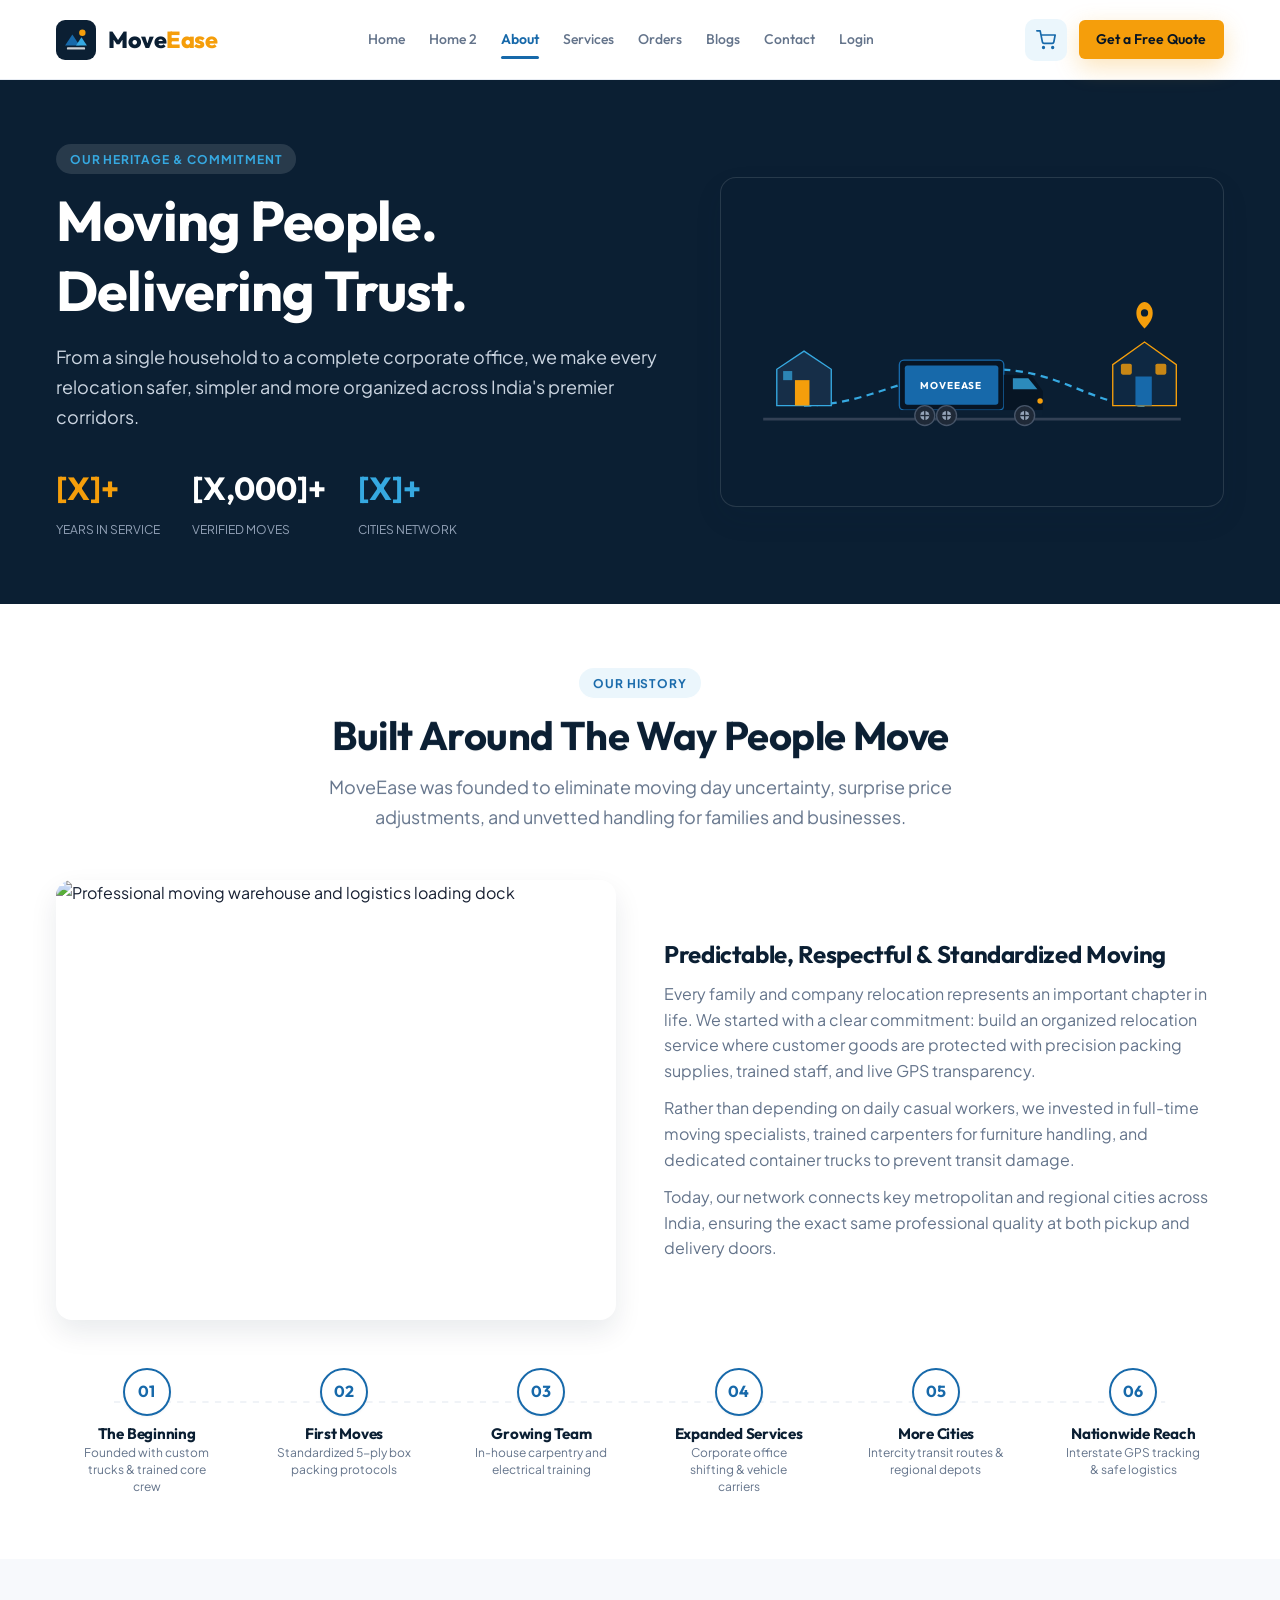
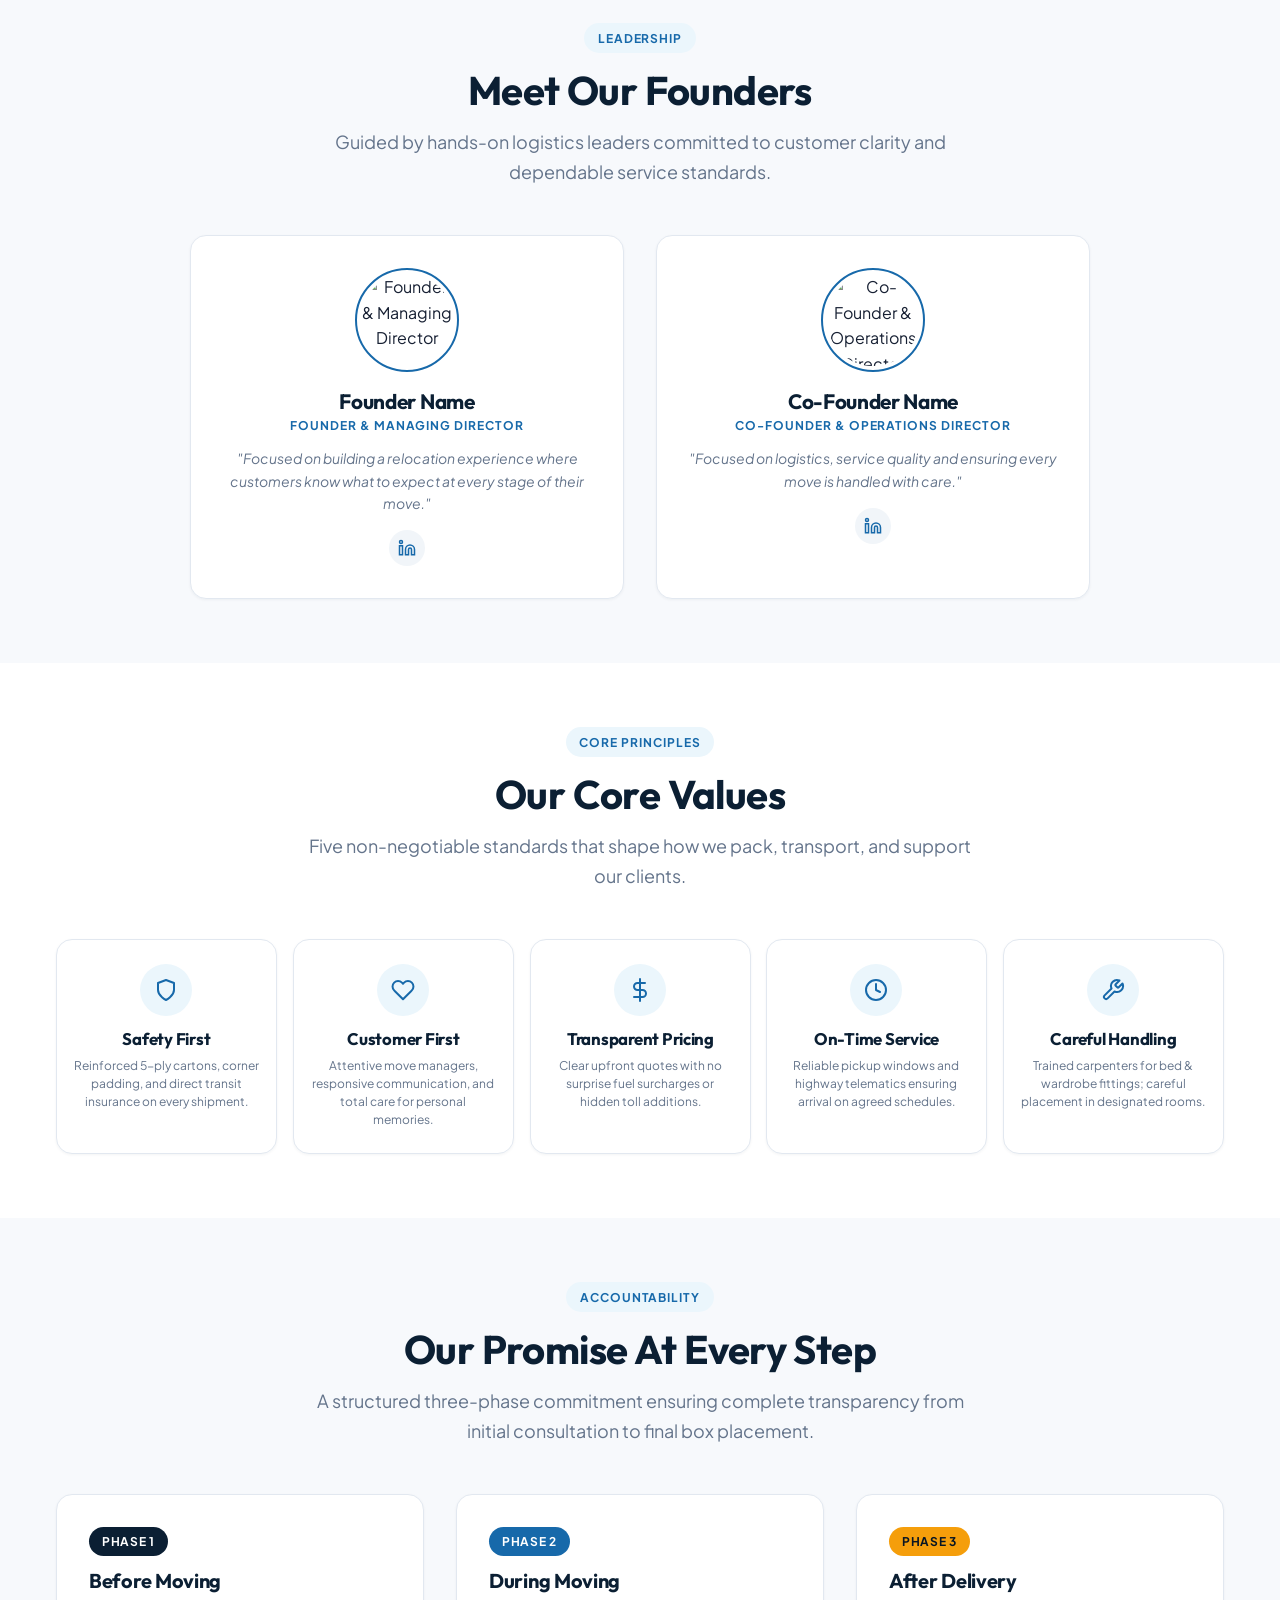
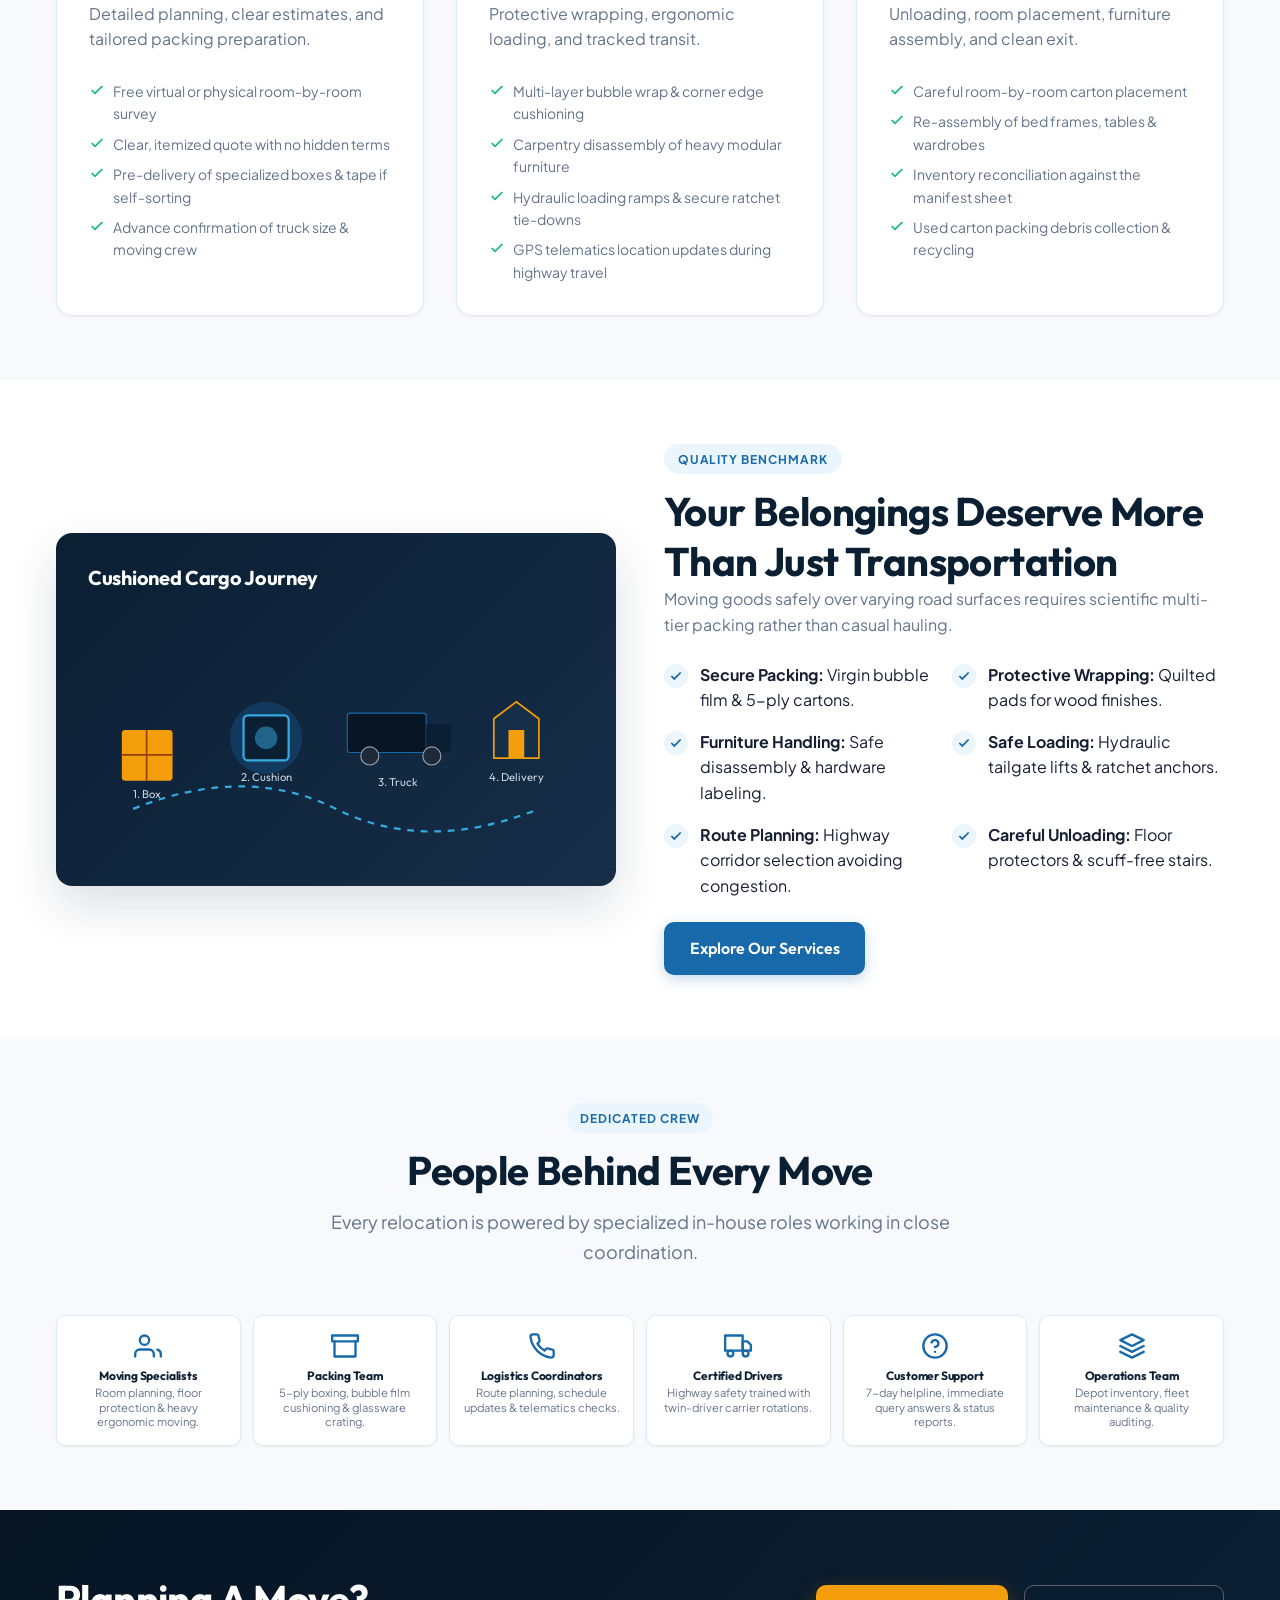
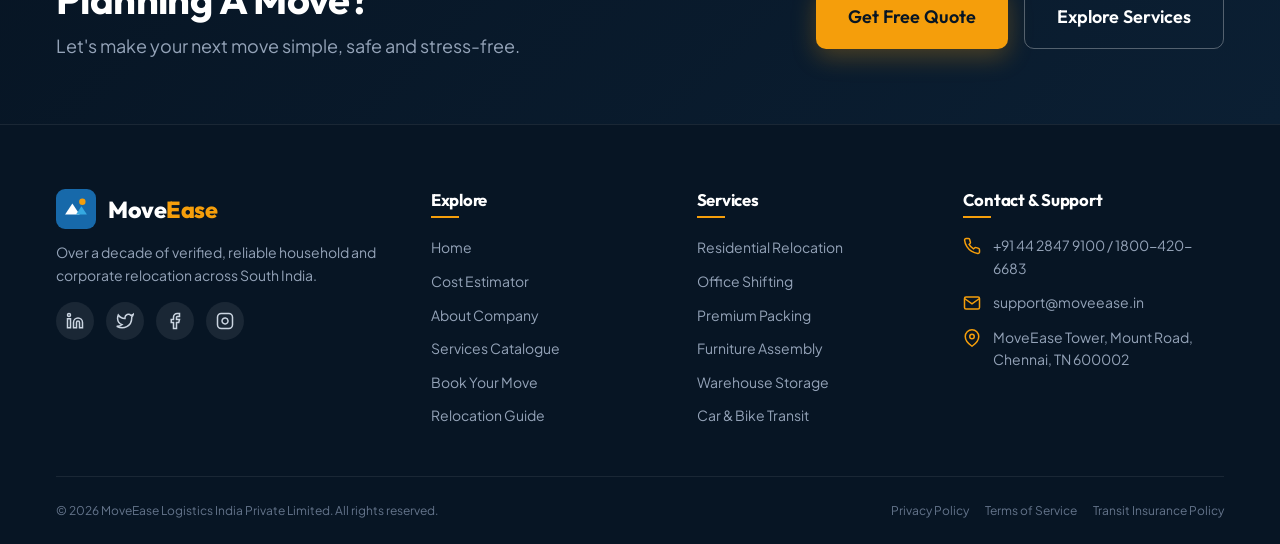
==== about.html @ dd27d850 "Initial commit" ====
<!DOCTYPE html>
<html lang="en">
<head>
  <meta charset="UTF-8">
  <meta name="viewport" content="width=device-width, initial-scale=1.0">
  <title>About Us — MoveEase Relocations</title>
  <meta name="description" content="Moving People. Delivering Trust. Learn about MoveEase's story, founders, core values, safety standards, and service promise across India.">
  <link rel="stylesheet" href="css/style.css">
  <link rel="stylesheet" href="css/animations.css">
  <link rel="stylesheet" href="css/responsive.css">
</head>
<body>

  <!-- Sticky Global Navbar (Identical to Home) -->
  <header class="site-header" id="siteHeader">
    <div class="container header-inner">
      <a href="index.html" class="brand-logo" aria-label="MoveEase Home">
        <svg viewBox="0 0 44 44" fill="none" xmlns="http://www.w3.org/2000/svg" aria-hidden="true">
          <rect width="44" height="44" rx="10" fill="#0B1F33" />
          <path d="M10 28L18 16L26 28H10Z" fill="#1769AA" />
          <path d="M22 28L28 19L34 28H22Z" fill="#36A9E1" />
          <circle cx="29" cy="14" r="3.5" fill="#F59E0B" />
          <rect x="12" y="30" width="20" height="2.5" rx="1" fill="#FFFFFF" opacity="0.8" />
        </svg>
        <span>Move<span class="accent">Ease</span></span>
      </a>

      <nav class="nav-links" aria-label="Main Navigation">
        <a href="index.html" class="nav-link">Home</a>
        <a href="home2.html" class="nav-link">Home 2</a>
        <a href="about.html" class="nav-link active">About</a>
        <a href="services.html" class="nav-link">Services</a>
        <a href="orders.html" class="nav-link">Orders</a>
        <a href="blogs.html" class="nav-link">Blogs</a>
        <a href="contact.html" class="nav-link">Contact</a>
        <a href="login.html" class="nav-link">Login</a>
      </nav>

      <div class="header-actions">
        <button type="button" class="basket-btn" aria-label="View cart" title="Shopping Cart" id="cartToggleBtn">
          <svg width="20" height="20" viewBox="0 0 24 24" fill="none" stroke="currentColor" stroke-width="2" stroke-linecap="round" stroke-linejoin="round" aria-hidden="true">
            <circle cx="9" cy="21" r="1"></circle>
            <circle cx="20" cy="21" r="1"></circle>
            <path d="M1 1h4l2.68 13.39a2 2 0 0 0 2 1.61h9.72a2 2 0 0 0 2-1.61L23 6H6"></path>
          </svg>
          <span class="basket-badge" style="display: none;">0</span>
        </button>
        <a href="orders.html" class="btn btn-primary btn-sm">Get a Free Quote</a>
        <button type="button" class="mobile-toggle" aria-label="Toggle navigation menu" aria-expanded="false" aria-controls="mobileDrawer">
          <span></span>
          <span></span>
          <span></span>
        </button>
      </div>
    </div>

    <!-- Cart Dropdown -->
    <div class="cart-dropdown" id="cartDropdown">
      <div class="cart-dropdown-header">
        <h4>Your Cart</h4>
        <button type="button" class="cart-close-btn" id="cartCloseBtn" aria-label="Close cart">
          <svg width="18" height="18" viewBox="0 0 24 24" fill="none" stroke="currentColor" stroke-width="2" stroke-linecap="round" stroke-linejoin="round"><line x1="18" y1="6" x2="6" y2="18"></line><line x1="6" y1="6" x2="18" y2="18"></line></svg>
        </button>
      </div>
      <div class="cart-dropdown-body" id="cartDropdownBody">
        <div class="cart-empty-msg" id="cartEmptyMsg">
          <svg width="40" height="40" viewBox="0 0 24 24" fill="none" stroke="currentColor" stroke-width="1.5" stroke-linecap="round" stroke-linejoin="round"><circle cx="9" cy="21" r="1"></circle><circle cx="20" cy="21" r="1"></circle><path d="M1 1h4l2.68 13.39a2 2 0 0 0 2 1.61h9.72a2 2 0 0 0 2-1.61L23 6H6"></path></svg>
          <p>Your cart is empty</p>
        </div>
      </div>
      <div class="cart-dropdown-footer" id="cartDropdownFooter" style="display:none;">
        <a href="orders.html" class="btn btn-primary" style="width:100%;">Proceed to Checkout</a>
      </div>
    </div>
  </header>

  <!-- Mobile Navigation Drawer -->
  <div class="mobile-drawer-overlay" id="mobileOverlay"></div>
  <aside class="mobile-drawer" id="mobileDrawer" aria-label="Mobile Navigation Drawer">
    <div class="mobile-drawer-header">
      <div class="brand-logo">
        <svg width="34" height="34" viewBox="0 0 44 44" fill="none" xmlns="http://www.w3.org/2000/svg" aria-hidden="true">
          <rect width="44" height="44" rx="10" fill="#0B1F33" />
          <path d="M10 28L18 16L26 28H10Z" fill="#1769AA" />
          <path d="M22 28L28 19L34 28H22Z" fill="#36A9E1" />
          <circle cx="29" cy="14" r="3.5" fill="#F59E0B" />
        </svg>
        <span>Move<span class="accent">Ease</span></span>
      </div>
      <button type="button" class="mobile-close-btn" aria-label="Close menu">
        <svg width="20" height="20" viewBox="0 0 24 24" fill="none" stroke="currentColor" stroke-width="2" stroke-linecap="round" stroke-linejoin="round">
          <line x1="18" y1="6" x2="6" y2="18"></line>
          <line x1="6" y1="6" x2="18" y2="18"></line>
        </svg>
      </button>
    </div>
    <nav class="mobile-nav-list">
      <a href="index.html" class="mobile-nav-link">Home</a>
      <a href="home2.html" class="mobile-nav-link">Home 2 (Move Planner)</a>
      <a href="about.html" class="mobile-nav-link active">About MoveEase</a>
      <a href="services.html" class="mobile-nav-link">Our Services</a>
      <a href="orders.html" class="mobile-nav-link">Book a Move</a>
      <a href="blogs.html" class="mobile-nav-link">Relocation Blogs</a>
      <a href="contact.html" class="mobile-nav-link">Contact Us</a>
      <a href="login.html" class="mobile-nav-link">Login</a>
    </nav>
    <div style="margin-top: auto; padding-top: var(--space-5);">
      <a href="orders.html" class="btn btn-primary" style="width: 100%;">Get a Free Quote</a>
    </div>
  </aside>

  <main>
    <!-- ======================================================================
         1. [CORE] ABOUT HERO (With Animated SVG Sequence + Photo Backdrop)
         ====================================================================== -->
    <section class="about-hero" aria-labelledby="about-hero-title">
      <div class="container">
        <div class="about-hero-grid">
          <!-- Left: Hero Headline & Subhead -->
          <div class="reveal reveal-left">
            <span class="section-tag tag-white">Our Heritage & Commitment</span>
            <h1 id="about-hero-title" style="color: #FFFFFF; margin-bottom: var(--space-4);">
              Moving People.<br>Delivering Trust.
            </h1>
            <p style="color: #CBD5E1; font-size: var(--text-lg); line-height: 1.65; margin-bottom: var(--space-6);">
              From a single household to a complete corporate office, we make every relocation safer, simpler and more organized across India's premier corridors.
            </p>
            <div style="display: flex; gap: var(--space-6); flex-wrap: wrap;">
              <div>
                <strong style="font-size: 2rem; color: var(--color-orange); display: block; font-family: var(--font-heading);">[X]+</strong>
                <span style="font-size: var(--text-xs); color: #94A3B8; text-transform: uppercase;">Years in Service</span>
              </div>
              <div>
                <strong style="font-size: 2rem; color: #FFFFFF; display: block; font-family: var(--font-heading);">[X,000]+</strong>
                <span style="font-size: var(--text-xs); color: #94A3B8; text-transform: uppercase;">Verified Moves</span>
              </div>
              <div>
                <strong style="font-size: 2rem; color: var(--color-sky); display: block; font-family: var(--font-heading);">[X]+</strong>
                <span style="font-size: var(--text-xs); color: #94A3B8; text-transform: uppercase;">Cities Network</span>
              </div>
            </div>
          </div>

          <!-- Right: Animated SVG (House -> Route -> Truck -> New Location) + Real Photo Element -->
          <div class="reveal reveal-right delay-2">
            <div class="hero-visual-card" style="background-color: rgba(11, 31, 51, 0.6); border-color: rgba(255, 255, 255, 0.12);">
              <div class="hero-visual-photo-backdrop" style="background-image: url('https://images.unsplash.com/photo-1556761175-5973dc0f32e7?auto=format&fit=crop&w=800&q=80'); opacity: 0.15;" aria-hidden="true"></div>
              <div class="about-hero-svg-wrap">
                <svg viewBox="0 0 500 260" fill="none" xmlns="http://www.w3.org/2000/svg" style="width: 100%; height: 100%;" aria-label="Animated relocation journey: House to Route to Truck to New Location">
                  <!-- Ground Road Base -->
                  <line x1="20" y1="215" x2="480" y2="215" stroke="#334155" stroke-width="3" />
                  <path d="M 65 200 C 140 200, 180 160, 270 160 C 350 160, 380 200, 440 200" class="anim-route-line" stroke="#36A9E1" stroke-width="2.5" fill="none" />

                  <!-- Origin House (Left) -->
                  <g transform="translate(30, 140)">
                    <path d="M5 60 V20 L35 0 L65 20 V60 Z" fill="#162E48" stroke="#36A9E1" stroke-width="1.5" />
                    <rect x="25" y="32" width="16" height="28" fill="#F59E0B" />
                    <rect x="12" y="22" width="10" height="10" fill="#36A9E1" opacity="0.7" />
                  </g>

                  <!-- Animated Moving Truck (Drifting with Rotating Wheels) -->
                  <g class="anim-truck" transform="translate(160, 130)">
                    <rect x="10" y="20" width="115" height="55" rx="5" fill="#071524" stroke="#1769AA" stroke-width="1.5" />
                    <rect x="16" y="26" width="103" height="43" fill="#1769AA" rx="3" />
                    <text x="67" y="52" fill="#FFFFFF" font-family="'Outfit', sans-serif" font-weight="700" font-size="11" text-anchor="middle" letter-spacing="1">MOVEEASE</text>
                    <path d="M125 36 H155 L168 54 V75 H125 Z" fill="#071524" />
                    <path d="M135 40 H152 L162 52 H135 Z" fill="#36A9E1" opacity="0.8" />
                    <circle cx="165" cy="65" r="3" fill="#F59E0B" />
                    <rect x="10" y="75" width="158" height="6" fill="#0B1F33" />
                    <!-- Front Wheel -->
                    <g transform="translate(148, 81)">
                      <circle cx="0" cy="0" r="11" fill="#1F2937" stroke="#475569" stroke-width="1.5" />
                      <circle cx="0" cy="0" r="5" fill="#94A3B8" />
                      <g class="anim-wheel">
                        <line x1="0" y1="-5" x2="0" y2="5" stroke="#1F2937" stroke-width="1.5" />
                        <line x1="-5" y1="0" x2="5" y2="0" stroke="#1F2937" stroke-width="1.5" />
                      </g>
                    </g>
                    <!-- Rear Wheels -->
                    <g transform="translate(38, 81)">
                      <circle cx="0" cy="0" r="11" fill="#1F2937" stroke="#475569" stroke-width="1.5" />
                      <circle cx="0" cy="0" r="5" fill="#94A3B8" />
                      <g class="anim-wheel">
                        <line x1="0" y1="-5" x2="0" y2="5" stroke="#1F2937" stroke-width="1.5" />
                        <line x1="-5" y1="0" x2="5" y2="0" stroke="#1F2937" stroke-width="1.5" />
                      </g>
                    </g>
                    <g transform="translate(62, 81)">
                      <circle cx="0" cy="0" r="11" fill="#1F2937" stroke="#475569" stroke-width="1.5" />
                      <circle cx="0" cy="0" r="5" fill="#94A3B8" />
                      <g class="anim-wheel">
                        <line x1="0" y1="-5" x2="0" y2="5" stroke="#1F2937" stroke-width="1.5" />
                        <line x1="-5" y1="0" x2="5" y2="0" stroke="#1F2937" stroke-width="1.5" />
                      </g>
                    </g>
                  </g>

                  <!-- Destination House (Right) -->
                  <g transform="translate(400, 130)">
                    <path d="M5 70 V25 L40 0 L75 25 V70 Z" fill="#0E2842" stroke="#F59E0B" stroke-width="1.5" />
                    <rect x="30" y="38" width="18" height="32" fill="#1769AA" />
                    <rect x="14" y="24" width="12" height="12" fill="#F59E0B" opacity="0.8" rx="2" />
                    <rect x="52" y="24" width="12" height="12" fill="#F59E0B" opacity="0.8" rx="2" />
                  </g>

                  <!-- Animated Pulsing Pin -->
                  <g class="anim-pin" transform="translate(440, 115)">
                    <path d="M0 0 C-6 -6, -9 -11, -9 -17 C-9 -24, -4 -29, 0 -29 C4 -29, 9 -24, 9 -17 C9 -11, 6 -6, 0 0 Z" fill="#F59E0B" />
                    <circle cx="0" cy="-17" r="4" fill="#0B1F33" />
                  </g>
                </svg>
              </div>
            </div>
          </div>
        </div>
      </div>
    </section>

    <!-- ======================================================================
         2. [CORE] OUR STORY + VISUAL TIMELINE
         ====================================================================== -->
    <section class="section section-white" id="our-story" aria-labelledby="story-heading">
      <div class="container">
        <div class="section-header reveal reveal-up">
          <span class="section-tag">Our History</span>
          <h2 id="story-heading">Built Around The Way People Move</h2>
          <p class="text-lead">
            MoveEase was founded to eliminate moving day uncertainty, surprise price adjustments, and unvetted handling for families and businesses.
          </p>
        </div>

        <div class="about-story-grid" style="margin-bottom: var(--space-7);">
          <div class="reveal reveal-left">
            <img src="https://images.unsplash.com/photo-1586528116311-ad8dd3c8310d?auto=format&fit=crop&w=800&q=80" alt="Professional moving warehouse and logistics loading dock" class="about-story-img" loading="lazy">
          </div>
          <div class="reveal reveal-right delay-1">
            <h3 style="font-size: 1.5rem; margin-bottom: var(--space-3); color: var(--color-navy);">Predictable, Respectful & Standardized Moving</h3>
            <p style="margin-bottom: var(--space-3);">
              Every family and company relocation represents an important chapter in life. We started with a clear commitment: build an organized relocation service where customer goods are protected with precision packing supplies, trained staff, and live GPS transparency.
            </p>
            <p style="margin-bottom: var(--space-3);">
              Rather than depending on daily casual workers, we invested in full-time moving specialists, trained carpenters for furniture handling, and dedicated container trucks to prevent transit damage.
            </p>
            <p>
              Today, our network connects key metropolitan and regional cities across India, ensuring the exact same professional quality at both pickup and delivery doors.
            </p>
          </div>
        </div>

        <!-- 6-Stage Visual Timeline with Animated Line-Draw on Scroll -->
        <div class="story-timeline-track reveal reveal-up delay-2">
          <svg class="story-timeline-svg" viewBox="0 0 1000 10" preserveAspectRatio="none" aria-hidden="true">
            <path d="M 0,5 L 1000,5" class="process-line-draw" />
          </svg>

          <div class="story-step-node">
            <div class="story-step-circle">01</div>
            <h4 class="story-step-title">The Beginning</h4>
            <p class="story-step-desc">Founded with custom trucks & trained core crew</p>
          </div>

          <div class="story-step-node">
            <div class="story-step-circle">02</div>
            <h4 class="story-step-title">First Moves</h4>
            <p class="story-step-desc">Standardized 5-ply box packing protocols</p>
          </div>

          <div class="story-step-node">
            <div class="story-step-circle">03</div>
            <h4 class="story-step-title">Growing Team</h4>
            <p class="story-step-desc">In-house carpentry and electrical training</p>
          </div>

          <div class="story-step-node">
            <div class="story-step-circle">04</div>
            <h4 class="story-step-title">Expanded Services</h4>
            <p class="story-step-desc">Corporate office shifting & vehicle carriers</p>
          </div>

          <div class="story-step-node">
            <div class="story-step-circle">05</div>
            <h4 class="story-step-title">More Cities</h4>
            <p class="story-step-desc">Intercity transit routes & regional depots</p>
          </div>

          <div class="story-step-node">
            <div class="story-step-circle">06</div>
            <h4 class="story-step-title">Nationwide Reach</h4>
            <p class="story-step-desc">Interstate GPS tracking & safe logistics</p>
          </div>
        </div>
      </div>
    </section>

    <!-- ======================================================================
         3. [CORE] OUR FOUNDERS (Clean Placeholder Cards with Quotes)
         ====================================================================== -->
    <section class="section" id="founders" aria-labelledby="founders-heading" style="background-color: var(--color-bg);">
      <div class="container">
        <div class="section-header reveal reveal-up">
          <span class="section-tag">Leadership</span>
          <h2 id="founders-heading">Meet Our Founders</h2>
          <p class="text-lead">
            Guided by hands-on logistics leaders committed to customer clarity and dependable service standards.
          </p>
        </div>

        <div class="founders-grid">
          <!-- Founder 1 -->
          <article class="founder-card reveal reveal-up delay-1">
            <div class="founder-avatar-wrap">
              <img src="https://images.unsplash.com/photo-1507003211169-0a1dd7228f2d?auto=format&fit=crop&w=200&q=80" alt="Founder & Managing Director" class="founder-avatar-img" loading="lazy">
            </div>
            <h3 class="founder-name">Founder Name</h3>
            <div class="founder-role">Founder & Managing Director</div>
            <p class="founder-quote">
              "Focused on building a relocation experience where customers know what to expect at every stage of their move."
            </p>
            <a href="#" class="founder-social" aria-label="LinkedIn Profile">
              <svg width="18" height="18" viewBox="0 0 24 24" fill="none" stroke="currentColor" stroke-width="2"><path d="M16 8a6 6 0 0 1 6 6v7h-4v-7a2 2 0 0 0-2-2 2 2 0 0 0-2 2v7h-4v-7a6 6 0 0 1 6-6z"></path><rect x="2" y="9" width="4" height="12"></rect><circle cx="4" cy="4" r="2"></circle></svg>
            </a>
          </article>

          <!-- Founder 2 -->
          <article class="founder-card reveal reveal-up delay-2">
            <div class="founder-avatar-wrap">
              <img src="https://images.unsplash.com/photo-1573496359142-b8d87734a5a2?auto=format&fit=crop&w=200&q=80" alt="Co-Founder & Operations Director" class="founder-avatar-img" loading="lazy">
            </div>
            <h3 class="founder-name">Co-Founder Name</h3>
            <div class="founder-role">Co-Founder & Operations Director</div>
            <p class="founder-quote">
              "Focused on logistics, service quality and ensuring every move is handled with care."
            </p>
            <a href="#" class="founder-social" aria-label="LinkedIn Profile">
              <svg width="18" height="18" viewBox="0 0 24 24" fill="none" stroke="currentColor" stroke-width="2"><path d="M16 8a6 6 0 0 1 6 6v7h-4v-7a2 2 0 0 0-2-2 2 2 0 0 0-2 2v7h-4v-7a6 6 0 0 1 6-6z"></path><rect x="2" y="9" width="4" height="12"></rect><circle cx="4" cy="4" r="2"></circle></svg>
            </a>
          </article>
        </div>
      </div>
    </section>

    <!-- ======================================================================
         4. [CORE] OUR VALUES (5 Cards with Custom Inline SVG Icons)
         ====================================================================== -->
    <section class="section section-white" id="values" aria-labelledby="values-heading">
      <div class="container">
        <div class="section-header reveal reveal-up">
          <span class="section-tag">Core Principles</span>
          <h2 id="values-heading">Our Core Values</h2>
          <p class="text-lead">
            Five non-negotiable standards that shape how we pack, transport, and support our clients.
          </p>
        </div>

        <div class="values-5-grid">
          <!-- Value 1: Safety First -->
          <div class="value-box-card reveal reveal-up delay-1">
            <div class="value-icon-circle" aria-hidden="true">
              <svg width="24" height="24" viewBox="0 0 24 24" fill="none" stroke="currentColor" stroke-width="2" stroke-linecap="round" stroke-linejoin="round">
                <path d="M12 22s8-4 8-10V5l-8-3-8 3v7c0 6 8 10 8 10z"></path>
              </svg>
            </div>
            <h4>Safety First</h4>
            <p>Reinforced 5-ply cartons, corner padding, and direct transit insurance on every shipment.</p>
          </div>

          <!-- Value 2: Customer First -->
          <div class="value-box-card reveal reveal-up delay-2">
            <div class="value-icon-circle" aria-hidden="true">
              <svg width="24" height="24" viewBox="0 0 24 24" fill="none" stroke="currentColor" stroke-width="2" stroke-linecap="round" stroke-linejoin="round">
                <path d="M20.84 4.61a5.5 5.5 0 0 0-7.78 0L12 5.67l-1.06-1.06a5.5 5.5 0 0 0-7.78 7.78l1.06 1.06L12 21.23l7.78-7.78 1.06-1.06a5.5 5.5 0 0 0 0-7.78z"></path>
              </svg>
            </div>
            <h4>Customer First</h4>
            <p>Attentive move managers, responsive communication, and total care for personal memories.</p>
          </div>

          <!-- Value 3: Transparent Pricing -->
          <div class="value-box-card reveal reveal-up delay-3">
            <div class="value-icon-circle" aria-hidden="true">
              <svg width="24" height="24" viewBox="0 0 24 24" fill="none" stroke="currentColor" stroke-width="2" stroke-linecap="round" stroke-linejoin="round">
                <line x1="12" y1="1" x2="12" y2="23"></line>
                <path d="M17 5H9.5a3.5 3.5 0 0 0 0 7h5a3.5 3.5 0 0 1 0 7H6"></path>
              </svg>
            </div>
            <h4>Transparent Pricing</h4>
            <p>Clear upfront quotes with no surprise fuel surcharges or hidden toll additions.</p>
          </div>

          <!-- Value 4: On-Time Service -->
          <div class="value-box-card reveal reveal-up delay-4">
            <div class="value-icon-circle" aria-hidden="true">
              <svg width="24" height="24" viewBox="0 0 24 24" fill="none" stroke="currentColor" stroke-width="2" stroke-linecap="round" stroke-linejoin="round">
                <circle cx="12" cy="12" r="10"></circle>
                <polyline points="12 6 12 12 16 14"></polyline>
              </svg>
            </div>
            <h4>On-Time Service</h4>
            <p>Reliable pickup windows and highway telematics ensuring arrival on agreed schedules.</p>
          </div>

          <!-- Value 5: Careful Handling -->
          <div class="value-box-card reveal reveal-up delay-5">
            <div class="value-icon-circle" aria-hidden="true">
              <svg width="24" height="24" viewBox="0 0 24 24" fill="none" stroke="currentColor" stroke-width="2" stroke-linecap="round" stroke-linejoin="round">
                <path d="M14.7 6.3a1 1 0 0 0 0 1.4l1.6 1.6a1 1 0 0 0 1.4 0l3.77-3.77a6 6 0 0 1-7.94 7.94l-6.91 6.91a2.12 2.12 0 0 1-3-3l6.91-6.91a6 6 0 0 1 7.94-7.94l-3.76 3.76z"></path>
              </svg>
            </div>
            <h4>Careful Handling</h4>
            <p>Trained carpenters for bed & wardrobe fittings; careful placement in designated rooms.</p>
          </div>
        </div>
      </div>
    </section>

    <!-- ======================================================================
         5. [CORE] OUR SERVICE PROMISE (Before, During, After Delivery)
         ====================================================================== -->
    <section class="section" id="service-promise" aria-labelledby="promise-heading" style="background-color: var(--color-bg);">
      <div class="container">
        <div class="section-header reveal reveal-up">
          <span class="section-tag">Accountability</span>
          <h2 id="promise-heading">Our Promise At Every Step</h2>
          <p class="text-lead">
            A structured three-phase commitment ensuring complete transparency from initial consultation to final box placement.
          </p>
        </div>

        <div class="promise-phases-grid">
          <!-- Phase 1: Before Moving -->
          <div class="promise-phase-card reveal reveal-up delay-1">
            <span class="promise-phase-badge">Phase 1</span>
            <h3>Before Moving</h3>
            <p class="text-sm" style="color: var(--color-text-secondary); margin-bottom: var(--space-3);">
              Detailed planning, clear estimates, and tailored packing preparation.
            </p>
            <div class="promise-checklist">
              <div class="promise-check-row">
                <svg width="16" height="16" viewBox="0 0 24 24" fill="none" stroke="currentColor" stroke-width="2.5"><polyline points="20 6 9 17 4 12"></polyline></svg>
                <span>Free virtual or physical room-by-room survey</span>
              </div>
              <div class="promise-check-row">
                <svg width="16" height="16" viewBox="0 0 24 24" fill="none" stroke="currentColor" stroke-width="2.5"><polyline points="20 6 9 17 4 12"></polyline></svg>
                <span>Clear, itemized quote with no hidden terms</span>
              </div>
              <div class="promise-check-row">
                <svg width="16" height="16" viewBox="0 0 24 24" fill="none" stroke="currentColor" stroke-width="2.5"><polyline points="20 6 9 17 4 12"></polyline></svg>
                <span>Pre-delivery of specialized boxes & tape if self-sorting</span>
              </div>
              <div class="promise-check-row">
                <svg width="16" height="16" viewBox="0 0 24 24" fill="none" stroke="currentColor" stroke-width="2.5"><polyline points="20 6 9 17 4 12"></polyline></svg>
                <span>Advance confirmation of truck size & moving crew</span>
              </div>
            </div>
          </div>

          <!-- Phase 2: During Moving -->
          <div class="promise-phase-card reveal reveal-up delay-2">
            <span class="promise-phase-badge" style="background-color: var(--color-blue);">Phase 2</span>
            <h3>During Moving</h3>
            <p class="text-sm" style="color: var(--color-text-secondary); margin-bottom: var(--space-3);">
              Protective wrapping, ergonomic loading, and tracked transit.
            </p>
            <div class="promise-checklist">
              <div class="promise-check-row">
                <svg width="16" height="16" viewBox="0 0 24 24" fill="none" stroke="currentColor" stroke-width="2.5"><polyline points="20 6 9 17 4 12"></polyline></svg>
                <span>Multi-layer bubble wrap & corner edge cushioning</span>
              </div>
              <div class="promise-check-row">
                <svg width="16" height="16" viewBox="0 0 24 24" fill="none" stroke="currentColor" stroke-width="2.5"><polyline points="20 6 9 17 4 12"></polyline></svg>
                <span>Carpentry disassembly of heavy modular furniture</span>
              </div>
              <div class="promise-check-row">
                <svg width="16" height="16" viewBox="0 0 24 24" fill="none" stroke="currentColor" stroke-width="2.5"><polyline points="20 6 9 17 4 12"></polyline></svg>
                <span>Hydraulic loading ramps & secure ratchet tie-downs</span>
              </div>
              <div class="promise-check-row">
                <svg width="16" height="16" viewBox="0 0 24 24" fill="none" stroke="currentColor" stroke-width="2.5"><polyline points="20 6 9 17 4 12"></polyline></svg>
                <span>GPS telematics location updates during highway travel</span>
              </div>
            </div>
          </div>

          <!-- Phase 3: After Delivery -->
          <div class="promise-phase-card reveal reveal-up delay-3">
            <span class="promise-phase-badge" style="background-color: var(--color-orange); color: var(--color-navy-dark);">Phase 3</span>
            <h3>After Delivery</h3>
            <p class="text-sm" style="color: var(--color-text-secondary); margin-bottom: var(--space-3);">
              Unloading, room placement, furniture assembly, and clean exit.
            </p>
            <div class="promise-checklist">
              <div class="promise-check-row">
                <svg width="16" height="16" viewBox="0 0 24 24" fill="none" stroke="currentColor" stroke-width="2.5"><polyline points="20 6 9 17 4 12"></polyline></svg>
                <span>Careful room-by-room carton placement</span>
              </div>
              <div class="promise-check-row">
                <svg width="16" height="16" viewBox="0 0 24 24" fill="none" stroke="currentColor" stroke-width="2.5"><polyline points="20 6 9 17 4 12"></polyline></svg>
                <span>Re-assembly of bed frames, tables & wardrobes</span>
              </div>
              <div class="promise-check-row">
                <svg width="16" height="16" viewBox="0 0 24 24" fill="none" stroke="currentColor" stroke-width="2.5"><polyline points="20 6 9 17 4 12"></polyline></svg>
                <span>Inventory reconciliation against the manifest sheet</span>
              </div>
              <div class="promise-check-row">
                <svg width="16" height="16" viewBox="0 0 24 24" fill="none" stroke="currentColor" stroke-width="2.5"><polyline points="20 6 9 17 4 12"></polyline></svg>
                <span>Used carton packing debris collection & recycling</span>
              </div>
            </div>
          </div>
        </div>
      </div>
    </section>

    <!-- ======================================================================
         6. [OPTIONAL] SAFETY & QUALITY SPLIT SECTION
         ====================================================================== -->
    <section class="section section-white" id="safety-quality" aria-labelledby="safety-heading">
      <div class="container">
        <div class="safety-split-grid">
          <!-- Left: Animated SVG Box -> Protection -> Truck -> Delivery -->
          <div class="safety-svg-panel reveal reveal-left">
            <h3 style="color: #FFFFFF; font-size: 1.25rem; margin-bottom: var(--space-4);">Cushioned Cargo Journey</h3>
            <svg viewBox="0 0 440 220" fill="none" xmlns="http://www.w3.org/2000/svg" style="width: 100%; height: auto;" aria-label="Animated sequence of box to protection to truck to delivery">
              <!-- Route background curve -->
              <path d="M 40 180 Q 140 140, 220 180 T 400 180" stroke="#36A9E1" stroke-width="2" stroke-dasharray="6 6" fill="none" />

              <!-- Box (Step 1) -->
              <g transform="translate(30, 90)">
                <rect x="0" y="20" width="45" height="45" rx="3" fill="#F59E0B" />
                <line x1="0" y1="42" x2="45" y2="42" stroke="#92400E" stroke-width="1.5" />
                <line x1="22" y1="20" x2="22" y2="65" stroke="#92400E" stroke-width="1.5" />
                <text x="22" y="80" fill="#CBD5E1" font-size="10" text-anchor="middle" font-family="'Outfit', sans-serif">1. Box</text>
              </g>

              <!-- Protection / Wrap (Step 2) -->
              <g transform="translate(130, 75)">
                <circle cx="28" cy="42" r="32" fill="#1769AA" opacity="0.3" class="map-pin-pulse" />
                <rect x="8" y="22" width="40" height="40" rx="4" fill="#0B1F33" stroke="#36A9E1" stroke-width="2" />
                <circle cx="28" cy="42" r="10" fill="#36A9E1" opacity="0.5" />
                <text x="28" y="80" fill="#CBD5E1" font-size="10" text-anchor="middle" font-family="'Outfit', sans-serif">2. Cushion</text>
              </g>

              <!-- Truck Transit (Step 3) -->
              <g class="anim-truck" transform="translate(230, 80)">
                <rect x="0" y="15" width="70" height="35" rx="3" fill="#071524" stroke="#1769AA" />
                <rect x="70" y="25" width="22" height="25" fill="#0B1F33" />
                <circle cx="20" cy="53" r="8" fill="#1F2937" stroke="#94A3B8" />
                <circle cx="75" cy="53" r="8" fill="#1F2937" stroke="#94A3B8" />
                <text x="45" y="80" fill="#CBD5E1" font-size="10" text-anchor="middle" font-family="'Outfit', sans-serif">3. Truck</text>
              </g>

              <!-- Delivery Destination (Step 4) -->
              <g transform="translate(355, 75)">
                <path d="M5 60 V25 L25 10 L45 25 V60 Z" fill="#162E48" stroke="#F59E0B" stroke-width="1.5" />
                <rect x="18" y="35" width="14" height="25" fill="#F59E0B" />
                <text x="25" y="80" fill="#CBD5E1" font-size="10" text-anchor="middle" font-family="'Outfit', sans-serif">4. Delivery</text>
              </g>
            </svg>
          </div>

          <!-- Right: Narrative + List + CTA -->
          <div class="reveal reveal-right delay-1">
            <span class="section-tag">Quality Benchmark</span>
            <h2 id="safety-heading">Your Belongings Deserve More Than Just Transportation</h2>
            <p class="text-sm" style="color: var(--color-text-secondary); margin-bottom: var(--space-4); line-height: 1.6;">
              Moving goods safely over varying road surfaces requires scientific multi-tier packing rather than casual hauling.
            </p>
            <div class="why-checklist" style="margin-bottom: var(--space-5);">
              <div class="why-check-item">
                <div class="why-check-icon"><svg width="14" height="14" viewBox="0 0 24 24" fill="none" stroke="currentColor" stroke-width="3"><polyline points="20 6 9 17 4 12"></polyline></svg></div>
                <div class="why-check-text"><strong>Secure Packing:</strong> Virgin bubble film & 5-ply cartons.</div>
              </div>
              <div class="why-check-item">
                <div class="why-check-icon"><svg width="14" height="14" viewBox="0 0 24 24" fill="none" stroke="currentColor" stroke-width="3"><polyline points="20 6 9 17 4 12"></polyline></svg></div>
                <div class="why-check-text"><strong>Protective Wrapping:</strong> Quilted pads for wood finishes.</div>
              </div>
              <div class="why-check-item">
                <div class="why-check-icon"><svg width="14" height="14" viewBox="0 0 24 24" fill="none" stroke="currentColor" stroke-width="3"><polyline points="20 6 9 17 4 12"></polyline></svg></div>
                <div class="why-check-text"><strong>Furniture Handling:</strong> Safe disassembly & hardware labeling.</div>
              </div>
              <div class="why-check-item">
                <div class="why-check-icon"><svg width="14" height="14" viewBox="0 0 24 24" fill="none" stroke="currentColor" stroke-width="3"><polyline points="20 6 9 17 4 12"></polyline></svg></div>
                <div class="why-check-text"><strong>Safe Loading:</strong> Hydraulic tailgate lifts & ratchet anchors.</div>
              </div>
              <div class="why-check-item">
                <div class="why-check-icon"><svg width="14" height="14" viewBox="0 0 24 24" fill="none" stroke="currentColor" stroke-width="3"><polyline points="20 6 9 17 4 12"></polyline></svg></div>
                <div class="why-check-text"><strong>Route Planning:</strong> Highway corridor selection avoiding congestion.</div>
              </div>
              <div class="why-check-item">
                <div class="why-check-icon"><svg width="14" height="14" viewBox="0 0 24 24" fill="none" stroke="currentColor" stroke-width="3"><polyline points="20 6 9 17 4 12"></polyline></svg></div>
                <div class="why-check-text"><strong>Careful Unloading:</strong> Floor protectors & scuff-free stairs.</div>
              </div>
            </div>
            <a href="services.html" class="btn btn-secondary">Explore Our Services</a>
          </div>
        </div>
      </div>
    </section>

    <!-- ======================================================================
         7. [OPTIONAL] OUR TEAM (Compact 6-Role Icon Cards Strip)
         ====================================================================== -->
    <section class="section" id="team" aria-labelledby="team-heading" style="background-color: var(--color-bg);">
      <div class="container">
        <div class="section-header reveal reveal-up">
          <span class="section-tag">Dedicated Crew</span>
          <h2 id="team-heading">People Behind Every Move</h2>
          <p class="text-lead">
            Every relocation is powered by specialized in-house roles working in close coordination.
          </p>
        </div>

        <div class="team-roles-grid reveal reveal-up delay-1">
          <!-- Role 1 -->
          <div class="team-role-card">
            <svg width="28" height="28" viewBox="0 0 24 24" fill="none" stroke="currentColor" stroke-width="2" stroke-linecap="round" stroke-linejoin="round">
              <path d="M17 21v-2a4 4 0 0 0-4-4H5a4 4 0 0 0-4 4v2"></path>
              <circle cx="9" cy="7" r="4"></circle>
              <path d="M23 21v-2a4 4 0 0 0-3-3.87"></path>
            </svg>
            <h5>Moving Specialists</h5>
            <p>Room planning, floor protection & heavy ergonomic moving.</p>
          </div>

          <!-- Role 2 -->
          <div class="team-role-card">
            <svg width="28" height="28" viewBox="0 0 24 24" fill="none" stroke="currentColor" stroke-width="2" stroke-linecap="round" stroke-linejoin="round">
              <polyline points="21 8 21 21 3 21 3 8"></polyline>
              <rect x="1" y="3" width="22" height="5"></rect>
            </svg>
            <h5>Packing Team</h5>
            <p>5-ply boxing, bubble film cushioning & glassware crating.</p>
          </div>

          <!-- Role 3 -->
          <div class="team-role-card">
            <svg width="28" height="28" viewBox="0 0 24 24" fill="none" stroke="currentColor" stroke-width="2" stroke-linecap="round" stroke-linejoin="round">
              <path d="M22 16.92v3a2 2 0 0 1-2.18 2 19.79 19.79 0 0 1-8.63-3.07 19.5 19.5 0 0 1-6-6 19.79 19.79 0 0 1-3.07-8.67A2 2 0 0 1 4.11 2h3a2 2 0 0 1 2 1.72 12.84 12.84 0 0 0 .7 2.81 2 2 0 0 1-.45 2.11L8.09 9.91a16 16 0 0 0 6 6l1.27-1.27a2 2 0 0 1 2.11-.45 12.84 12.84 0 0 0 2.81.7A2 2 0 0 1 22 16.92z"></path>
            </svg>
            <h5>Logistics Coordinators</h5>
            <p>Route planning, schedule updates & telematics checks.</p>
          </div>

          <!-- Role 4 -->
          <div class="team-role-card">
            <svg width="28" height="28" viewBox="0 0 24 24" fill="none" stroke="currentColor" stroke-width="2" stroke-linecap="round" stroke-linejoin="round">
              <rect x="1" y="3" width="15" height="13"></rect>
              <polygon points="16 8 20 8 23 11 23 16 16 16 16 8"></polygon>
              <circle cx="5.5" cy="18.5" r="2.5"></circle>
              <circle cx="18.5" cy="18.5" r="2.5"></circle>
            </svg>
            <h5>Certified Drivers</h5>
            <p>Highway safety trained with twin-driver carrier rotations.</p>
          </div>

          <!-- Role 5 -->
          <div class="team-role-card">
            <svg width="28" height="28" viewBox="0 0 24 24" fill="none" stroke="currentColor" stroke-width="2" stroke-linecap="round" stroke-linejoin="round">
              <circle cx="12" cy="12" r="10"></circle>
              <path d="M9.09 9a3 3 0 0 1 5.83 1c0 2-3 3-3 3"></path>
              <line x1="12" y1="17" x2="12.01" y2="17"></line>
            </svg>
            <h5>Customer Support</h5>
            <p>7-day helpline, immediate query answers & status reports.</p>
          </div>

          <!-- Role 6 -->
          <div class="team-role-card">
            <svg width="28" height="28" viewBox="0 0 24 24" fill="none" stroke="currentColor" stroke-width="2" stroke-linecap="round" stroke-linejoin="round">
              <polygon points="12 2 2 7 12 12 22 7 12 2"></polygon>
              <polyline points="2 17 12 22 22 17"></polyline>
              <polyline points="2 12 12 17 22 12"></polyline>
            </svg>
            <h5>Operations Team</h5>
            <p>Depot inventory, fleet maintenance & quality auditing.</p>
          </div>
        </div>
      </div>
    </section>

    <!-- ======================================================================
         8. [CORE] ABOUT CTA
         ====================================================================== -->
    <section class="final-cta-section" aria-labelledby="about-cta-heading">
      <div class="container">
        <div class="final-cta-inner">
          <div class="final-cta-text reveal reveal-left">
            <h2 id="about-cta-heading">Planning A Move?</h2>
            <p>Let's make your next move simple, safe and stress-free.</p>
          </div>
          <div class="final-cta-buttons reveal reveal-right delay-1">
            <a href="orders.html" class="btn btn-primary btn-lg">Get Free Quote</a>
            <a href="services.html" class="btn btn-outline-white btn-lg">Explore Services</a>
          </div>
        </div>
      </div>
    </section>
  </main>

  <!-- Global Footer (Identical to Home) -->
  <footer class="site-footer">
    <div class="container">
      <div class="footer-grid">
        <div class="footer-brand">
          <div class="brand-logo" style="color: #FFFFFF;">
            <svg width="36" height="36" viewBox="0 0 44 44" fill="none" xmlns="http://www.w3.org/2000/svg" aria-hidden="true">
              <rect width="44" height="44" rx="10" fill="#1769AA" />
              <path d="M10 28L18 16L26 28H10Z" fill="#FFFFFF" />
              <path d="M22 28L28 19L34 28H22Z" fill="#36A9E1" />
              <circle cx="29" cy="14" r="3.5" fill="#F59E0B" />
            </svg>
            <span>Move<span class="accent">Ease</span></span>
          </div>
          <p>Over a decade of verified, reliable household and corporate relocation across South India.</p>
          <div class="footer-socials">
            <a href="#" class="social-link" aria-label="LinkedIn"><svg width="18" height="18" viewBox="0 0 24 24" fill="none" stroke="currentColor" stroke-width="2"><path d="M16 8a6 6 0 0 1 6 6v7h-4v-7a2 2 0 0 0-2-2 2 2 0 0 0-2 2v7h-4v-7a6 6 0 0 1 6-6z"></path><rect x="2" y="9" width="4" height="12"></rect><circle cx="4" cy="4" r="2"></circle></svg></a>
            <a href="#" class="social-link" aria-label="Twitter"><svg width="18" height="18" viewBox="0 0 24 24" fill="none" stroke="currentColor" stroke-width="2"><path d="M23 3a10.9 10.9 0 0 1-3.14 1.53 4.48 4.48 0 0 0-7.86 3v1A10.66 10.66 0 0 1 3 4s-4 9 5 13a11.64 11.64 0 0 1-7 2c9 5 20 0 20-11.5a4.5 4.5 0 0 0-.08-.83A7.72 7.72 0 0 0 23 3z"></path></svg></a>
            <a href="#" class="social-link" aria-label="Facebook"><svg width="18" height="18" viewBox="0 0 24 24" fill="none" stroke="currentColor" stroke-width="2"><path d="M18 2h-3a5 5 0 0 0-5 5v3H7v4h3v8h4v-8h3l1-4h-4V7a1 1 0 0 1 1-1h3z"></path></svg></a>
            <a href="#" class="social-link" aria-label="Instagram"><svg width="18" height="18" viewBox="0 0 24 24" fill="none" stroke="currentColor" stroke-width="2"><rect x="2" y="2" width="20" height="20" rx="5" ry="5"></rect><path d="M16 11.37A4 4 0 1 1 12.63 8 4 4 0 0 1 16 11.37z"></path><line x1="17.5" y1="6.5" x2="17.51" y2="6.5"></line></svg></a>
          </div>
        </div>

        <div class="footer-col">
          <h4>Explore</h4>
          <ul class="footer-links">
            <li><a href="index.html">Home</a></li>
            <li><a href="home2.html">Cost Estimator</a></li>
            <li><a href="about.html">About Company</a></li>
            <li><a href="services.html">Services Catalogue</a></li>
            <li><a href="orders.html">Book Your Move</a></li>
            <li><a href="blogs.html">Relocation Guide</a></li>
          </ul>
        </div>

        <div class="footer-col">
          <h4>Services</h4>
          <ul class="footer-links">
            <li><a href="services.html#residential">Residential Relocation</a></li>
            <li><a href="services.html#office">Office Shifting</a></li>
            <li><a href="services.html#packing">Premium Packing</a></li>
            <li><a href="services.html#furniture">Furniture Assembly</a></li>
            <li><a href="services.html#storage">Warehouse Storage</a></li>
            <li><a href="services.html#vehicle">Car & Bike Transit</a></li>
          </ul>
        </div>

        <div class="footer-col">
          <h4>Contact & Support</h4>
          <div class="footer-contact-list">
            <div class="footer-contact-item">
              <svg width="18" height="18" viewBox="0 0 24 24" fill="none" stroke="currentColor" stroke-width="2"><path d="M22 16.92v3a2 2 0 0 1-2.18 2 19.79 19.79 0 0 1-8.63-3.07 19.5 19.5 0 0 1-6-6 19.79 19.79 0 0 1-3.07-8.67A2 2 0 0 1 4.11 2h3a2 2 0 0 1 2 1.72 12.84 12.84 0 0 0 .7 2.81 2 2 0 0 1-.45 2.11L8.09 9.91a16 16 0 0 0 6 6l1.27-1.27a2 2 0 0 1 2.11-.45 12.84 12.84 0 0 0 2.81.7A2 2 0 0 1 22 16.92z"></path></svg>
              <span>+91 44 2847 9100 / 1800-420-6683</span>
            </div>
            <div class="footer-contact-item">
              <svg width="18" height="18" viewBox="0 0 24 24" fill="none" stroke="currentColor" stroke-width="2"><path d="M4 4h16c1.1 0 2 .9 2 2v12c0 1.1-.9 2-2 2H4c-1.1 0-2-.9-2-2V6c0-1.1.9-2 2-2z"></path><polyline points="22,6 12,13 2,6"></polyline></svg>
              <span>support@moveease.in</span>
            </div>
            <div class="footer-contact-item">
              <svg width="18" height="18" viewBox="0 0 24 24" fill="none" stroke="currentColor" stroke-width="2"><path d="M21 10c0 7-9 13-9 13s-9-6-9-13a9 9 0 0 1 18 0z"></path><circle cx="12" cy="10" r="3"></circle></svg>
              <span>MoveEase Tower, Mount Road, Chennai, TN 600002</span>
            </div>
          </div>
        </div>
      </div>

      <div class="footer-bottom">
        <div>&copy; 2026 MoveEase Logistics India Private Limited. All rights reserved.</div>
        <div class="footer-legal-links">
          <a href="contact.html">Privacy Policy</a>
          <a href="contact.html">Terms of Service</a>
          <a href="contact.html">Transit Insurance Policy</a>
        </div>
      </div>
    </div>
  </footer>

  <script src="js/main.js"></script>
  <script src="js/cart.js"></script>
</body>
</html>
---- css/style.css ----
/* ==========================================================================
   MOVEEASE — PREMIUM MOVING & RELOCATION DESIGN SYSTEM & BASE STYLES
   ========================================================================== */

/* --------------------------------------------------------------------------
   DESIGN TOKENS DOCUMENTATION
   --------------------------------------------------------------------------
   1. PALETTE (60-30-10 Rule):
      - Primary Dark : #0B1F33 (Deep Navy — structure, headers, hero gradients, footers)
      - Primary      : #1769AA (Professional Blue — core brand identity, links, accents)
      - Secondary    : #36A9E1 (Sky Blue — highlights, badges, subtle gradients, focus)
      - Accent / CTA : #F59E0B (Warm Orange — strictly primary action buttons & high-priority CTAs)
      - CTA Hover    : #D97706 (Deep Amber — hover/active state for primary CTAs)
      - Background   : #F7F9FC (Clean, cool off-white background)
      - Surface      : #FFFFFF (Pure White — cards, modals, popovers)
      - Surface Muted: #EDF2F7 (Subtle card headers, inactive states, borders)
      - Text Primary : #172033 (Deep Navy-slate for maximum readability)
      - Text Secondary: #64748B (Slate grey for descriptions, meta text, subtitles)
      - Text Inverted: #FFFFFF (White on dark surfaces)
      - Success      : #10B981 (Confirmation, validation pass)
      - Danger       : #EF4444 (Form errors, validation alerts)

   2. TYPE SCALE (8-step scale using fluid clamp() for responsiveness):
      - Font Families: 'Outfit' (Headings, bold brand presence) + 'Plus Jakarta Sans' (Body, legibility)
      - Display H1   : clamp(2.25rem, 4vw + 1rem, 3.5rem)
      - Heading H2   : clamp(1.75rem, 2.5vw + 1rem, 2.5rem)
      - Heading H3   : clamp(1.25rem, 1.5vw + 0.8rem, 1.75rem)
      - Heading H4   : clamp(1.1rem, 1vw + 0.6rem, 1.35rem)
      - Body Large   : 1.125rem (18px)
      - Body Regular : 1rem (16px)
      - Body Small   : 0.875rem (14px)
      - Micro / Meta : 0.75rem (12px)

   3. SPACING SCALE (Strict 8px system):
      --space-1: 0.25rem (4px)
      --space-2: 0.5rem  (8px)
      --space-3: 0.75rem (12px)
      --space-4: 1rem    (16px)
      --space-5: 1.5rem  (24px)
      --space-6: 2rem    (32px)
      --space-7: 3rem    (48px)
      --space-8: 4rem    (64px)
      --space-9: 6rem    (96px)

   4. SHADOWS & ELEVATION:
      - Elevation 1 (Card Rest)   : 0 2px 8px rgba(11, 31, 51, 0.04)
      - Elevation 2 (Card Hover)  : 0 12px 28px rgba(11, 31, 51, 0.09)
      - Elevation 3 (Floating Nav): 0 8px 30px rgba(11, 31, 51, 0.08)
      - Elevation 4 (Modals/Quote): 0 20px 48px rgba(11, 31, 51, 0.16)
   -------------------------------------------------------------------------- */

@import url('https://fonts.googleapis.com/css2?family=Outfit:wght@400;500;600;700;800&family=Plus+Jakarta+Sans:wght@400;500;600;700&display=swap');

:root {
  /* Brand Colors */
  --color-navy: #0B1F33;
  --color-navy-dark: #071524;
  --color-navy-light: #162E48;
  --color-blue: #1769AA;
  --color-blue-hover: #125387;
  --color-sky: #36A9E1;
  --color-sky-light: #EBF6FC;
  --color-orange: #F59E0B;
  --color-orange-hover: #D97706;
  --color-orange-subtle: #FFFBEB;
  
  /* Neutral & Base Colors */
  --color-bg: #F7F9FC;
  --color-surface: #FFFFFF;
  --color-surface-muted: #F1F5F9;
  --color-border: #E2E8F0;
  --color-border-hover: #CBD5E1;
  
  /* Text Colors */
  --color-text-primary: #172033;
  --color-text-secondary: #64748B;
  --color-text-muted: #94A3B8;
  --color-text-white: #FFFFFF;

  /* Feedback Colors */
  --color-success: #10B981;
  --color-success-bg: #ECFDF5;
  --color-danger: #EF4444;
  --color-danger-bg: #FEF2F2;

  /* Typography */
  --font-heading: 'Outfit', -apple-system, BlinkMacSystemFont, 'Segoe UI', Roboto, sans-serif;
  --font-body: 'Plus Jakarta Sans', -apple-system, BlinkMacSystemFont, 'Segoe UI', Roboto, sans-serif;

  --text-h1: clamp(2.25rem, 4vw + 1rem, 3.5rem);
  --text-h2: clamp(1.75rem, 2.5vw + 1rem, 2.5rem);
  --text-h3: clamp(1.25rem, 1.5vw + 0.8rem, 1.75rem);
  --text-h4: clamp(1.1rem, 1vw + 0.6rem, 1.35rem);
  --text-lg: 1.125rem;
  --text-base: 1rem;
  --text-sm: 0.875rem;
  --text-xs: 0.75rem;

  /* 8px Spacing System */
  --space-1: 0.25rem; /* 4px */
  --space-2: 0.5rem;  /* 8px */
  --space-3: 0.75rem; /* 12px */
  --space-4: 1rem;    /* 16px */
  --space-5: 1.5rem;  /* 24px */
  --space-6: 2rem;    /* 32px */
  --space-7: 3rem;    /* 48px */
  --space-8: 4rem;    /* 64px */
  --space-9: 6rem;    /* 96px */

  /* Elevation Shadows */
  --shadow-sm: 0 1px 3px rgba(11, 31, 51, 0.05);
  --shadow-md: 0 4px 12px rgba(11, 31, 51, 0.06);
  --shadow-lg: 0 12px 28px rgba(11, 31, 51, 0.09);
  --shadow-xl: 0 20px 48px rgba(11, 31, 51, 0.14);
  --shadow-orange: 0 8px 24px rgba(245, 158, 11, 0.28);

  /* Border Radii */
  --radius-sm: 6px;
  --radius-md: 10px;
  --radius-lg: 16px;
  --radius-full: 9999px;

  /* Transitions */
  --transition-fast: 150ms ease;
  --transition-normal: 250ms ease;
  --transition-slow: 400ms cubic-bezier(0.16, 1, 0.3, 1);

  /* Container */
  --container-max: 1200px;
  --header-height: 80px;
}

/* ==========================================================================
   CSS RESET & BASE ELEMENTS
   ========================================================================== */

*, *::before, *::after {
  box-sizing: border-box;
  margin: 0;
  padding: 0;
}

html {
  font-size: 16px;
  scroll-behavior: smooth;
  -webkit-font-smoothing: antialiased;
  -moz-osx-font-smoothing: grayscale;
}

body {
  font-family: var(--font-body);
  font-size: var(--text-base);
  line-height: 1.6;
  color: var(--color-text-primary);
  background-color: var(--color-bg);
  overflow-x: hidden;
  min-height: 100vh;
  display: flex;
  flex-direction: column;
}

img, svg {
  display: block;
  max-width: 100%;
}

a {
  color: inherit;
  text-decoration: none;
  transition: color var(--transition-fast);
}

button, input, select, textarea {
  font: inherit;
  color: inherit;
}

button {
  cursor: pointer;
  border: none;
  background: none;
}

ul, ol {
  list-style: none;
}

/* Focus Visible for Accessibility */
:focus-visible {
  outline: 2px solid var(--color-sky);
  outline-offset: 3px;
}

/* ==========================================================================
   TYPOGRAPHY
   ========================================================================== */

h1, h2, h3, h4, h5, h6 {
  font-family: var(--font-heading);
  color: var(--color-navy);
  font-weight: 700;
  line-height: 1.25;
  letter-spacing: -0.015em;
}

h1 { font-size: var(--text-h1); }
h2 { font-size: var(--text-h2); }
h3 { font-size: var(--text-h3); }
h4 { font-size: var(--text-h4); }

p {
  color: var(--color-text-secondary);
  margin-bottom: var(--space-3);
}

p:last-child {
  margin-bottom: 0;
}

.text-lead {
  font-size: var(--text-lg);
  line-height: 1.65;
  color: var(--color-text-secondary);
}

.text-orange { color: var(--color-orange); }
.text-blue   { color: var(--color-blue); }
.text-navy   { color: var(--color-navy); }
.text-white  { color: var(--color-text-white); }
.text-center { text-align: center; }

/* ==========================================================================
   LAYOUT UTILITIES
   ========================================================================== */

.container {
  width: 100%;
  max-width: var(--container-max);
  margin-left: auto;
  margin-right: auto;
  padding-left: var(--space-4);
  padding-right: var(--space-4);
}

.section {
  padding-top: var(--space-8);
  padding-bottom: var(--space-8);
  position: relative;
}

.section-dark {
  background-color: var(--color-navy);
  color: var(--color-text-white);
}

.section-white {
  background-color: var(--color-surface);
}

.section-header {
  max-width: 680px;
  margin: 0 auto var(--space-7) auto;
  text-align: center;
}

.section-tag {
  display: inline-flex;
  align-items: center;
  gap: var(--space-2);
  padding: 0.35rem 0.85rem;
  background-color: var(--color-sky-light);
  color: var(--color-blue);
  font-size: var(--text-xs);
  font-weight: 700;
  text-transform: uppercase;
  letter-spacing: 0.08em;
  border-radius: var(--radius-full);
  margin-bottom: var(--space-3);
}

.section-tag.tag-white {
  background-color: rgba(255, 255, 255, 0.12);
  color: var(--color-sky);
}

.section-header h2 {
  margin-bottom: var(--space-3);
}

.section-dark h2 {
  color: var(--color-text-white);
}

.section-dark p {
  color: #94A3B8;
}

/* ==========================================================================
   BUTTONS
   ========================================================================== */

.btn {
  display: inline-flex;
  align-items: center;
  justify-content: center;
  gap: var(--space-2);
  font-family: var(--font-heading);
  font-size: var(--text-base);
  font-weight: 600;
  padding: 0.85rem 1.6rem;
  border-radius: var(--radius-md);
  transition: all var(--transition-fast);
  white-space: nowrap;
  user-select: none;
}

.btn-primary {
  background-color: var(--color-orange);
  color: #071524;
  box-shadow: var(--shadow-orange);
}

.btn-primary:hover {
  background-color: var(--color-orange-hover);
  color: #071524;
  transform: translateY(-2px);
  box-shadow: 0 10px 26px rgba(245, 158, 11, 0.38);
}

.btn-primary:active {
  transform: translateY(0);
}

.btn-secondary {
  background-color: var(--color-blue);
  color: var(--color-text-white);
  box-shadow: 0 4px 14px rgba(23, 105, 170, 0.25);
}

.btn-secondary:hover {
  background-color: var(--color-blue-hover);
  color: var(--color-text-white);
  transform: translateY(-2px);
  box-shadow: 0 8px 20px rgba(23, 105, 170, 0.32);
}

.btn-outline {
  background-color: transparent;
  color: var(--color-navy);
  border: 1.5px solid var(--color-border);
}

.btn-outline:hover {
  border-color: var(--color-blue);
  color: var(--color-blue);
  background-color: var(--color-sky-light);
}

.btn-outline-white {
  background-color: transparent;
  color: var(--color-text-white);
  border: 1.5px solid rgba(255, 255, 255, 0.3);
}

.btn-outline-white:hover {
  border-color: var(--color-text-white);
  background-color: rgba(255, 255, 255, 0.1);
}

.btn-sm {
  font-size: var(--text-sm);
  padding: 0.55rem 1.1rem;
  border-radius: var(--radius-sm);
}

.btn-lg {
  font-size: var(--text-lg);
  padding: 1.05rem 2rem;
}

.btn-icon-right svg {
  transition: transform var(--transition-fast);
}

.btn-icon-right:hover svg {
  transform: translateX(3px);
}

/* ==========================================================================
   CARDS & COMMON COMPONENTS
   ========================================================================== */

.card {
  background-color: var(--color-surface);
  border-radius: var(--radius-lg);
  border: 1px solid var(--color-border);
  box-shadow: var(--shadow-sm);
  transition: transform var(--transition-normal), box-shadow var(--transition-normal), border-color var(--transition-normal);
  overflow: hidden;
}

.card:hover {
  box-shadow: var(--shadow-lg);
  border-color: rgba(23, 105, 170, 0.3);
}

.badge {
  display: inline-flex;
  align-items: center;
  gap: var(--space-1);
  padding: 0.25rem 0.65rem;
  font-size: var(--text-xs);
  font-weight: 600;
  border-radius: var(--radius-full);
}

.badge-orange {
  background-color: var(--color-orange);
  color: var(--color-navy-dark);
}

.badge-blue {
  background-color: var(--color-sky-light);
  color: var(--color-blue);
}

.badge-success {
  background-color: var(--color-success-bg);
  color: var(--color-success);
}

/* ==========================================================================
   STICKY NAVBAR
   ========================================================================== */

.site-header {
  position: sticky;
  top: 0;
  left: 0;
  right: 0;
  width: 100%;
  z-index: 1000;
  background-color: rgba(255, 255, 255, 0.95);
  backdrop-filter: blur(12px);
  -webkit-backdrop-filter: blur(12px);
  border-bottom: 1px solid rgba(226, 232, 240, 0.8);
  height: var(--header-height);
  transition: height var(--transition-fast), background-color var(--transition-fast), box-shadow var(--transition-fast);
}

.site-header.scrolled {
  height: 68px;
  background-color: #FFFFFF;
  box-shadow: var(--shadow-md);
  border-bottom-color: transparent;
}

.header-inner {
  display: flex;
  align-items: center;
  justify-content: space-between;
  height: 100%;
  gap: var(--space-4);
}

/* Brand Logo */
.brand-logo {
  display: flex;
  align-items: center;
  gap: var(--space-3);
  font-family: var(--font-heading);
  font-size: 1.45rem;
  font-weight: 800;
  color: var(--color-navy);
  letter-spacing: -0.02em;
}

.brand-logo svg {
  width: 40px;
  height: 40px;
  flex-shrink: 0;
}

.brand-logo span.accent {
  color: var(--color-orange);
}

/* Navigation Links */
.nav-links {
  display: flex;
  align-items: center;
  gap: var(--space-5);
}

.nav-link {
  font-family: var(--font-heading);
  font-weight: 500;
  font-size: var(--text-sm);
  color: var(--color-text-secondary);
  position: relative;
  padding: var(--space-2) 0;
}

.nav-link::after {
  content: '';
  position: absolute;
  bottom: 0;
  left: 0;
  width: 0;
  height: 2.5px;
  background-color: var(--color-blue);
  border-radius: var(--radius-full);
  transition: width var(--transition-normal);
}

.nav-link:hover {
  color: var(--color-navy);
}

.nav-link:hover::after,
.nav-link.active::after {
  width: 100%;
}

.nav-link.active {
  color: var(--color-blue);
  font-weight: 600;
}

/* Header Actions */
.header-actions {
  display: flex;
  align-items: center;
  gap: var(--space-3);
}

/* Move Basket Indicator */
.basket-btn {
  position: relative;
  display: flex;
  align-items: center;
  justify-content: center;
  width: 42px;
  height: 42px;
  border-radius: var(--radius-md);
  background-color: var(--color-sky-light);
  color: var(--color-blue);
  transition: all var(--transition-fast);
}

.basket-btn:hover {
  background-color: #d8edf8;
  color: var(--color-blue-hover);
}

.basket-badge {
  position: absolute;
  top: -4px;
  right: -4px;
  width: 20px;
  height: 20px;
  border-radius: var(--radius-full);
  background-color: var(--color-orange);
  color: #071524;
  font-size: 0.7rem;
  font-weight: 700;
  display: flex;
  align-items: center;
  justify-content: center;
  box-shadow: 0 2px 6px rgba(245, 158, 11, 0.4);
}

/* Mobile Toggle Hamburger */
.mobile-toggle {
  display: none;
  width: 44px;
  height: 44px;
  align-items: center;
  justify-content: center;
  flex-direction: column;
  gap: 5px;
  border-radius: var(--radius-md);
  background-color: var(--color-surface-muted);
}

.mobile-toggle span {
  display: block;
  width: 22px;
  height: 2px;
  background-color: var(--color-navy);
  transition: transform var(--transition-normal), opacity var(--transition-normal);
}

.mobile-toggle[aria-expanded="true"] span:nth-child(1) {
  transform: translateY(7px) rotate(45deg);
}

.mobile-toggle[aria-expanded="true"] span:nth-child(2) {
  opacity: 0;
}

.mobile-toggle[aria-expanded="true"] span:nth-child(3) {
  transform: translateY(-7px) rotate(-45deg);
}

/* Mobile Navigation Drawer */
.mobile-drawer {
  position: fixed;
  top: 0;
  right: 0;
  bottom: 0;
  width: min(340px, 85vw);
  background-color: var(--color-surface);
  box-shadow: var(--shadow-xl);
  z-index: 2000;
  padding: var(--space-6) var(--space-5);
  display: flex;
  flex-direction: column;
  transform: translateX(100%);
  transition: transform var(--transition-slow);
  visibility: hidden;
  overflow-y: auto;
}

.mobile-drawer.open {
  transform: translateX(0);
  visibility: visible;
}

.mobile-drawer-overlay {
  position: fixed;
  inset: 0;
  background-color: rgba(11, 31, 51, 0.5);
  backdrop-filter: blur(4px);
  z-index: 1999;
  opacity: 0;
  visibility: hidden;
  transition: opacity var(--transition-normal), visibility var(--transition-normal);
}

.mobile-drawer-overlay.active {
  opacity: 1;
  visibility: visible;
}

.mobile-drawer-header {
  display: flex;
  align-items: center;
  justify-content: space-between;
  margin-bottom: var(--space-6);
  padding-bottom: var(--space-4);
  border-bottom: 1px solid var(--color-border);
}

.mobile-close-btn {
  width: 40px;
  height: 40px;
  display: flex;
  align-items: center;
  justify-content: center;
  border-radius: var(--radius-md);
  background-color: var(--color-surface-muted);
  color: var(--color-text-secondary);
}

.mobile-nav-list {
  display: flex;
  flex-direction: column;
  gap: var(--space-2);
  margin-bottom: var(--space-6);
}

.mobile-nav-link {
  font-family: var(--font-heading);
  font-size: var(--text-lg);
  font-weight: 600;
  color: var(--color-navy);
  padding: var(--space-3) var(--space-3);
  border-radius: var(--radius-md);
  transition: background-color var(--transition-fast), color var(--transition-fast);
}

.mobile-nav-link:hover,
.mobile-nav-link.active {
  background-color: var(--color-sky-light);
  color: var(--color-blue);
}

/* ==========================================================================
   HERO SECTION — HOME (index.html)
   ========================================================================== */

.hero-home {
  position: relative;
  background: radial-gradient(circle at top right, rgba(54, 169, 225, 0.08) 0%, transparent 60%),
              linear-gradient(180deg, #FFFFFF 0%, var(--color-bg) 100%);
  padding-top: var(--space-7);
  padding-bottom: calc(var(--space-9) + 40px);
  overflow: hidden;
}

.hero-home::before {
  content: '';
  position: absolute;
  top: 0;
  right: 0;
  width: 55%;
  height: 100%;
  background-image: url('https://images.unsplash.com/photo-1600585154340-be6161a56a0c?auto=format&fit=crop&w=1200&q=80');
  background-size: cover;
  background-position: center;
  opacity: 0.04;
  pointer-events: none;
  z-index: 1;
}

.hero-grid {
  display: grid;
  grid-template-columns: 1.15fr 0.85fr;
  align-items: center;
  gap: var(--space-7);
  position: relative;
  z-index: 2;
}

.hero-content {
  max-width: 620px;
}

.hero-headline {
  margin-top: var(--space-3);
  margin-bottom: var(--space-4);
  font-weight: 800;
  color: var(--color-navy);
}

.hero-lead {
  font-size: var(--text-lg);
  line-height: 1.6;
  margin-bottom: var(--space-6);
  color: var(--color-text-secondary);
}

.hero-ctas {
  display: flex;
  align-items: center;
  gap: var(--space-4);
  flex-wrap: wrap;
  margin-bottom: var(--space-6);
}

.hero-trust-badges {
  display: flex;
  align-items: center;
  gap: var(--space-6);
  padding-top: var(--space-4);
  border-top: 1px solid var(--color-border);
}

.trust-item {
  display: flex;
  align-items: center;
  gap: var(--space-2);
  font-size: var(--text-sm);
  font-weight: 600;
  color: var(--color-text-secondary);
}

.trust-item svg {
  color: var(--color-blue);
  flex-shrink: 0;
}

/* Original Animated SVG Illustration Container */
.hero-visual-card {
  position: relative;
  background: var(--color-surface);
  border-radius: var(--radius-lg);
  padding: var(--space-5);
  box-shadow: var(--shadow-lg);
  border: 1px solid var(--color-border);
  overflow: hidden;
}

.hero-visual-photo-backdrop {
  position: absolute;
  inset: 0;
  background-image: url('https://images.unsplash.com/photo-1586528116311-ad8dd3c8310d?auto=format&fit=crop&w=800&q=80');
  background-size: cover;
  background-position: center;
  opacity: 0.05;
  pointer-events: none;
}

.svg-animation-container {
  width: 100%;
  height: 280px;
  position: relative;
  z-index: 2;
}

/* Floating Quote Card Overlapping Hero */
.hero-floating-quote {
  position: relative;
  margin-top: -60px;
  z-index: 10;
}

.quote-card {
  background-color: var(--color-surface);
  border-radius: var(--radius-lg);
  box-shadow: var(--shadow-xl);
  border: 1px solid rgba(226, 232, 240, 0.9);
  padding: var(--space-5) var(--space-6);
}

.quote-card-header {
  display: flex;
  align-items: center;
  justify-content: space-between;
  margin-bottom: var(--space-4);
  padding-bottom: var(--space-3);
  border-bottom: 1px solid var(--color-border);
}

.quote-card-header h3 {
  font-size: 1.15rem;
  color: var(--color-navy);
}

.quote-form-grid {
  display: grid;
  grid-template-columns: repeat(4, 1fr) auto;
  gap: var(--space-4);
  align-items: flex-end;
}

.form-group {
  display: flex;
  flex-direction: column;
  gap: var(--space-2);
}

.form-label {
  font-size: var(--text-xs);
  font-weight: 700;
  text-transform: uppercase;
  letter-spacing: 0.05em;
  color: var(--color-navy);
  display: flex;
  align-items: center;
  gap: var(--space-1);
}

.form-control {
  width: 100%;
  height: 48px;
  padding: 0 var(--space-3);
  border: 1.5px solid var(--color-border);
  border-radius: var(--radius-md);
  background-color: #FFFFFF;
  color: var(--color-text-primary);
  font-size: var(--text-sm);
  transition: border-color var(--transition-fast), box-shadow var(--transition-fast);
}

.form-control:focus {
  border-color: var(--color-blue);
  box-shadow: 0 0 0 3px rgba(23, 105, 170, 0.15);
  outline: none;
}

textarea.form-control {
  height: auto;
  min-height: 110px;
  padding: var(--space-3);
}

/* ==========================================================================
   SERVICES OVERVIEW SECTION (index.html)
   ========================================================================== */

.services-grid {
  display: grid;
  grid-template-columns: repeat(3, 1fr);
  gap: var(--space-6);
}

.service-card {
  position: relative;
  background-color: var(--color-surface);
  border-radius: var(--radius-lg);
  border: 1px solid var(--color-border);
  overflow: hidden;
  box-shadow: var(--shadow-sm);
  transition: transform var(--transition-normal), box-shadow var(--transition-normal), border-color var(--transition-normal);
  display: flex;
  flex-direction: column;
}

.service-card:hover {
  transform: translateY(-6px);
  box-shadow: var(--shadow-lg);
  border-color: var(--color-sky);
}

.service-card-media {
  position: relative;
  height: 180px;
  overflow: hidden;
  background-color: var(--color-surface-muted);
}

.service-card-img {
  width: 100%;
  height: 100%;
  object-fit: cover;
  transition: transform var(--transition-slow);
}

.service-card:hover .service-card-img {
  transform: scale(1.05);
}

.service-card-badge {
  position: absolute;
  top: var(--space-3);
  right: var(--space-3);
  background-color: rgba(11, 31, 51, 0.75);
  backdrop-filter: blur(4px);
  color: var(--color-text-white);
  font-size: var(--text-xs);
  padding: 0.25rem 0.65rem;
  border-radius: var(--radius-full);
  font-weight: 600;
}

.service-card-icon-wrap {
  position: absolute;
  bottom: -22px;
  left: var(--space-5);
  width: 50px;
  height: 50px;
  border-radius: var(--radius-md);
  background-color: var(--color-surface);
  box-shadow: var(--shadow-md);
  display: flex;
  align-items: center;
  justify-content: center;
  color: var(--color-blue);
  border: 1px solid var(--color-border);
  z-index: 2;
  transition: background-color var(--transition-fast), color var(--transition-fast), transform var(--transition-fast);
}

.service-card:hover .service-card-icon-wrap {
  background-color: var(--color-blue);
  color: #FFFFFF;
  transform: scale(1.08);
}

.service-card-body {
  padding: calc(var(--space-5) + 12px) var(--space-5) var(--space-5) var(--space-5);
  flex-grow: 1;
  display: flex;
  flex-direction: column;
}

.service-card-title {
  font-size: 1.25rem;
  margin-bottom: var(--space-2);
}

.service-card-text {
  font-size: var(--text-sm);
  color: var(--color-text-secondary);
  line-height: 1.55;
  margin-bottom: var(--space-4);
  flex-grow: 1;
}

.service-card-footer {
  display: flex;
  align-items: center;
  justify-content: space-between;
  padding-top: var(--space-3);
  border-top: 1px solid var(--color-border);
}

.link-arrow {
  display: inline-flex;
  align-items: center;
  gap: var(--space-2);
  color: var(--color-blue);
  font-weight: 600;
  font-size: var(--text-sm);
}

.link-arrow svg {
  transition: transform var(--transition-fast);
}

.service-card:hover .link-arrow svg {
  transform: translateX(4px);
}

/* ==========================================================================
   PROCESS TIMELINE STRIP (Your Move, Simplified)
   ========================================================================== */

.process-strip {
  position: relative;
  padding: var(--space-6) 0;
}

.process-steps-track {
  position: relative;
  display: grid;
  grid-template-columns: repeat(6, 1fr);
  gap: var(--space-4);
}

.process-svg-line {
  position: absolute;
  top: 36px;
  left: 8%;
  width: 84%;
  height: 4px;
  z-index: 1;
}

.process-svg-line path {
  stroke: var(--color-border);
  stroke-width: 3;
  stroke-dasharray: 6 6;
  fill: none;
}

.process-step-item {
  position: relative;
  z-index: 2;
  text-align: center;
  display: flex;
  flex-direction: column;
  align-items: center;
}

.process-step-num {
  width: 52px;
  height: 52px;
  border-radius: var(--radius-full);
  background-color: var(--color-surface);
  border: 2px solid var(--color-blue);
  color: var(--color-blue);
  font-family: var(--font-heading);
  font-weight: 700;
  font-size: 1.1rem;
  display: flex;
  align-items: center;
  justify-content: center;
  margin-bottom: var(--space-3);
  box-shadow: 0 4px 12px rgba(23, 105, 170, 0.15);
  transition: transform var(--transition-fast), background-color var(--transition-fast), color var(--transition-fast);
}

.process-step-item:hover .process-step-num {
  transform: scale(1.1);
  background-color: var(--color-blue);
  color: #FFFFFF;
}

.process-step-title {
  font-size: 1rem;
  font-weight: 700;
  color: var(--color-navy);
  margin-bottom: var(--space-1);
}

.process-step-desc {
  font-size: var(--text-xs);
  color: var(--color-text-secondary);
  line-height: 1.4;
  max-width: 140px;
}

/* ==========================================================================
   WHY CHOOSE US SECTION (Split photo left, checklist right + stats)
   ========================================================================== */

.split-why-grid {
  display: grid;
  grid-template-columns: 1fr 1.1fr;
  gap: var(--space-7);
  align-items: center;
}

.why-visual-wrap {
  position: relative;
}

.why-photo-main {
  width: 100%;
  height: 480px;
  border-radius: var(--radius-lg);
  object-fit: cover;
  box-shadow: var(--shadow-xl);
}

.why-floating-badge {
  position: absolute;
  bottom: -20px;
  right: -20px;
  background-color: var(--color-navy);
  color: var(--color-text-white);
  padding: var(--space-4) var(--space-5);
  border-radius: var(--radius-lg);
  box-shadow: var(--shadow-xl);
  border: 1px solid rgba(255, 255, 255, 0.1);
  max-width: 220px;
}

.why-floating-badge .badge-icon {
  color: var(--color-orange);
  margin-bottom: var(--space-2);
}

.why-floating-badge p {
  font-size: var(--text-xs);
  color: #CBD5E1;
  margin: 0;
}

.why-floating-badge strong {
  color: #FFFFFF;
  font-size: 1rem;
  display: block;
}

.why-checklist {
  display: grid;
  grid-template-columns: 1fr 1fr;
  gap: var(--space-4);
  margin: var(--space-5) 0 var(--space-6) 0;
}

.why-check-item {
  display: flex;
  align-items: flex-start;
  gap: var(--space-3);
}

.why-check-icon {
  width: 24px;
  height: 24px;
  border-radius: var(--radius-full);
  background-color: var(--color-sky-light);
  color: var(--color-blue);
  display: flex;
  align-items: center;
  justify-content: center;
  flex-shrink: 0;
  margin-top: 2px;
}

.why-check-text h4 {
  font-size: 0.95rem;
  margin-bottom: 2px;
}

.why-check-text p {
  font-size: var(--text-xs);
  color: var(--color-text-secondary);
  line-height: 1.4;
}

/* Stat Counters Row */
.stats-row {
  display: grid;
  grid-template-columns: repeat(4, 1fr);
  gap: var(--space-4);
  padding-top: var(--space-5);
  border-top: 1px solid var(--color-border);
}

.stat-item {
  text-align: center;
}

.stat-number {
  font-family: var(--font-heading);
  font-size: clamp(1.75rem, 2vw + 1rem, 2.25rem);
  font-weight: 800;
  color: var(--color-blue);
  line-height: 1.1;
  margin-bottom: var(--space-1);
}

.stat-label {
  font-size: var(--text-xs);
  font-weight: 600;
  text-transform: uppercase;
  letter-spacing: 0.04em;
  color: var(--color-text-secondary);
}

/* ==========================================================================
   PACKAGES SECTION (Pricing Cards)
   ========================================================================== */

.packages-grid {
  display: grid;
  grid-template-columns: repeat(3, 1fr);
  gap: var(--space-6);
  align-items: stretch;
}

.package-card {
  background-color: var(--color-surface);
  border-radius: var(--radius-lg);
  border: 1px solid var(--color-border);
  padding: var(--space-6);
  display: flex;
  flex-direction: column;
  position: relative;
  transition: transform var(--transition-normal), box-shadow var(--transition-normal);
}

.package-card.featured {
  border-color: var(--color-blue);
  box-shadow: var(--shadow-lg);
  transform: translateY(-8px);
}

.package-card.featured:hover {
  transform: translateY(-12px);
}

.package-badge-top {
  position: absolute;
  top: -14px;
  left: 50%;
  transform: translateX(-50%);
  background-color: var(--color-orange);
  color: var(--color-navy-dark);
  font-size: var(--text-xs);
  font-weight: 700;
  text-transform: uppercase;
  letter-spacing: 0.08em;
  padding: 0.35rem 1rem;
  border-radius: var(--radius-full);
  box-shadow: 0 4px 12px rgba(245, 158, 11, 0.3);
}

.package-header {
  text-align: center;
  margin-bottom: var(--space-5);
  padding-bottom: var(--space-5);
  border-bottom: 1px solid var(--color-border);
}

.package-title {
  font-size: 1.35rem;
  margin-bottom: var(--space-1);
}

.package-subtitle {
  font-size: var(--text-sm);
  color: var(--color-text-secondary);
  margin-bottom: var(--space-4);
}

.package-quote-label {
  font-family: var(--font-heading);
  font-size: 1.5rem;
  font-weight: 700;
  color: var(--color-navy);
}

.package-features {
  display: flex;
  flex-direction: column;
  gap: var(--space-3);
  margin-bottom: var(--space-6);
  flex-grow: 1;
}

.package-feature-item {
  display: flex;
  align-items: center;
  gap: var(--space-2);
  font-size: var(--text-sm);
  color: var(--color-text-primary);
}

.package-feature-item svg {
  color: var(--color-success);
  flex-shrink: 0;
}

.package-feature-item.disabled {
  color: var(--color-text-muted);
  text-decoration: line-through;
}

.package-feature-item.disabled svg {
  color: var(--color-text-muted);
}

.package-actions {
  display: flex;
  flex-direction: column;
  gap: var(--space-2);
}

/* ==========================================================================
   SERVICE AREAS MAP (Interactive SVG Regional Hubs)
   ========================================================================== */

.service-areas-wrap {
  display: grid;
  grid-template-columns: 1fr 1fr;
  gap: var(--space-7);
  align-items: center;
}

.map-illustration-box {
  background: linear-gradient(135deg, #0B1F33 0%, #162E48 100%);
  border-radius: var(--radius-lg);
  padding: var(--space-6);
  color: #FFFFFF;
  position: relative;
  overflow: hidden;
  box-shadow: var(--shadow-xl);
}

.map-svg-art {
  width: 100%;
  height: 380px;
}

.map-pin {
  cursor: pointer;
  transition: transform var(--transition-fast);
}

.map-pin:hover {
  transform: scale(1.2);
}

.map-pin-pulse {
  animation: pinPulse 2s infinite ease-in-out;
}

.map-status-card {
  margin-top: var(--space-4);
  background-color: rgba(255, 255, 255, 0.1);
  backdrop-filter: blur(8px);
  border: 1px solid rgba(255, 255, 255, 0.2);
  border-radius: var(--radius-md);
  padding: var(--space-4);
  display: flex;
  align-items: center;
  gap: var(--space-3);
  transition: all var(--transition-normal);
}

.map-status-icon {
  width: 38px;
  height: 38px;
  border-radius: var(--radius-full);
  background-color: var(--color-orange);
  color: var(--color-navy-dark);
  display: flex;
  align-items: center;
  justify-content: center;
  flex-shrink: 0;
}

.map-status-info h4 {
  font-size: 0.95rem;
  color: #FFFFFF;
  margin-bottom: 2px;
}

.map-status-info p {
  font-size: var(--text-xs);
  color: #CBD5E1;
  margin: 0;
}

.cities-pill-grid {
  display: flex;
  flex-wrap: wrap;
  gap: var(--space-2);
  margin-top: var(--space-4);
}

.city-pill {
  padding: 0.45rem 0.9rem;
  border-radius: var(--radius-full);
  background-color: var(--color-surface);
  border: 1.5px solid var(--color-border);
  font-size: var(--text-sm);
  font-weight: 600;
  color: var(--color-navy);
  cursor: pointer;
  transition: all var(--transition-fast);
}

.city-pill:hover,
.city-pill.active {
  background-color: var(--color-blue);
  color: #FFFFFF;
  border-color: var(--color-blue);
}

/* ==========================================================================
   TESTIMONIALS SLIDER SECTION
   ========================================================================== */

.testimonials-slider-container {
  position: relative;
  max-width: 900px;
  margin: 0 auto;
}

.slider-track-wrap {
  overflow: hidden;
  position: relative;
  border-radius: var(--radius-lg);
}

.slider-track {
  display: flex;
  transition: transform var(--transition-slow);
}

.testimonial-slide {
  min-width: 100%;
  padding: var(--space-6) var(--space-7);
  background-color: var(--color-surface);
  border-radius: var(--radius-lg);
  border: 1px solid var(--color-border);
  box-shadow: var(--shadow-md);
  display: flex;
  flex-direction: column;
}

.testimonial-stars {
  display: flex;
  gap: 4px;
  color: var(--color-orange);
  margin-bottom: var(--space-4);
}

.testimonial-quote {
  font-size: clamp(1.05rem, 1.2vw + 0.8rem, 1.25rem);
  font-style: italic;
  color: var(--color-navy);
  line-height: 1.6;
  margin-bottom: var(--space-6);
  position: relative;
}

.testimonial-author {
  display: flex;
  align-items: center;
  gap: var(--space-4);
  margin-top: auto;
}

.author-avatar {
  width: 58px;
  height: 58px;
  border-radius: var(--radius-full);
  object-fit: cover;
  border: 2px solid var(--color-blue);
}

.author-info h4 {
  font-size: 1.05rem;
  margin-bottom: 2px;
}

.author-info p {
  font-size: var(--text-xs);
  color: var(--color-text-secondary);
}

.slider-controls {
  display: flex;
  align-items: center;
  justify-content: center;
  gap: var(--space-4);
  margin-top: var(--space-6);
}

.slider-arrow {
  width: 44px;
  height: 44px;
  border-radius: var(--radius-full);
  border: 1.5px solid var(--color-border);
  background-color: var(--color-surface);
  color: var(--color-navy);
  display: flex;
  align-items: center;
  justify-content: center;
  transition: all var(--transition-fast);
}

.slider-arrow:hover {
  background-color: var(--color-blue);
  color: #FFFFFF;
  border-color: var(--color-blue);
}

.slider-dots {
  display: flex;
  align-items: center;
  gap: var(--space-2);
}

.slider-dot {
  width: 10px;
  height: 10px;
  border-radius: var(--radius-full);
  background-color: var(--color-border);
  transition: all var(--transition-fast);
  cursor: pointer;
}

.slider-dot.active {
  width: 24px;
  background-color: var(--color-blue);
}

/* ==========================================================================
   FAQ ACCORDION SECTION
   ========================================================================== */

.faq-list {
  max-width: 800px;
  margin: 0 auto;
  display: flex;
  flex-direction: column;
  gap: var(--space-3);
}

.faq-item {
  background-color: var(--color-surface);
  border: 1px solid var(--color-border);
  border-radius: var(--radius-md);
  overflow: hidden;
  transition: border-color var(--transition-fast), box-shadow var(--transition-fast);
}

.faq-item.active {
  border-color: var(--color-blue);
  box-shadow: var(--shadow-sm);
}

.faq-question {
  width: 100%;
  padding: var(--space-4) var(--space-5);
  display: flex;
  align-items: center;
  justify-content: space-between;
  gap: var(--space-4);
  text-align: left;
  font-family: var(--font-heading);
  font-size: 1.05rem;
  font-weight: 600;
  color: var(--color-navy);
  cursor: pointer;
  background: none;
}

.faq-toggle-icon {
  width: 28px;
  height: 28px;
  border-radius: var(--radius-full);
  background-color: var(--color-surface-muted);
  color: var(--color-blue);
  display: flex;
  align-items: center;
  justify-content: center;
  flex-shrink: 0;
  transition: transform var(--transition-fast), background-color var(--transition-fast), color var(--transition-fast);
}

.faq-item.active .faq-toggle-icon {
  transform: rotate(45deg);
  background-color: var(--color-blue);
  color: #FFFFFF;
}

.faq-answer {
  max-height: 0;
  overflow: hidden;
  transition: max-height 300ms cubic-bezier(0, 1, 0, 1);
}

.faq-answer-inner {
  padding: 0 var(--space-5) var(--space-5) var(--space-5);
  font-size: var(--text-sm);
  color: var(--color-text-secondary);
  line-height: 1.6;
}

/* ==========================================================================
   FINAL CTA BANNER
   ========================================================================== */

.final-cta-section {
  background: linear-gradient(135deg, var(--color-navy-dark) 0%, var(--color-navy) 100%);
  color: var(--color-text-white);
  padding: var(--space-8) 0;
  position: relative;
  overflow: hidden;
}

.final-cta-road-svg {
  position: absolute;
  bottom: 0;
  left: 0;
  width: 100%;
  height: 60px;
  opacity: 0.25;
  pointer-events: none;
}

.final-cta-inner {
  display: flex;
  align-items: center;
  justify-content: space-between;
  gap: var(--space-6);
  position: relative;
  z-index: 2;
}

.final-cta-text h2 {
  color: #FFFFFF;
  margin-bottom: var(--space-2);
}

.final-cta-text p {
  color: #94A3B8;
  font-size: var(--text-lg);
  max-width: 580px;
}

.final-cta-buttons {
  display: flex;
  gap: var(--space-4);
  flex-shrink: 0;
  flex-wrap: wrap;
}

/* ==========================================================================
   FOOTER (All Pages)
   ========================================================================== */

.site-footer {
  background-color: var(--color-navy-dark);
  color: #CBD5E1;
  padding-top: var(--space-8);
  padding-bottom: var(--space-5);
  border-top: 1px solid rgba(255, 255, 255, 0.08);
  margin-top: auto;
}

.footer-grid {
  display: grid;
  grid-template-columns: 1.5fr 1fr 1fr 1.2fr;
  gap: var(--space-7);
  margin-bottom: var(--space-7);
}

.footer-brand p {
  color: #94A3B8;
  font-size: var(--text-sm);
  margin: var(--space-3) 0 var(--space-4) 0;
  max-width: 320px;
}

.footer-socials {
  display: flex;
  gap: var(--space-3);
}

.social-link {
  width: 38px;
  height: 38px;
  border-radius: var(--radius-full);
  background-color: rgba(255, 255, 255, 0.08);
  color: #CBD5E1;
  display: flex;
  align-items: center;
  justify-content: center;
  transition: all var(--transition-fast);
}

.social-link:hover {
  background-color: var(--color-orange);
  color: var(--color-navy-dark);
  transform: translateY(-2px);
}

.footer-col h4 {
  color: #FFFFFF;
  font-size: 1.05rem;
  margin-bottom: var(--space-4);
  position: relative;
  padding-bottom: var(--space-2);
}

.footer-col h4::after {
  content: '';
  position: absolute;
  bottom: 0;
  left: 0;
  width: 28px;
  height: 2px;
  background-color: var(--color-orange);
}

.footer-links {
  display: flex;
  flex-direction: column;
  gap: var(--space-2);
}

.footer-links a {
  color: #94A3B8;
  font-size: var(--text-sm);
  transition: color var(--transition-fast), transform var(--transition-fast);
  display: inline-block;
}

.footer-links a:hover {
  color: var(--color-sky);
  transform: translateX(3px);
}

.footer-contact-list {
  display: flex;
  flex-direction: column;
  gap: var(--space-3);
  font-size: var(--text-sm);
}

.footer-contact-item {
  display: flex;
  align-items: flex-start;
  gap: var(--space-3);
  color: #94A3B8;
}

.footer-contact-item svg {
  color: var(--color-orange);
  flex-shrink: 0;
  margin-top: 3px;
}

.footer-bottom {
  display: flex;
  align-items: center;
  justify-content: space-between;
  padding-top: var(--space-5);
  border-top: 1px solid rgba(255, 255, 255, 0.08);
  font-size: var(--text-xs);
  color: #64748B;
}

.footer-legal-links {
  display: flex;
  gap: var(--space-4);
}

.footer-legal-links a:hover {
  color: #CBD5E1;
}

/* ==========================================================================
   PAGE 2 — HOME 2 COST ESTIMATOR & JOURNEY (home2.html)
   ========================================================================== */

.estimator-hero {
  background: radial-gradient(circle at 10% 20%, rgba(23, 105, 170, 0.08) 0%, transparent 50%),
              linear-gradient(180deg, #FFFFFF 0%, var(--color-bg) 100%);
  padding: var(--space-8) 0 var(--space-6) 0;
}

.estimator-layout-grid {
  display: grid;
  grid-template-columns: 1.15fr 0.85fr;
  gap: var(--space-6);
  align-items: start;
}

.estimator-form-card {
  background-color: var(--color-surface);
  border-radius: var(--radius-lg);
  border: 1px solid var(--color-border);
  box-shadow: var(--shadow-lg);
  padding: var(--space-6);
}

.estimator-form-header {
  margin-bottom: var(--space-5);
  padding-bottom: var(--space-4);
  border-bottom: 1px solid var(--color-border);
}

.estimator-inputs-grid {
  display: grid;
  grid-template-columns: 1fr 1fr;
  gap: var(--space-4);
  margin-bottom: var(--space-5);
}

.checkbox-group {
  display: flex;
  flex-direction: column;
  gap: var(--space-3);
  margin: var(--space-5) 0;
  padding: var(--space-4);
  background-color: var(--color-bg);
  border-radius: var(--radius-md);
  border: 1px solid var(--color-border);
}

.checkbox-item {
  display: flex;
  align-items: center;
  gap: var(--space-3);
  font-size: var(--text-sm);
  font-weight: 500;
  color: var(--color-navy);
  cursor: pointer;
}

.checkbox-item input[type="checkbox"] {
  width: 18px;
  height: 18px;
  accent-color: var(--color-blue);
  cursor: pointer;
}

/* Calculation Result Box */
.estimator-result-card {
  background: linear-gradient(135deg, var(--color-navy) 0%, var(--color-navy-dark) 100%);
  color: #FFFFFF;
  border-radius: var(--radius-lg);
  padding: var(--space-6);
  box-shadow: var(--shadow-xl);
  position: sticky;
  top: calc(var(--header-height) + 20px);
}

.estimate-output-header {
  border-bottom: 1px solid rgba(255, 255, 255, 0.12);
  padding-bottom: var(--space-4);
  margin-bottom: var(--space-4);
}

.estimate-price-display {
  margin: var(--space-4) 0;
}

.estimate-price-amount {
  font-family: var(--font-heading);
  font-size: clamp(2.2rem, 3vw + 1rem, 3rem);
  font-weight: 800;
  color: var(--color-orange);
  line-height: 1;
}

.estimate-breakdown-list {
  display: flex;
  flex-direction: column;
  gap: var(--space-2);
  margin-bottom: var(--space-5);
  font-size: var(--text-sm);
}

.breakdown-row {
  display: flex;
  justify-content: space-between;
  color: #CBD5E1;
  padding-bottom: var(--space-1);
  border-bottom: 1px dashed rgba(255, 255, 255, 0.1);
}

.breakdown-row.total-row {
  color: #FFFFFF;
  font-weight: 700;
  font-size: 1rem;
  border-bottom: none;
  padding-top: var(--space-2);
}

.disclaimer-box {
  background-color: rgba(255, 255, 255, 0.08);
  border-radius: var(--radius-sm);
  padding: var(--space-3);
  font-size: var(--text-xs);
  color: #94A3B8;
  line-height: 1.45;
  margin-bottom: var(--space-5);
}

/* Interactive Journey Steps */
.journey-steps-wrap {
  display: grid;
  grid-template-columns: repeat(5, 1fr);
  gap: var(--space-4);
  margin-top: var(--space-6);
}

.journey-step-card {
  background-color: var(--color-surface);
  border-radius: var(--radius-md);
  border: 1px solid var(--color-border);
  overflow: hidden;
  box-shadow: var(--shadow-sm);
  cursor: pointer;
  transition: all var(--transition-normal);
}

.journey-step-card.active,
.journey-step-card:hover {
  border-color: var(--color-blue);
  transform: translateY(-4px);
  box-shadow: var(--shadow-md);
}

.journey-step-thumb {
  height: 120px;
  overflow: hidden;
}

.journey-step-thumb img {
  width: 100%;
  height: 100%;
  object-fit: cover;
}

.journey-step-info {
  padding: var(--space-3);
  text-align: center;
}

.journey-step-info h4 {
  font-size: 0.95rem;
  margin-bottom: 2px;
}

.journey-step-info p {
  font-size: var(--text-xs);
  color: var(--color-text-secondary);
}

/* Moving Checklist Widget */
.checklist-widget-card {
  background-color: var(--color-surface);
  border-radius: var(--radius-lg);
  border: 1px solid var(--color-border);
  box-shadow: var(--shadow-md);
  padding: var(--space-6);
  max-width: 800px;
  margin: var(--space-6) auto 0 auto;
}

.checklist-progress-bar-wrap {
  background-color: var(--color-surface-muted);
  height: 10px;
  border-radius: var(--radius-full);
  overflow: hidden;
  margin: var(--space-3) 0 var(--space-5) 0;
}

.checklist-progress-bar {
  height: 100%;
  width: 0%;
  background: linear-gradient(90deg, var(--color-blue), var(--color-sky));
  border-radius: var(--radius-full);
  transition: width var(--transition-normal);
}

.checklist-items-grid {
  display: grid;
  grid-template-columns: 1fr 1fr;
  gap: var(--space-3);
}

.checklist-item-row {
  display: flex;
  align-items: center;
  gap: var(--space-3);
  padding: var(--space-2) var(--space-3);
  border-radius: var(--radius-sm);
  background-color: var(--color-bg);
  border: 1px solid var(--color-border);
  cursor: pointer;
  font-size: var(--text-sm);
  color: var(--color-navy);
}

.checklist-item-row.completed {
  text-decoration: line-through;
  color: var(--color-text-muted);
  background-color: #F8FAFC;
}

/* ==========================================================================
   PAGE 3 — ABOUT US (about.html)
   ========================================================================== */

.about-hero {
  position: relative;
  background-color: var(--color-navy);
  color: var(--color-text-white);
  padding: var(--space-8) 0;
  overflow: hidden;
}

.about-hero-grid {
  display: grid;
  grid-template-columns: 1.1fr 0.9fr;
  gap: var(--space-7);
  align-items: center;
}

.about-hero-photo {
  width: 100%;
  height: 400px;
  border-radius: var(--radius-lg);
  object-fit: cover;
  box-shadow: var(--shadow-xl);
  border: 1px solid rgba(255, 255, 255, 0.1);
}

.about-story-grid {
  display: grid;
  grid-template-columns: 1fr 1fr;
  gap: var(--space-7);
  align-items: center;
}

.about-story-img {
  width: 100%;
  height: 440px;
  border-radius: var(--radius-lg);
  object-fit: cover;
  box-shadow: var(--shadow-lg);
}

.trust-pillars-grid {
  display: grid;
  grid-template-columns: repeat(4, 1fr);
  gap: var(--space-5);
}

.trust-pillar-card {
  background-color: var(--color-surface);
  border-radius: var(--radius-lg);
  border: 1px solid var(--color-border);
  padding: var(--space-5);
  box-shadow: var(--shadow-sm);
  text-align: center;
}

.trust-pillar-icon {
  width: 54px;
  height: 54px;
  border-radius: var(--radius-full);
  background-color: var(--color-sky-light);
  color: var(--color-blue);
  display: flex;
  align-items: center;
  justify-content: center;
  margin: 0 auto var(--space-3) auto;
}

.trust-pillar-card h4 {
  font-size: 1.1rem;
  margin-bottom: var(--space-2);
}

.trust-pillar-card p {
  font-size: var(--text-xs);
  color: var(--color-text-secondary);
  line-height: 1.5;
}

/* Company Milestone Timeline */
.milestones-timeline {
  position: relative;
  max-width: 900px;
  margin: 0 auto;
  padding: var(--space-6) 0;
}

.milestones-timeline::before {
  content: '';
  position: absolute;
  top: 0;
  bottom: 0;
  left: 50%;
  transform: translateX(-50%);
  width: 2px;
  background-color: var(--color-border);
}

.milestone-item {
  position: relative;
  width: 50%;
  padding: var(--space-4) var(--space-6);
}

.milestone-item:nth-child(odd) {
  left: 0;
  text-align: right;
}

.milestone-item:nth-child(even) {
  left: 50%;
  text-align: left;
}

.milestone-dot {
  position: absolute;
  top: 24px;
  width: 18px;
  height: 18px;
  border-radius: var(--radius-full);
  background-color: var(--color-orange);
  border: 3px solid var(--color-surface);
  box-shadow: 0 0 0 3px var(--color-border);
}

.milestone-item:nth-child(odd) .milestone-dot {
  right: -9px;
}

.milestone-item:nth-child(even) .milestone-dot {
  left: -9px;
}

.milestone-card {
  background-color: var(--color-surface);
  border-radius: var(--radius-md);
  border: 1px solid var(--color-border);
  padding: var(--space-4);
  box-shadow: var(--shadow-sm);
  display: inline-block;
  max-width: 380px;
}

.milestone-year {
  font-family: var(--font-heading);
  font-size: 1.25rem;
  font-weight: 800;
  color: var(--color-blue);
  margin-bottom: 2px;
}

/* ==========================================================================
   PAGE 4 — SERVICES CATALOG (services.html)
   ========================================================================== */

.service-detail-section {
  padding: var(--space-7) 0;
  border-bottom: 1px solid var(--color-border);
}

.service-detail-grid {
  display: grid;
  grid-template-columns: 1fr 1fr;
  gap: var(--space-7);
  align-items: center;
}

.service-detail-grid.reverse {
  direction: rtl;
}

.service-detail-grid.reverse > * {
  direction: ltr;
}

.service-detail-img {
  width: 100%;
  height: 380px;
  border-radius: var(--radius-lg);
  object-fit: cover;
  box-shadow: var(--shadow-lg);
}

.service-detail-features {
  display: grid;
  grid-template-columns: 1fr 1fr;
  gap: var(--space-3);
  margin: var(--space-4) 0 var(--space-5) 0;
}

.packing-materials-grid {
  display: grid;
  grid-template-columns: repeat(5, 1fr);
  gap: var(--space-3);
  margin: var(--space-5) 0;
}

.material-card {
  background-color: var(--color-surface);
  border: 1px solid var(--color-border);
  border-radius: var(--radius-md);
  padding: var(--space-3);
  text-align: center;
}

.material-card svg {
  margin: 0 auto var(--space-2) auto;
  color: var(--color-blue);
}

.material-card h5 {
  font-size: var(--text-xs);
  font-weight: 600;
}

/* ==========================================================================
   PAGE 5 — ORDERS / MULTI-STEP BOOKING WIZARD (orders.html)
   ========================================================================== */

.booking-wizard-container {
  max-width: 860px;
  margin: 0 auto;
  background-color: var(--color-surface);
  border-radius: var(--radius-lg);
  border: 1px solid var(--color-border);
  box-shadow: var(--shadow-lg);
  overflow: hidden;
}

.wizard-steps-header {
  display: grid;
  grid-template-columns: repeat(5, 1fr);
  background-color: var(--color-navy);
  color: #FFFFFF;
}

.wizard-step-tab {
  padding: var(--space-4) var(--space-2);
  text-align: center;
  border-bottom: 3px solid transparent;
  transition: all var(--transition-fast);
  cursor: default;
}

.wizard-step-tab.active {
  border-bottom-color: var(--color-orange);
  background-color: rgba(255, 255, 255, 0.05);
}

.wizard-step-tab.completed {
  border-bottom-color: var(--color-success);
}

.step-tab-num {
  width: 28px;
  height: 28px;
  border-radius: var(--radius-full);
  background-color: rgba(255, 255, 255, 0.15);
  font-size: var(--text-xs);
  font-weight: 700;
  display: flex;
  align-items: center;
  justify-content: center;
  margin: 0 auto var(--space-1) auto;
}

.wizard-step-tab.active .step-tab-num {
  background-color: var(--color-orange);
  color: var(--color-navy-dark);
}

.wizard-step-tab.completed .step-tab-num {
  background-color: var(--color-success);
  color: #FFFFFF;
}

.step-tab-title {
  font-size: var(--text-xs);
  font-weight: 600;
}

.wizard-body {
  padding: var(--space-7);
}

.wizard-step-content {
  display: none;
}

.wizard-step-content.active {
  display: block;
}

.wizard-nav-actions {
  display: flex;
  justify-content: space-between;
  margin-top: var(--space-6);
  padding-top: var(--space-5);
  border-top: 1px solid var(--color-border);
}

/* Review Summary Table */
.review-summary-card {
  background-color: var(--color-bg);
  border-radius: var(--radius-md);
  border: 1px solid var(--color-border);
  padding: var(--space-5);
  margin-bottom: var(--space-4);
}

.review-section-block {
  margin-bottom: var(--space-4);
  padding-bottom: var(--space-3);
  border-bottom: 1px solid var(--color-border);
}

.review-section-block:last-child {
  border-bottom: none;
  margin-bottom: 0;
  padding-bottom: 0;
}

.review-section-header {
  display: flex;
  justify-content: space-between;
  align-items: center;
  margin-bottom: var(--space-2);
}

.edit-step-btn {
  font-size: var(--text-xs);
  font-weight: 600;
  color: var(--color-blue);
  cursor: pointer;
}

.edit-step-btn:hover {
  text-decoration: underline;
}

.review-item-row {
  display: flex;
  justify-content: space-between;
  font-size: var(--text-sm);
  padding: 3px 0;
}

.review-item-label {
  color: var(--color-text-secondary);
}

.review-item-val {
  font-weight: 600;
  color: var(--color-navy);
}

/* Modal Popup (Simulated Success) */
.modal-overlay {
  position: fixed;
  inset: 0;
  background-color: rgba(11, 31, 51, 0.6);
  backdrop-filter: blur(5px);
  z-index: 3000;
  display: flex;
  align-items: center;
  justify-content: center;
  padding: var(--space-4);
  opacity: 0;
  visibility: hidden;
  transition: opacity var(--transition-normal), visibility var(--transition-normal);
}

.modal-overlay.active {
  opacity: 1;
  visibility: visible;
}

.modal-box {
  background-color: var(--color-surface);
  border-radius: var(--radius-lg);
  max-width: 520px;
  width: 100%;
  padding: var(--space-7);
  text-align: center;
  box-shadow: var(--shadow-xl);
  transform: scale(0.92);
  transition: transform var(--transition-slow);
}

.modal-overlay.active .modal-box {
  transform: scale(1);
}

.modal-icon-success {
  width: 72px;
  height: 72px;
  border-radius: var(--radius-full);
  background-color: var(--color-success-bg);
  color: var(--color-success);
  display: flex;
  align-items: center;
  justify-content: center;
  margin: 0 auto var(--space-4) auto;
}

.modal-box h3 {
  font-size: 1.5rem;
  margin-bottom: var(--space-2);
}

.modal-ref-tag {
  display: inline-block;
  padding: 0.35rem 0.85rem;
  background-color: var(--color-surface-muted);
  border-radius: var(--radius-sm);
  font-family: monospace;
  font-size: var(--text-sm);
  font-weight: 700;
  color: var(--color-navy);
  margin: var(--space-3) 0 var(--space-5) 0;
}

/* ==========================================================================
   PAGE 6 — BLOGS (blogs.html)
   ========================================================================== */

.blog-filter-tabs {
  display: flex;
  justify-content: center;
  gap: var(--space-2);
  flex-wrap: wrap;
  margin-bottom: var(--space-7);
}

.filter-tab-btn {
  padding: 0.55rem 1.25rem;
  border-radius: var(--radius-full);
  background-color: var(--color-surface);
  border: 1px solid var(--color-border);
  font-family: var(--font-heading);
  font-size: var(--text-sm);
  font-weight: 600;
  color: var(--color-navy);
  transition: all var(--transition-fast);
}

.filter-tab-btn:hover,
.filter-tab-btn.active {
  background-color: var(--color-blue);
  color: #FFFFFF;
  border-color: var(--color-blue);
}

.blogs-grid {
  display: grid;
  grid-template-columns: repeat(3, 1fr);
  gap: var(--space-6);
}

.blog-card {
  background-color: var(--color-surface);
  border-radius: var(--radius-lg);
  border: 1px solid var(--color-border);
  overflow: hidden;
  box-shadow: var(--shadow-sm);
  display: flex;
  flex-direction: column;
  transition: transform var(--transition-normal), box-shadow var(--transition-normal);
}

.blog-card:hover {
  transform: translateY(-5px);
  box-shadow: var(--shadow-lg);
}

.blog-card-media {
  height: 200px;
  position: relative;
  overflow: hidden;
}

.blog-card-media img {
  width: 100%;
  height: 100%;
  object-fit: cover;
  transition: transform var(--transition-slow);
}

.blog-card:hover .blog-card-media img {
  transform: scale(1.05);
}

.blog-card-body {
  padding: var(--space-5);
  display: flex;
  flex-direction: column;
  flex-grow: 1;
}

.blog-meta-row {
  display: flex;
  align-items: center;
  justify-content: space-between;
  font-size: var(--text-xs);
  color: var(--color-text-secondary);
  margin-bottom: var(--space-3);
}

.blog-card-title {
  font-size: 1.2rem;
  margin-bottom: var(--space-2);
  line-height: 1.35;
}

.blog-card-excerpt {
  font-size: var(--text-sm);
  color: var(--color-text-secondary);
  line-height: 1.55;
  margin-bottom: var(--space-4);
  flex-grow: 1;
}

/* ==========================================================================
   PAGE 7 — CONTACT (contact.html)
   ========================================================================== */

.contact-layout-grid {
  display: grid;
  grid-template-columns: 0.9fr 1.1fr;
  gap: var(--space-7);
}

.contact-info-panel {
  display: flex;
  flex-direction: column;
  gap: var(--space-5);
}

.contact-info-card {
  background-color: var(--color-surface);
  border-radius: var(--radius-lg);
  border: 1px solid var(--color-border);
  padding: var(--space-5);
  box-shadow: var(--shadow-sm);
  display: flex;
  align-items: flex-start;
  gap: var(--space-4);
}

.contact-icon-box {
  width: 48px;
  height: 48px;
  border-radius: var(--radius-md);
  background-color: var(--color-sky-light);
  color: var(--color-blue);
  display: flex;
  align-items: center;
  justify-content: center;
  flex-shrink: 0;
}

.contact-form-panel {
  background-color: var(--color-surface);
  border-radius: var(--radius-lg);
  border: 1px solid var(--color-border);
  padding: var(--space-6);
  box-shadow: var(--shadow-md);
}

/* Toast Notifications */
.toast-container {
  position: fixed;
  bottom: var(--space-5);
  right: var(--space-5);
  z-index: 4000;
  display: flex;
  flex-direction: column;
  gap: var(--space-2);
  pointer-events: none;
}

.toast {
  background-color: var(--color-navy);
  color: #FFFFFF;
  padding: var(--space-3) var(--space-5);
  border-radius: var(--radius-md);
  box-shadow: var(--shadow-xl);
  font-size: var(--text-sm);
  font-weight: 500;
  display: flex;
  align-items: center;
  gap: var(--space-3);
  pointer-events: auto;
  border-left: 4px solid var(--color-orange);
  animation: toastSlideIn 300ms ease forwards;
}

.toast.toast-success {
  border-left-color: var(--color-success);
}

/* Inline Form Validation Errors */
.error-message {
  color: var(--color-danger);
  font-size: var(--text-xs);
  font-weight: 600;
  display: none;
  margin-top: 2px;
}

.form-group.has-error .error-message {
  display: block;
}

.form-group.has-error .form-control {
  border-color: var(--color-danger);
  background-color: var(--color-danger-bg);
}

/* ==========================================================================
   ABOUT PAGE COMPONENTS (Founders, Values, Promise, Safety & Quality, Team)
   ========================================================================== */

/* About Hero SVG & Backdrop */
.about-hero-svg-wrap {
  width: 100%;
  height: 280px;
  position: relative;
  z-index: 2;
}

/* Visual Timeline (6 Steps) */
.story-timeline-track {
  position: relative;
  display: grid;
  grid-template-columns: repeat(6, 1fr);
  gap: var(--space-4);
  margin-top: var(--space-6);
}

.story-timeline-svg {
  position: absolute;
  top: 32px;
  left: 5%;
  width: 90%;
  height: 4px;
  z-index: 1;
}

.story-timeline-svg path {
  stroke: var(--color-border);
  stroke-width: 3;
  stroke-dasharray: 6 6;
  fill: none;
}

.story-step-node {
  position: relative;
  z-index: 2;
  text-align: center;
  display: flex;
  flex-direction: column;
  align-items: center;
}

.story-step-circle {
  width: 48px;
  height: 48px;
  border-radius: var(--radius-full);
  background-color: var(--color-surface);
  border: 2px solid var(--color-blue);
  color: var(--color-blue);
  font-family: var(--font-heading);
  font-weight: 700;
  display: flex;
  align-items: center;
  justify-content: center;
  margin-bottom: var(--space-2);
  box-shadow: var(--shadow-sm);
  transition: all var(--transition-fast);
}

.story-step-node:hover .story-step-circle {
  background-color: var(--color-blue);
  color: #FFFFFF;
  transform: scale(1.1);
}

.story-step-title {
  font-size: 0.95rem;
  font-weight: 700;
  color: var(--color-navy);
  margin-bottom: 2px;
}

.story-step-desc {
  font-size: var(--text-xs);
  color: var(--color-text-secondary);
  line-height: 1.4;
  max-width: 140px;
}

/* Founders Cards */
.founders-grid {
  display: grid;
  grid-template-columns: repeat(2, 1fr);
  gap: var(--space-6);
  max-width: 900px;
  margin: 0 auto;
}

.founder-card {
  background-color: var(--color-surface);
  border-radius: var(--radius-lg);
  border: 1px solid var(--color-border);
  padding: var(--space-6);
  box-shadow: var(--shadow-sm);
  text-align: center;
  position: relative;
  transition: transform var(--transition-normal), box-shadow var(--transition-normal), border-color var(--transition-normal);
}

.founder-card:hover {
  transform: translateY(-6px);
  box-shadow: var(--shadow-lg);
  border-color: var(--color-sky);
}

.founder-card::after {
  content: '';
  position: absolute;
  bottom: 0;
  left: 50%;
  transform: translateX(-50%);
  width: 0;
  height: 3px;
  background-color: var(--color-orange);
  transition: width var(--transition-normal);
  border-radius: var(--radius-full);
}

.founder-card:hover::after {
  width: 60px;
}

.founder-avatar-wrap {
  width: 104px;
  height: 104px;
  border-radius: var(--radius-full);
  margin: 0 auto var(--space-4) auto;
  padding: 4px;
  border: 2px solid var(--color-blue);
  background-color: var(--color-surface);
  overflow: hidden;
}

.founder-avatar-img {
  width: 100%;
  height: 100%;
  border-radius: var(--radius-full);
  object-fit: cover;
  transition: transform var(--transition-normal);
}

.founder-card:hover .founder-avatar-img {
  transform: scale(1.08);
}

.founder-name {
  font-size: 1.3rem;
  margin-bottom: 2px;
  color: var(--color-navy);
}

.founder-role {
  font-size: var(--text-xs);
  font-weight: 700;
  text-transform: uppercase;
  letter-spacing: 0.08em;
  color: var(--color-blue);
  margin-bottom: var(--space-3);
}

.founder-quote {
  font-size: var(--text-sm);
  font-style: italic;
  color: var(--color-text-secondary);
  line-height: 1.6;
  margin-bottom: var(--space-4);
  position: relative;
}

.founder-social {
  display: inline-flex;
  align-items: center;
  justify-content: center;
  width: 36px;
  height: 36px;
  border-radius: var(--radius-full);
  background-color: var(--color-surface-muted);
  color: var(--color-blue);
  transition: all var(--transition-fast);
}

.founder-social:hover {
  background-color: var(--color-blue);
  color: #FFFFFF;
}

/* Values 5-Card Grid */
.values-5-grid {
  display: grid;
  grid-template-columns: repeat(5, 1fr);
  gap: var(--space-4);
}

.value-box-card {
  background-color: var(--color-surface);
  border-radius: var(--radius-lg);
  border: 1px solid var(--color-border);
  padding: var(--space-5) var(--space-4);
  text-align: center;
  box-shadow: var(--shadow-sm);
  transition: all var(--transition-normal);
}

.value-box-card:hover {
  transform: translateY(-5px);
  box-shadow: var(--shadow-md);
  border-color: var(--color-blue);
}

.value-icon-circle {
  width: 52px;
  height: 52px;
  border-radius: var(--radius-full);
  background-color: var(--color-sky-light);
  color: var(--color-blue);
  display: flex;
  align-items: center;
  justify-content: center;
  margin: 0 auto var(--space-3) auto;
}

.value-box-card h4 {
  font-size: 1.05rem;
  margin-bottom: var(--space-2);
}

.value-box-card p {
  font-size: var(--text-xs);
  color: var(--color-text-secondary);
  line-height: 1.5;
}

/* Service Promise (3 Phases: Before, During, After) */
.promise-phases-grid {
  display: grid;
  grid-template-columns: repeat(3, 1fr);
  gap: var(--space-6);
  position: relative;
}

.promise-phase-card {
  background-color: var(--color-surface);
  border-radius: var(--radius-lg);
  border: 1px solid var(--color-border);
  padding: var(--space-6);
  box-shadow: var(--shadow-sm);
  position: relative;
  display: flex;
  flex-direction: column;
}

.promise-phase-badge {
  display: inline-flex;
  align-items: center;
  gap: var(--space-2);
  padding: 0.3rem 0.8rem;
  background-color: var(--color-navy);
  color: #FFFFFF;
  border-radius: var(--radius-full);
  font-size: var(--text-xs);
  font-weight: 700;
  text-transform: uppercase;
  letter-spacing: 0.06em;
  margin-bottom: var(--space-3);
  align-self: flex-start;
}

.promise-phase-card h3 {
  font-size: 1.25rem;
  margin-bottom: var(--space-2);
}

.promise-checklist {
  display: flex;
  flex-direction: column;
  gap: var(--space-2);
  margin-top: var(--space-4);
  font-size: var(--text-sm);
  color: var(--color-text-secondary);
}

.promise-check-row {
  display: flex;
  align-items: flex-start;
  gap: var(--space-2);
}

.promise-check-row svg {
  color: var(--color-success);
  flex-shrink: 0;
  margin-top: 2px;
}

/* Safety & Quality Split Section */
.safety-split-grid {
  display: grid;
  grid-template-columns: 1fr 1fr;
  gap: var(--space-7);
  align-items: center;
}

.safety-svg-panel {
  background: linear-gradient(135deg, var(--color-navy) 0%, var(--color-navy-light) 100%);
  border-radius: var(--radius-lg);
  padding: var(--space-6);
  box-shadow: var(--shadow-xl);
  color: #FFFFFF;
}

/* Team Role Cards (Compact strip) */
.team-roles-grid {
  display: grid;
  grid-template-columns: repeat(6, 1fr);
  gap: var(--space-3);
  margin-top: var(--space-6);
}

.team-role-card {
  background-color: var(--color-surface);
  border-radius: var(--radius-md);
  border: 1px solid var(--color-border);
  padding: var(--space-4) var(--space-3);
  text-align: center;
  box-shadow: var(--shadow-sm);
}

.team-role-card svg {
  margin: 0 auto var(--space-2) auto;
  color: var(--color-blue);
}

.team-role-card h5 {
  font-size: var(--text-xs);
  font-weight: 700;
  color: var(--color-navy);
  margin-bottom: 2px;
}

.team-role-card p {
  font-size: 0.7rem;
  color: var(--color-text-secondary);
  line-height: 1.3;
}

/* ==========================================================================
   HOME 2 — MOVE PLANNER (8 Categories, Detail Panel, India Map, 7 Steps)
   ========================================================================== */

/* 8 Category Interactive Cards */
.planner-categories-grid {
  display: grid;
  grid-template-columns: repeat(4, 1fr);
  gap: var(--space-4);
  margin-bottom: var(--space-6);
}

.planner-cat-card {
  background-color: var(--color-surface);
  border: 2px solid var(--color-border);
  border-radius: var(--radius-lg);
  padding: var(--space-5);
  display: flex;
  flex-direction: column;
  align-items: center;
  text-align: center;
  cursor: pointer;
  box-shadow: var(--shadow-sm);
  transition: all var(--transition-fast);
  user-select: none;
}

.planner-cat-card:hover {
  border-color: var(--color-sky);
  transform: translateY(-4px);
  box-shadow: var(--shadow-md);
}

.planner-cat-card.active {
  border-color: var(--color-blue);
  background-color: #F8FAFD;
  box-shadow: 0 0 0 3px rgba(23, 105, 170, 0.15);
  transform: translateY(-4px);
}

.planner-cat-icon {
  width: 54px;
  height: 54px;
  border-radius: var(--radius-md);
  background-color: var(--color-sky-light);
  color: var(--color-blue);
  display: flex;
  align-items: center;
  justify-content: center;
  margin-bottom: var(--space-3);
  transition: background-color var(--transition-fast), color var(--transition-fast);
}

.planner-cat-card.active .planner-cat-icon,
.planner-cat-card:hover .planner-cat-icon {
  background-color: var(--color-blue);
  color: #FFFFFF;
}

.planner-cat-card h3 {
  font-size: 1.15rem;
  color: var(--color-navy);
  margin-bottom: 2px;
}

.planner-cat-card span {
  font-size: var(--text-xs);
  color: var(--color-text-secondary);
}

/* Category Detail Panel (Expands smoothly) */
.category-detail-panel {
  background-color: var(--color-surface);
  border-radius: var(--radius-lg);
  border: 1px solid var(--color-border);
  box-shadow: var(--shadow-lg);
  padding: var(--space-6);
  margin-bottom: var(--space-8);
  transition: all var(--transition-normal);
}

.detail-panel-grid {
  display: grid;
  grid-template-columns: 1fr 1fr 0.8fr;
  gap: var(--space-6);
  align-items: center;
}

.detail-panel-block h4 {
  font-size: 0.95rem;
  font-weight: 700;
  text-transform: uppercase;
  letter-spacing: 0.06em;
  color: var(--color-navy);
  margin-bottom: var(--space-3);
}

.option-chips-wrap {
  display: flex;
  flex-wrap: wrap;
  gap: var(--space-2);
}

.option-chip {
  padding: 0.45rem 0.95rem;
  border-radius: var(--radius-full);
  background-color: var(--color-surface-muted);
  border: 1px solid var(--color-border);
  font-size: var(--text-sm);
  font-weight: 600;
  color: var(--color-navy);
  cursor: pointer;
  transition: all var(--transition-fast);
}

.option-chip:hover,
.option-chip.active {
  background-color: var(--color-blue);
  color: #FFFFFF;
  border-color: var(--color-blue);
}

.services-tags-wrap {
  display: flex;
  flex-wrap: wrap;
  gap: var(--space-2);
}

.service-tag {
  display: inline-flex;
  align-items: center;
  gap: var(--space-1);
  padding: 0.35rem 0.75rem;
  background-color: var(--color-sky-light);
  color: var(--color-blue);
  border-radius: var(--radius-sm);
  font-size: var(--text-xs);
  font-weight: 600;
}

.service-tag svg {
  color: var(--color-success);
}

/* India-Wide Services (15 Cities SVG Map) */
.india-services-grid {
  display: grid;
  grid-template-columns: 1fr 1.1fr;
  gap: var(--space-7);
  align-items: center;
}

.india-map-box {
  background: linear-gradient(135deg, #0B1F33 0%, #162E48 100%);
  border-radius: var(--radius-lg);
  padding: var(--space-5);
  box-shadow: var(--shadow-xl);
  color: #FFFFFF;
  position: relative;
  overflow: hidden;
}

.india-svg-art {
  width: 100%;
  height: 440px;
}

.map-disclaimer-note {
  background-color: rgba(245, 158, 11, 0.12);
  border-left: 3px solid var(--color-orange);
  padding: var(--space-3) var(--space-4);
  border-radius: var(--radius-sm);
  font-size: var(--text-xs);
  color: var(--color-text-secondary);
  line-height: 1.5;
  margin-top: var(--space-4);
}

/* Move Types 3 Cards */
.move-types-grid {
  display: grid;
  grid-template-columns: repeat(3, 1fr);
  gap: var(--space-6);
  margin-top: var(--space-6);
}

.move-type-card {
  background-color: var(--color-surface);
  border-radius: var(--radius-lg);
  border: 1px solid var(--color-border);
  padding: var(--space-6);
  box-shadow: var(--shadow-sm);
  display: flex;
  flex-direction: column;
  text-align: center;
  transition: transform var(--transition-normal), box-shadow var(--transition-normal);
}

.move-type-card:hover {
  transform: translateY(-6px);
  box-shadow: var(--shadow-lg);
  border-color: var(--color-blue);
}

.move-type-icon {
  width: 60px;
  height: 60px;
  border-radius: var(--radius-full);
  background-color: var(--color-sky-light);
  color: var(--color-blue);
  display: flex;
  align-items: center;
  justify-content: center;
  margin: 0 auto var(--space-4) auto;
}

/* 7-Step Process with Self-Drawing Route */
.steps-7-track {
  position: relative;
  display: grid;
  grid-template-columns: repeat(7, 1fr);
  gap: var(--space-2);
  margin-top: var(--space-6);
}

.steps-7-svg-line {
  position: absolute;
  top: 32px;
  left: 6%;
  width: 88%;
  height: 4px;
  z-index: 1;
}

.steps-7-svg-line path {
  stroke: var(--color-border);
  stroke-width: 3;
  stroke-dasharray: 6 6;
  fill: none;
}

.step-7-item {
  position: relative;
  z-index: 2;
  text-align: center;
  display: flex;
  flex-direction: column;
  align-items: center;
}

.step-7-num {
  width: 44px;
  height: 44px;
  border-radius: var(--radius-full);
  background-color: var(--color-surface);
  border: 2px solid var(--color-blue);
  color: var(--color-blue);
  font-family: var(--font-heading);
  font-weight: 700;
  font-size: 0.95rem;
  display: flex;
  align-items: center;
  justify-content: center;
  margin-bottom: var(--space-2);
  box-shadow: var(--shadow-sm);
  transition: all var(--transition-fast);
}

.step-7-item:hover .step-7-num {
  background-color: var(--color-blue);
  color: #FFFFFF;
  transform: scale(1.1);
}

.step-7-title {
  font-size: 0.85rem;
  font-weight: 700;
  color: var(--color-navy);
  line-height: 1.3;
}

/* ==========================================================================
   ORDERS — COLLECTIONS -> CART -> BOOKING FLOW
   ========================================================================== */

/* 8 Service Collections Grid */
.collections-8-grid {
  display: grid;
  grid-template-columns: repeat(4, 1fr);
  gap: var(--space-4);
  margin-bottom: var(--space-7);
}

.collection-pick-card {
  background-color: var(--color-surface);
  border: 1.5px solid var(--color-border);
  border-radius: var(--radius-lg);
  padding: var(--space-5);
  box-shadow: var(--shadow-sm);
  display: flex;
  flex-direction: column;
  transition: all var(--transition-fast);
  position: relative;
}

.collection-pick-card:hover {
  transform: translateY(-4px);
  box-shadow: var(--shadow-md);
  border-color: var(--color-sky);
}

.collection-pick-card.selected {
  border-color: var(--color-blue);
  background-color: #F8FAFD;
  box-shadow: 0 0 0 2px rgba(23, 105, 170, 0.2);
}

.collection-card-icon {
  width: 48px;
  height: 48px;
  border-radius: var(--radius-md);
  background-color: var(--color-sky-light);
  color: var(--color-blue);
  display: flex;
  align-items: center;
  justify-content: center;
  margin-bottom: var(--space-3);
  transition: all var(--transition-fast);
}

.collection-pick-card.selected .collection-card-icon {
  background-color: var(--color-blue);
  color: #FFFFFF;
}

.collection-pick-card h3 {
  font-size: 1.1rem;
  margin-bottom: var(--space-1);
}

.collection-pick-card p {
  font-size: var(--text-xs);
  color: var(--color-text-secondary);
  line-height: 1.5;
  margin-bottom: var(--space-4);
  flex-grow: 1;
}

.btn-select-service {
  padding: 0.5rem 1rem;
  font-size: var(--text-xs);
  font-weight: 700;
  border-radius: var(--radius-sm);
  border: 1.5px solid var(--color-border);
  color: var(--color-navy);
  background-color: var(--color-surface);
  cursor: pointer;
  transition: all var(--transition-fast);
  display: flex;
  align-items: center;
  justify-content: center;
  gap: var(--space-1);
}

.collection-pick-card.selected .btn-select-service {
  background-color: var(--color-blue);
  color: #FFFFFF;
  border-color: var(--color-blue);
}

/* Sticky / Anchored "YOUR MOVE" Cart Panel */
.your-move-cart-panel {
  background-color: var(--color-navy);
  color: #FFFFFF;
  border-radius: var(--radius-lg);
  padding: var(--space-5) var(--space-6);
  box-shadow: var(--shadow-xl);
  margin-bottom: var(--space-7);
  display: flex;
  align-items: center;
  justify-content: space-between;
  gap: var(--space-5);
  flex-wrap: wrap;
  position: sticky;
  top: calc(var(--header-height) + 12px);
  z-index: 100;
}

.cart-left-info {
  display: flex;
  flex-direction: column;
  gap: var(--space-1);
}

.cart-title-row {
  display: flex;
  align-items: center;
  gap: var(--space-3);
}

.cart-title-row h3 {
  color: #FFFFFF;
  font-size: 1.25rem;
  margin: 0;
}

.cart-chips-row {
  display: flex;
  flex-wrap: wrap;
  gap: var(--space-2);
  margin-top: var(--space-2);
}

.cart-service-chip {
  display: inline-flex;
  align-items: center;
  gap: var(--space-2);
  background-color: rgba(255, 255, 255, 0.12);
  padding: 0.3rem 0.75rem;
  border-radius: var(--radius-full);
  font-size: var(--text-xs);
  color: #FFFFFF;
}

.cart-service-chip button {
  color: #CBD5E1;
  font-size: 1rem;
  line-height: 1;
}

.cart-service-chip button:hover {
  color: var(--color-orange);
}

.cart-actions-right {
  display: flex;
  align-items: center;
  gap: var(--space-3);
}

/* Move Details & Indicative Range */
.orders-flow-section {
  display: none;
  margin-top: var(--space-6);
}

.orders-flow-section.active {
  display: block;
}

.indicative-range-card {
  background: linear-gradient(135deg, var(--color-sky-light) 0%, #FFFFFF 100%);
  border: 1.5px solid var(--color-sky);
  border-radius: var(--radius-lg);
  padding: var(--space-6);
  margin: var(--space-5) 0 var(--space-6) 0;
  text-align: center;
}

.indicative-amount-text {
  font-family: var(--font-heading);
  font-size: clamp(1.8rem, 2.5vw + 1rem, 2.6rem);
  font-weight: 800;
  color: var(--color-navy);
  margin: var(--space-2) 0;
}

/* ==========================================================================
   CART DROPDOWN COMPONENT
   ========================================================================== */

.cart-dropdown {
  position: absolute;
  top: 100%;
  right: var(--space-5);
  width: 380px;
  max-height: 480px;
  background-color: var(--color-surface);
  border-radius: 0 0 var(--radius-lg) var(--radius-lg);
  box-shadow: 0 20px 60px rgba(11, 31, 51, 0.18);
  z-index: 2000;
  display: flex;
  flex-direction: column;
  transform: translateY(-10px);
  opacity: 0;
  pointer-events: none;
  transition: transform 300ms cubic-bezier(0.16, 1, 0.3, 1), opacity 200ms ease;
  border: 1px solid var(--color-border);
  border-top: 3px solid var(--color-orange);
}

.cart-dropdown.open {
  transform: translateY(0);
  opacity: 1;
  pointer-events: auto;
}

.cart-dropdown-header {
  display: flex;
  align-items: center;
  justify-content: space-between;
  padding: var(--space-4) var(--space-5);
  border-bottom: 1px solid var(--color-border);
}

.cart-dropdown-header h4 {
  font-size: 1rem;
  font-weight: 700;
  color: var(--color-navy);
}

.cart-close-btn {
  width: 32px;
  height: 32px;
  border-radius: var(--radius-sm);
  display: flex;
  align-items: center;
  justify-content: center;
  color: var(--color-text-secondary);
  transition: all var(--transition-fast);
}

.cart-close-btn:hover {
  background-color: var(--color-surface-muted);
  color: var(--color-navy);
}

.cart-dropdown-body {
  flex: 1;
  overflow-y: auto;
  padding: var(--space-3) var(--space-5);
  max-height: 320px;
}

.cart-empty-msg {
  display: flex;
  flex-direction: column;
  align-items: center;
  justify-content: center;
  padding: var(--space-7) var(--space-5);
  color: var(--color-text-muted);
  gap: var(--space-3);
}

.cart-empty-msg p {
  font-size: var(--text-sm);
  font-weight: 500;
}

.cart-item {
  display: flex;
  align-items: center;
  gap: var(--space-3);
  padding: var(--space-3) 0;
  border-bottom: 1px solid var(--color-border);
  animation: fadeInUp 300ms ease forwards;
}

.cart-item:last-child {
  border-bottom: none;
}

.cart-item-img-wrap {
  width: 52px;
  height: 52px;
  border-radius: var(--radius-sm);
  overflow: hidden;
  flex-shrink: 0;
  background-color: var(--color-surface-muted);
}

.cart-item-img {
  width: 100%;
  height: 100%;
  object-fit: cover;
}

.cart-item-info {
  flex: 1;
  display: flex;
  flex-direction: column;
  gap: 2px;
}

.cart-item-name {
  font-size: var(--text-sm);
  font-weight: 600;
  color: var(--color-navy);
  line-height: 1.3;
}

.cart-item-price {
  font-size: var(--text-xs);
  font-weight: 700;
  color: var(--color-blue);
}

.cart-item-qty {
  font-size: var(--text-xs);
  color: var(--color-text-muted);
}

.cart-item-remove {
  width: 28px;
  height: 28px;
  border-radius: var(--radius-full);
  display: flex;
  align-items: center;
  justify-content: center;
  color: var(--color-text-muted);
  flex-shrink: 0;
  transition: all var(--transition-fast);
}

.cart-item-remove:hover {
  background-color: var(--color-danger-bg);
  color: var(--color-danger);
}

.cart-dropdown-footer {
  padding: var(--space-3) var(--space-5) var(--space-4);
  border-top: 1px solid var(--color-border);
}

/* ==========================================================================
   SERVICES PAGE — CATALOGUE DESIGN (Distinct from Home)
   ========================================================================== */

/* Services Hero Banner — Different visual from Home hero */
.services-hero-banner {
  position: relative;
  background: linear-gradient(135deg, #0B1F33 0%, #162E48 40%, #1769AA 100%);
  padding: calc(var(--header-height) + var(--space-8)) 0 var(--space-9);
  overflow: hidden;
}

.services-hero-bg {
  position: absolute;
  inset: 0;
  overflow: hidden;
  pointer-events: none;
}

.services-hero-shape {
  position: absolute;
  border-radius: 50%;
  opacity: 0.08;
  background: #FFFFFF;
}

.services-hero-shape-1 {
  width: 600px;
  height: 600px;
  top: -200px;
  right: -100px;
}

.services-hero-shape-2 {
  width: 300px;
  height: 300px;
  bottom: -80px;
  left: -50px;
}

.services-hero-shape-3 {
  width: 180px;
  height: 180px;
  top: 40%;
  left: 30%;
  opacity: 0.04;
}

.services-hero-content {
  position: relative;
  z-index: 2;
  max-width: 700px;
}

.services-hero-content h1 {
  font-size: var(--text-h1);
  color: #FFFFFF;
  margin-bottom: var(--space-4);
  line-height: 1.15;
}

.services-hero-content p {
  font-size: var(--text-lg);
  color: #94A3B8;
  max-width: 580px;
  line-height: 1.7;
}

/* Category Filter Bar */
.services-filter-section {
  position: relative;
  z-index: 10;
  margin-top: calc(-1 * var(--space-6));
}

.services-filter-bar {
  display: flex;
  gap: var(--space-2);
  flex-wrap: wrap;
  padding: var(--space-3) var(--space-4);
  background-color: var(--color-surface);
  border-radius: var(--radius-lg);
  box-shadow: var(--shadow-lg);
  border: 1px solid var(--color-border);
}

.filter-tab {
  display: inline-flex;
  align-items: center;
  gap: var(--space-2);
  padding: var(--space-2) var(--space-4);
  border-radius: var(--radius-full);
  font-size: var(--text-sm);
  font-weight: 600;
  color: var(--color-text-secondary);
  background: transparent;
  transition: all var(--transition-fast);
  white-space: nowrap;
}

.filter-tab:hover {
  background-color: var(--color-surface-muted);
  color: var(--color-navy);
}

.filter-tab.active {
  background-color: var(--color-navy);
  color: #FFFFFF;
}

/* Catalogue Product Grid */
.services-catalogue-section {
  padding: var(--space-8) 0 var(--space-9);
}

.catalogue-grid {
  display: grid;
  grid-template-columns: repeat(auto-fill, minmax(280px, 1fr));
  gap: var(--space-6);
  margin-top: var(--space-6);
}

.catalogue-card {
  background-color: var(--color-surface);
  border-radius: var(--radius-lg);
  border: 1px solid var(--color-border);
  overflow: hidden;
  display: flex;
  flex-direction: column;
  transition: transform var(--transition-normal), box-shadow var(--transition-normal), border-color var(--transition-normal);
}

.catalogue-card:hover {
  transform: translateY(-8px);
  box-shadow: 0 16px 40px rgba(11, 31, 51, 0.12);
  border-color: var(--color-sky);
}

.catalogue-card-visual {
  position: relative;
  height: 200px;
  overflow: hidden;
  background-color: var(--color-surface-muted);
}

.catalogue-card-img {
  width: 100%;
  height: 100%;
  object-fit: cover;
  transition: transform 600ms cubic-bezier(0.16, 1, 0.3, 1);
}

.catalogue-card:hover .catalogue-card-img {
  transform: scale(1.08);
}

.catalogue-card-badge {
  position: absolute;
  top: var(--space-3);
  left: var(--space-3);
  background: linear-gradient(135deg, var(--color-orange) 0%, #D97706 100%);
  color: #FFFFFF;
  font-size: 0.7rem;
  font-weight: 700;
  padding: 4px 12px;
  border-radius: var(--radius-full);
  text-transform: uppercase;
  letter-spacing: 0.5px;
  box-shadow: 0 4px 12px rgba(245, 158, 11, 0.35);
}

.catalogue-card-overlay {
  position: absolute;
  bottom: 0;
  left: 0;
  right: 0;
  padding: var(--space-2) var(--space-3);
  background: linear-gradient(transparent, rgba(11, 31, 51, 0.6));
  display: flex;
  align-items: flex-end;
}

.catalogue-category-label {
  font-size: var(--text-xs);
  font-weight: 600;
  color: rgba(255, 255, 255, 0.85);
  text-transform: uppercase;
  letter-spacing: 0.5px;
}

.catalogue-card-body {
  padding: var(--space-5);
  flex: 1;
  display: flex;
  flex-direction: column;
}

.catalogue-card-title {
  font-size: 1.15rem;
  font-weight: 700;
  color: var(--color-navy);
  margin-bottom: var(--space-2);
}

.catalogue-card-desc {
  font-size: var(--text-sm);
  color: var(--color-text-secondary);
  line-height: 1.6;
  margin-bottom: var(--space-4);
  flex: 1;
}

.catalogue-card-meta {
  display: flex;
  align-items: baseline;
  gap: var(--space-2);
  margin-bottom: var(--space-4);
}

.catalogue-card-price {
  font-family: var(--font-heading);
  font-size: 1.5rem;
  font-weight: 800;
  color: var(--color-navy);
}

.catalogue-card-unit {
  font-size: var(--text-xs);
  color: var(--color-text-muted);
  font-weight: 500;
}

.add-to-cart-btn {
  display: inline-flex;
  align-items: center;
  justify-content: center;
  gap: var(--space-2);
  width: 100%;
  transition: all var(--transition-normal);
}

.add-to-cart-btn.added {
  background-color: var(--color-success) !important;
  border-color: var(--color-success) !important;
  pointer-events: none;
}

/* Trust Strip Section */
.services-trust-strip {
  background-color: var(--color-bg);
  padding: var(--space-8) 0;
}

.trust-strip-grid {
  display: grid;
  grid-template-columns: repeat(4, 1fr);
  gap: var(--space-6);
}

.trust-strip-item {
  text-align: center;
}

.trust-strip-icon {
  width: 60px;
  height: 60px;
  border-radius: var(--radius-full);
  background: linear-gradient(135deg, var(--color-sky-light) 0%, #FFFFFF 100%);
  display: flex;
  align-items: center;
  justify-content: center;
  color: var(--color-blue);
  margin: 0 auto var(--space-4);
  border: 1px solid rgba(23, 105, 170, 0.15);
}

.trust-strip-item h4 {
  font-size: 1rem;
  color: var(--color-navy);
  margin-bottom: var(--space-2);
}

.trust-strip-item p {
  font-size: var(--text-sm);
  color: var(--color-text-secondary);
  line-height: 1.55;
}

/* ==========================================================================
   LOGIN PAGE STYLES
   ========================================================================== */

.login-section {
  position: relative;
  min-height: calc(100vh - var(--header-height));
  display: flex;
  align-items: center;
  padding: calc(var(--header-height) + var(--space-7)) 0 var(--space-8);
  background-color: var(--color-bg);
  overflow: hidden;
}

.login-bg-decor {
  position: absolute;
  inset: 0;
  pointer-events: none;
  overflow: hidden;
}

.login-bg-circle {
  position: absolute;
  border-radius: 50%;
}

.login-bg-circle-1 {
  width: 500px;
  height: 500px;
  background: linear-gradient(135deg, rgba(23, 105, 170, 0.08) 0%, transparent 70%);
  top: -100px;
  right: -80px;
}

.login-bg-circle-2 {
  width: 350px;
  height: 350px;
  background: linear-gradient(135deg, rgba(245, 158, 11, 0.06) 0%, transparent 70%);
  bottom: -60px;
  left: -40px;
}

.login-bg-circle-3 {
  width: 200px;
  height: 200px;
  background: linear-gradient(135deg, rgba(54, 169, 225, 0.06) 0%, transparent 70%);
  top: 50%;
  left: 50%;
  transform: translate(-50%, -50%);
}

.login-wrapper {
  display: grid;
  grid-template-columns: 1fr 1fr;
  max-width: 960px;
  margin: 0 auto;
  border-radius: var(--radius-lg);
  overflow: hidden;
  box-shadow: 0 24px 60px rgba(11, 31, 51, 0.15);
  border: 1px solid rgba(255, 255, 255, 0.15);
}

/* Left Brand Panel */
.login-brand-panel {
  background: linear-gradient(160deg, #0B1F33 0%, #162E48 40%, #1769AA 100%);
  padding: var(--space-8);
  display: flex;
  flex-direction: column;
  justify-content: center;
  position: relative;
  overflow: hidden;
}

.login-brand-panel::before {
  content: '';
  position: absolute;
  width: 300px;
  height: 300px;
  border-radius: 50%;
  background: rgba(255, 255, 255, 0.04);
  top: -80px;
  right: -60px;
}

.login-brand-panel::after {
  content: '';
  position: absolute;
  width: 200px;
  height: 200px;
  border-radius: 50%;
  background: rgba(245, 158, 11, 0.08);
  bottom: -40px;
  left: -30px;
}

.login-brand-content {
  position: relative;
  z-index: 2;
}

.login-brand-logo {
  margin-bottom: var(--space-5);
}

.login-brand-content h2 {
  font-size: var(--text-h2);
  color: #FFFFFF;
  margin-bottom: var(--space-3);
}

.login-brand-content p {
  font-size: var(--text-sm);
  color: rgba(255, 255, 255, 0.65);
  line-height: 1.7;
  margin-bottom: var(--space-6);
}

.login-brand-features {
  display: flex;
  flex-direction: column;
  gap: var(--space-4);
}

.login-feature {
  display: flex;
  align-items: center;
  gap: var(--space-3);
  color: rgba(255, 255, 255, 0.8);
  font-size: var(--text-sm);
  font-weight: 500;
}

.login-feature svg {
  flex-shrink: 0;
  color: var(--color-orange);
}

/* Right Form Panel */
.login-form-panel {
  background-color: var(--color-surface);
  padding: var(--space-8);
  display: flex;
  flex-direction: column;
  justify-content: center;
}

.login-form-header {
  margin-bottom: var(--space-6);
}

.login-form-header h1 {
  font-size: var(--text-h2);
  color: var(--color-navy);
  margin-bottom: var(--space-2);
}

.login-form-header p {
  font-size: var(--text-sm);
  color: var(--color-text-secondary);
}

/* Role Tabs */
.login-role-tabs {
  display: flex;
  gap: var(--space-2);
  margin-bottom: var(--space-5);
  background-color: var(--color-surface-muted);
  padding: 4px;
  border-radius: var(--radius-md);
}

.login-role-tab {
  flex: 1;
  display: flex;
  align-items: center;
  justify-content: center;
  gap: var(--space-2);
  padding: var(--space-2) var(--space-3);
  border-radius: calc(var(--radius-md) - 2px);
  font-size: var(--text-sm);
  font-weight: 600;
  color: var(--color-text-secondary);
  background: transparent;
  transition: all var(--transition-fast);
}

.login-role-tab:hover {
  color: var(--color-navy);
}

.login-role-tab.active {
  background-color: var(--color-surface);
  color: var(--color-navy);
  box-shadow: var(--shadow-sm);
}

/* Login Form */
.login-form .form-group {
  margin-bottom: var(--space-4);
}

.password-input-wrap {
  position: relative;
}

.password-input-wrap .form-control {
  padding-right: 46px;
}

.password-toggle-btn {
  position: absolute;
  right: 12px;
  top: 50%;
  transform: translateY(-50%);
  color: var(--color-text-muted);
  display: flex;
  align-items: center;
  justify-content: center;
  width: 28px;
  height: 28px;
  transition: color var(--transition-fast);
}

.password-toggle-btn:hover {
  color: var(--color-navy);
}

.login-options {
  display: flex;
  align-items: center;
  justify-content: space-between;
  margin-bottom: var(--space-5);
}

.checkbox-wrap {
  display: flex;
  align-items: center;
  gap: var(--space-2);
  font-size: var(--text-sm);
  color: var(--color-text-secondary);
  cursor: pointer;
  user-select: none;
}

.checkbox-wrap input[type="checkbox"] {
  display: none;
}

.checkbox-custom {
  width: 18px;
  height: 18px;
  border-radius: 4px;
  border: 2px solid var(--color-border-hover);
  display: flex;
  align-items: center;
  justify-content: center;
  transition: all var(--transition-fast);
}

.checkbox-wrap input:checked + .checkbox-custom {
  background-color: var(--color-blue);
  border-color: var(--color-blue);
}

.checkbox-wrap input:checked + .checkbox-custom::after {
  content: '';
  width: 5px;
  height: 9px;
  border: solid #FFFFFF;
  border-width: 0 2px 2px 0;
  transform: rotate(45deg);
  margin-top: -1px;
}

.login-forgot-link {
  font-size: var(--text-sm);
  color: var(--color-blue);
  font-weight: 600;
}

.login-forgot-link:hover {
  color: var(--color-blue-hover);
}

.login-submit-btn {
  width: 100%;
  display: flex;
  align-items: center;
  justify-content: center;
  gap: var(--space-2);
}

.btn-spinner {
  width: 18px;
  height: 18px;
  border: 2.5px solid rgba(255, 255, 255, 0.3);
  border-top-color: #FFFFFF;
  border-radius: 50%;
  animation: spin 600ms linear infinite;
}

@keyframes spin {
  to { transform: rotate(360deg); }
}

.login-success-msg {
  display: flex;
  flex-direction: column;
  align-items: center;
  text-align: center;
  padding: var(--space-7) var(--space-5);
  gap: var(--space-3);
  animation: fadeInUp 400ms ease forwards;
}

.login-success-msg svg {
  color: var(--color-success);
}

.login-success-msg h3 {
  font-size: var(--text-h3);
  color: var(--color-navy);
}

.login-success-msg p {
  font-size: var(--text-sm);
  color: var(--color-text-secondary);
}

.login-form-footer {
  margin-top: var(--space-5);
  text-align: center;
}

.login-form-footer p {
  font-size: var(--text-sm);
  color: var(--color-text-secondary);
}

.login-signup-link {
  color: var(--color-blue);
  font-weight: 700;
}

.login-signup-link:hover {
  color: var(--color-blue-hover);
}

/* Utility animation for cart and catalogue */
@keyframes fadeInUp {
  from {
    opacity: 0;
    transform: translateY(16px);
  }
  to {
    opacity: 1;
    transform: translateY(0);
  }
}
---- css/animations.css ----
/* ==========================================================================
   MOVEEASE — KEYFRAMES, SCROLL-REVEALS & MICRO-ANIMATIONS
   ========================================================================== */

/* --------------------------------------------------------------------------
   1. SVG TRUCK & HERO ANIMATIONS
   -------------------------------------------------------------------------- */

/* Rotating Truck Wheels */
@keyframes wheelSpin {
  from {
    transform: rotate(0deg);
  }
  to {
    transform: rotate(360deg);
  }
}

.anim-wheel {
  transform-origin: center;
  animation: wheelSpin 1.4s linear infinite;
}

/* Subtle Horizontal Truck Drift */
@keyframes truckDrift {
  0%, 100% {
    transform: translateX(0);
  }
  50% {
    transform: translateX(8px);
  }
}

.anim-truck {
  animation: truckDrift 4s ease-in-out infinite;
}

/* Animated Dashed Route Line */
@keyframes routeDash {
  to {
    stroke-dashoffset: -40;
  }
}

.anim-route-line {
  stroke-dasharray: 8 6;
  animation: routeDash 2.5s linear infinite;
}

/* Location Pin Soft Pulse & Bounce */
@keyframes pinPulse {
  0%, 100% {
    transform: translateY(0) scale(1);
  }
  50% {
    transform: translateY(-4px) scale(1.08);
  }
}

.anim-pin {
  transform-origin: bottom center;
  animation: pinPulse 2.8s ease-in-out infinite;
}

/* Sequential Box Shifting */
@keyframes boxFloat {
  0%, 100% {
    transform: translateY(0);
  }
  50% {
    transform: translateY(-5px);
  }
}

.anim-box-1 {
  animation: boxFloat 3s ease-in-out infinite;
}

.anim-box-2 {
  animation: boxFloat 3.4s ease-in-out infinite 0.4s;
}

.anim-box-3 {
  animation: boxFloat 3.8s ease-in-out infinite 0.8s;
}

/* Road Line Animation for Final CTA */
@keyframes roadStripes {
  from {
    transform: translateX(0);
  }
  to {
    transform: translateX(-40px);
  }
}

.anim-road-stripes {
  animation: roadStripes 1s linear infinite;
}

/* --------------------------------------------------------------------------
   2. SCROLL REVEAL UTILITIES (Triggered by IntersectionObserver)
   -------------------------------------------------------------------------- */

.reveal {
  opacity: 0;
  transition: opacity 0.6s cubic-bezier(0.16, 1, 0.3, 1), transform 0.6s cubic-bezier(0.16, 1, 0.3, 1);
  will-change: opacity, transform;
}

.reveal-up {
  opacity: 0;
  transform: translateY(28px);
}

.reveal-left {
  opacity: 0;
  transform: translateX(-28px);
}

.reveal-right {
  opacity: 0;
  transform: translateX(28px);
}

.reveal-scale {
  opacity: 0;
  transform: scale(0.94);
}

/* Triggered State */
.is-revealed {
  opacity: 1 !important;
  transform: translate(0, 0) scale(1) !important;
}

/* Stagger Delays */
.delay-1 { transition-delay: 100ms; }
.delay-2 { transition-delay: 200ms; }
.delay-3 { transition-delay: 300ms; }
.delay-4 { transition-delay: 400ms; }
.delay-5 { transition-delay: 500ms; }

/* --------------------------------------------------------------------------
   3. PROCESS LINE DRAWING ANIMATION
   -------------------------------------------------------------------------- */

.process-line-draw {
  stroke-dasharray: 600;
  stroke-dashoffset: 600;
  transition: stroke-dashoffset 1.8s cubic-bezier(0.16, 1, 0.3, 1);
}

.process-line-draw.is-drawn {
  stroke-dashoffset: 0;
}

/* --------------------------------------------------------------------------
   4. MODALS & TOASTS KEYFRAMES
   -------------------------------------------------------------------------- */

@keyframes toastSlideIn {
  from {
    opacity: 0;
    transform: translateY(20px);
  }
  to {
    opacity: 1;
    transform: translateY(0);
  }
}

@keyframes toastSlideOut {
  from {
    opacity: 1;
    transform: translateY(0);
  }
  to {
    opacity: 0;
    transform: translateY(20px);
  }
}

@keyframes checkmarkPop {
  0% {
    transform: scale(0);
    opacity: 0;
  }
  70% {
    transform: scale(1.15);
  }
  100% {
    transform: scale(1);
    opacity: 1;
  }
}

.anim-pop-check {
  animation: checkmarkPop 0.5s cubic-bezier(0.175, 0.885, 0.32, 1.275) forwards;
}

/* --------------------------------------------------------------------------
   5. PAGE LOAD FADE-IN
   -------------------------------------------------------------------------- */

@keyframes pageFadeIn {
  from {
    opacity: 0;
  }
  to {
    opacity: 1;
  }
}

body {
  animation: pageFadeIn 0.35s ease-out;
}

/* --------------------------------------------------------------------------
   6. PREFERS-REDUCED-MOTION (Accessibility)
   -------------------------------------------------------------------------- */

@media (prefers-reduced-motion: reduce) {
  *,
  *::before,
  *::after {
    animation-duration: 0.01ms !important;
    animation-iteration-count: 1 !important;
    transition-duration: 0.01ms !important;
    scroll-behavior: auto !important;
  }

  .reveal,
  .reveal-up,
  .reveal-left,
  .reveal-right,
  .reveal-scale {
    opacity: 1 !important;
    transform: none !important;
    transition: none !important;
  }

  .process-line-draw {
    stroke-dashoffset: 0 !important;
  }
}
---- css/responsive.css ----
/* ==========================================================================
   MOVEEASE — RESPONSIVE MEDIA QUERIES (1200px / 992px / 768px / 576px / 400px)
   ========================================================================== */

/* --------------------------------------------------------------------------
   BREAKPOINT: 1200px (Large Desktops to Medium Laptops)
   -------------------------------------------------------------------------- */
@media (max-width: 1200px) {
  .hero-grid {
    gap: var(--space-5);
  }

  .quote-form-grid {
    grid-template-columns: repeat(2, 1fr) repeat(2, 1fr);
  }

  .quote-form-grid .btn-primary {
    grid-column: span 4;
    width: 100%;
  }

  .process-steps-track {
    grid-template-columns: repeat(3, 1fr);
    row-gap: var(--space-6);
  }

  .process-svg-line {
    display: none; /* Hide linear path when wrapped */
  }

  .packing-materials-grid {
    grid-template-columns: repeat(3, 1fr);
  }

  .trust-pillars-grid {
    grid-template-columns: repeat(2, 1fr);
  }
}

/* --------------------------------------------------------------------------
   BREAKPOINT: 992px (Tablets Landscape & Medium Screens)
   -------------------------------------------------------------------------- */
@media (max-width: 992px) {
  /* Navigation */
  .nav-links,
  .header-actions .btn {
    display: none;
  }

  .mobile-toggle {
    display: flex;
  }

  /* Hero */
  .hero-home {
    padding-bottom: var(--space-8);
  }

  .hero-grid {
    grid-template-columns: 1fr;
    text-align: center;
  }

  .hero-content {
    max-width: 100%;
  }

  .hero-ctas {
    justify-content: center;
  }

  .hero-trust-badges {
    justify-content: center;
    flex-wrap: wrap;
    gap: var(--space-4);
  }

  .hero-floating-quote {
    margin-top: var(--space-5);
  }

  /* Grid Reductions */
  .services-grid {
    grid-template-columns: repeat(2, 1fr);
  }

  .split-why-grid {
    grid-template-columns: 1fr;
  }

  .why-visual-wrap {
    order: -1;
  }

  .why-photo-main {
    height: 360px;
  }

  .packages-grid {
    grid-template-columns: 1fr;
    max-width: 520px;
    margin: 0 auto;
  }

  .package-card.featured {
    transform: none;
  }

  .service-areas-wrap {
    grid-template-columns: 1fr;
  }

  .estimator-layout-grid {
    grid-template-columns: 1fr;
  }

  .estimator-result-card {
    position: static;
  }

  .about-hero-grid,
  .about-story-grid,
  .service-detail-grid,
  .service-detail-grid.reverse,
  .contact-layout-grid {
    grid-template-columns: 1fr;
    direction: ltr;
  }

  .about-hero-photo,
  .about-story-img,
  .service-detail-img {
    height: 320px;
  }

  .footer-grid {
    grid-template-columns: repeat(2, 1fr);
    gap: var(--space-6);
  }

  .blogs-grid {
    grid-template-columns: repeat(2, 1fr);
  }

  .final-cta-inner {
    flex-direction: column;
    text-align: center;
  }

  .final-cta-buttons {
    justify-content: center;
  }

  .journey-steps-wrap {
    grid-template-columns: repeat(2, 1fr);
  }
}

/* --------------------------------------------------------------------------
   BREAKPOINT: 768px (Tablets Portrait & Large Phones)
   -------------------------------------------------------------------------- */
@media (max-width: 768px) {
  .section {
    padding-top: var(--space-7);
    padding-bottom: var(--space-7);
  }

  .services-grid {
    grid-template-columns: 1fr;
  }

  .quote-form-grid {
    grid-template-columns: 1fr;
  }

  .quote-form-grid .btn-primary {
    grid-column: span 1;
  }

  .why-checklist {
    grid-template-columns: 1fr;
  }

  .stats-row {
    grid-template-columns: repeat(2, 1fr);
    row-gap: var(--space-5);
  }

  .process-steps-track {
    grid-template-columns: repeat(2, 1fr);
  }

  .estimator-inputs-grid {
    grid-template-columns: 1fr;
  }

  .wizard-steps-header {
    grid-template-columns: repeat(5, 1fr);
  }

  .step-tab-title {
    display: none; /* Show only step numbers on smaller tablets/mobiles */
  }

  .wizard-body {
    padding: var(--space-5);
  }

  .checklist-items-grid {
    grid-template-columns: 1fr;
  }

  .service-detail-features {
    grid-template-columns: 1fr;
  }

  .packing-materials-grid {
    grid-template-columns: repeat(2, 1fr);
  }

  .milestones-timeline::before {
    left: 20px;
  }

  .milestone-item {
    width: 100%;
    left: 0 !important;
    text-align: left !important;
    padding-left: 54px;
    padding-right: 0;
  }

  .milestone-dot {
    left: 11px !important;
  }

  .testimonial-slide {
    padding: var(--space-5);
  }

  .footer-bottom {
    flex-direction: column;
    gap: var(--space-3);
    text-align: center;
  }
}

/* --------------------------------------------------------------------------
   BREAKPOINT: 576px (Standard Mobile Screens)
   -------------------------------------------------------------------------- */
@media (max-width: 576px) {
  :root {
    --header-height: 70px;
  }

  .container {
    padding-left: var(--space-3);
    padding-right: var(--space-3);
  }

  .brand-logo {
    font-size: 1.25rem;
  }

  .brand-logo svg {
    width: 32px;
    height: 32px;
  }

  .hero-home {
    padding-top: var(--space-5);
  }

  .hero-ctas {
    flex-direction: column;
    width: 100%;
  }

  .hero-ctas .btn {
    width: 100%;
  }

  .trust-item {
    font-size: var(--text-xs);
  }

  .quote-card {
    padding: var(--space-4);
  }

  .stats-row {
    grid-template-columns: 1fr 1fr;
  }

  .trust-pillars-grid {
    grid-template-columns: 1fr;
  }

  .blogs-grid {
    grid-template-columns: 1fr;
  }

  .footer-grid {
    grid-template-columns: 1fr;
    gap: var(--space-5);
  }

  .final-cta-buttons {
    flex-direction: column;
    width: 100%;
  }

  .final-cta-buttons .btn {
    width: 100%;
  }

  .wizard-body {
    padding: var(--space-4);
  }

  .wizard-nav-actions {
    flex-direction: column-reverse;
    gap: var(--space-3);
  }

  .wizard-nav-actions .btn {
    width: 100%;
  }

  .journey-steps-wrap {
    grid-template-columns: 1fr;
  }

  .why-floating-badge {
    position: static;
    margin-top: var(--space-3);
    max-width: 100%;
  }
}

/* --------------------------------------------------------------------------
   BREAKPOINT: 400px (Extra Small Mobile Screens)
   -------------------------------------------------------------------------- */
@media (max-width: 400px) {
  .hero-headline {
    font-size: 1.85rem;
  }

  .btn {
    padding: 0.75rem 1.25rem;
    font-size: 0.9rem;
    min-height: 44px; /* Ensure 44px touch target */
  }

  .form-control {
    min-height: 44px;
  }

  .process-steps-track {
    grid-template-columns: 1fr;
  }

  .stats-row {
    grid-template-columns: 1fr;
  }

  .filter-tab-btn {
    width: 100%;
    text-align: center;
  }

  .modal-box {
    padding: var(--space-5) var(--space-4);
  }
}

/* --------------------------------------------------------------------------
   RESPONSIVE ADDITIONS FOR ABOUT, HOME 2 PLANNER & ORDERS COLLECTIONS
   -------------------------------------------------------------------------- */
@media (max-width: 1200px) {
  .planner-categories-grid,
  .collections-8-grid {
    grid-template-columns: repeat(4, 1fr);
  }
  .values-5-grid {
    grid-template-columns: repeat(3, 1fr);
  }
  .steps-7-track {
    grid-template-columns: repeat(4, 1fr);
  }
  .steps-7-svg-line {
    display: none;
  }
  .story-timeline-track {
    grid-template-columns: repeat(3, 1fr);
    row-gap: var(--space-5);
  }
  .story-timeline-svg {
    display: none;
  }
}

@media (max-width: 992px) {
  .planner-categories-grid,
  .collections-8-grid {
    grid-template-columns: repeat(2, 1fr);
  }
  .detail-panel-grid,
  .india-services-grid,
  .safety-split-grid {
    grid-template-columns: 1fr;
  }
  .india-svg-art {
    height: 380px;
  }
  .promise-phases-grid {
    grid-template-columns: 1fr;
  }
  .team-roles-grid {
    grid-template-columns: repeat(3, 1fr);
  }
  .move-types-grid {
    grid-template-columns: 1fr;
    max-width: 480px;
    margin: var(--space-5) auto 0 auto;
  }
  .steps-7-track {
    grid-template-columns: repeat(3, 1fr);
  }
  .your-move-cart-panel {
    position: static;
  }
}

@media (max-width: 768px) {
  .founders-grid {
    grid-template-columns: 1fr;
  }
  .values-5-grid {
    grid-template-columns: repeat(2, 1fr);
  }
  .story-timeline-track {
    grid-template-columns: repeat(2, 1fr);
  }
  .steps-7-track {
    grid-template-columns: repeat(2, 1fr);
  }
}

@media (max-width: 576px) {
  .planner-categories-grid,
  .collections-8-grid,
  .values-5-grid,
  .story-timeline-track,
  .steps-7-track,
  .team-roles-grid {
    grid-template-columns: 1fr;
  }
  .your-move-cart-panel {
    flex-direction: column;
    align-items: stretch;
    text-align: center;
  }
  .cart-title-row {
    justify-content: center;
  }
  .cart-chips-row {
    justify-content: center;
  }
  .cart-actions-right {
    flex-direction: column;
    width: 100%;
  }
  .cart-actions-right .btn {
    width: 100%;
  }
}
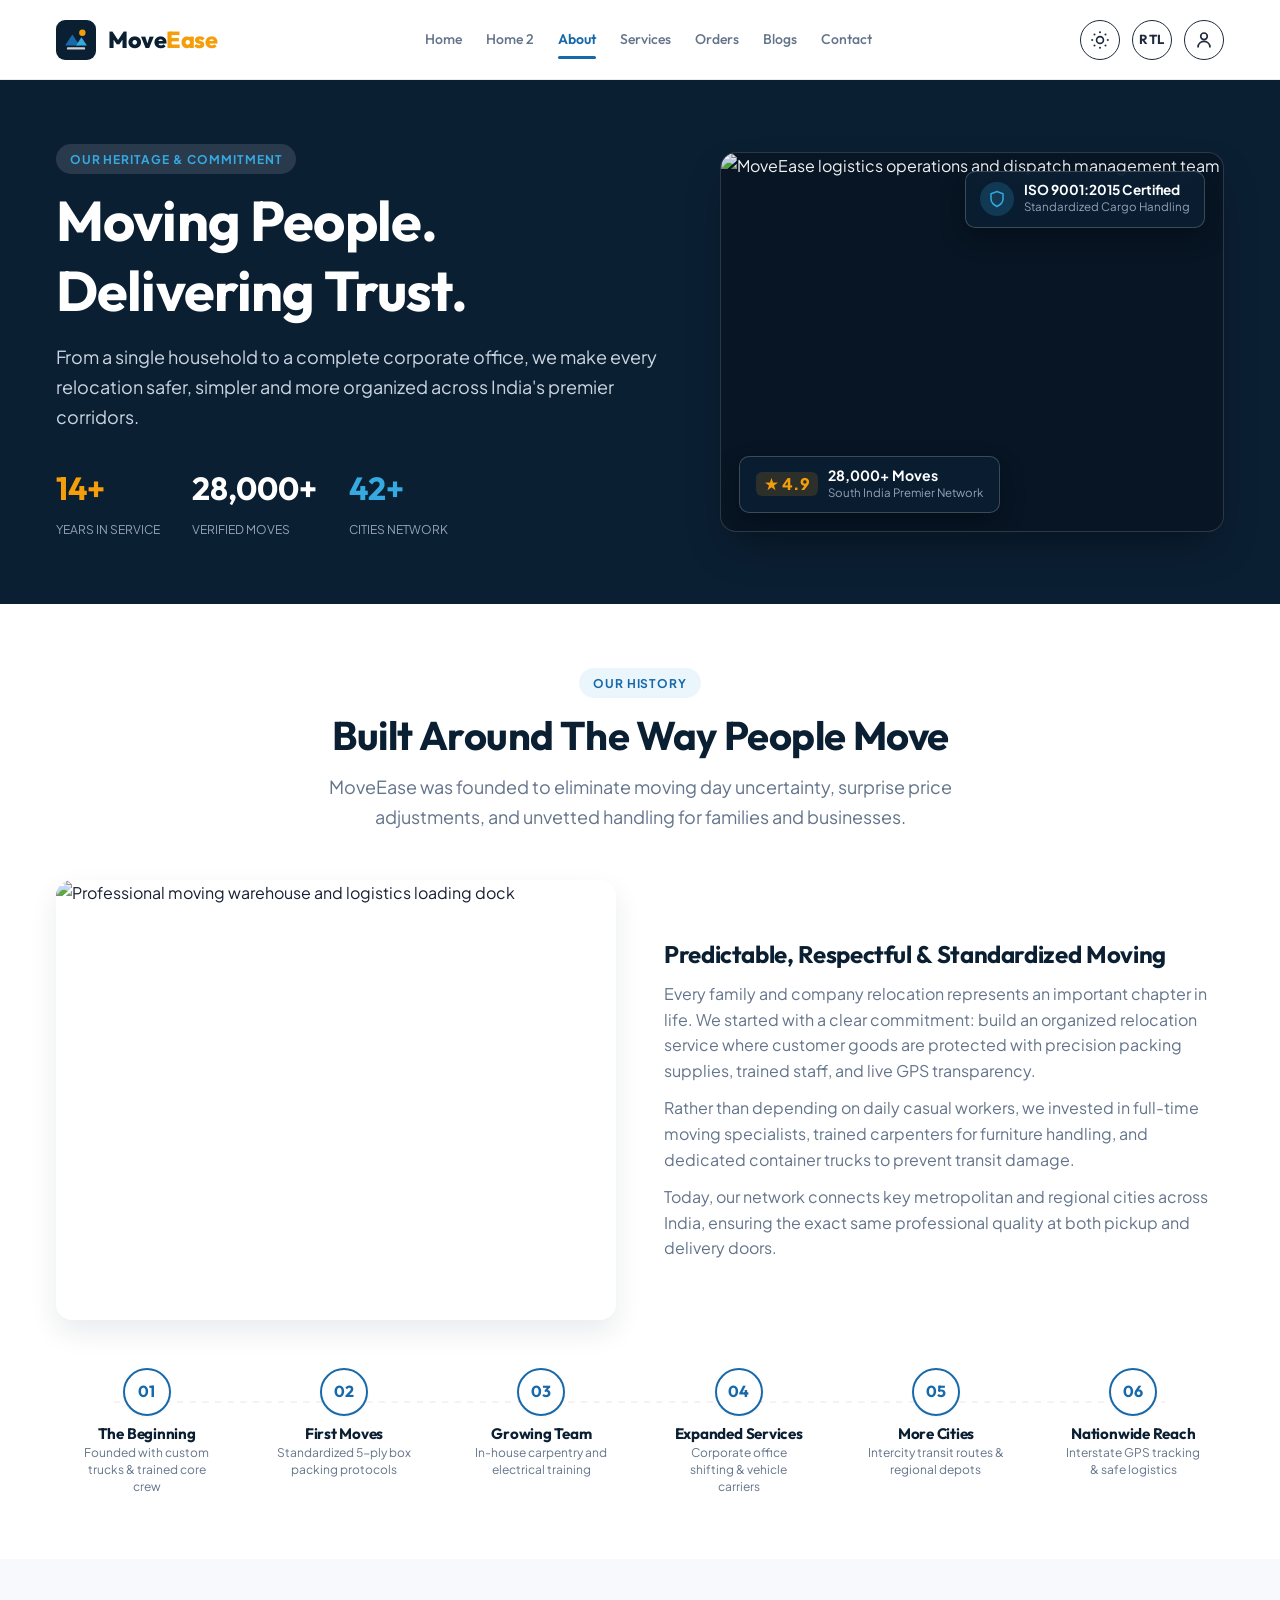
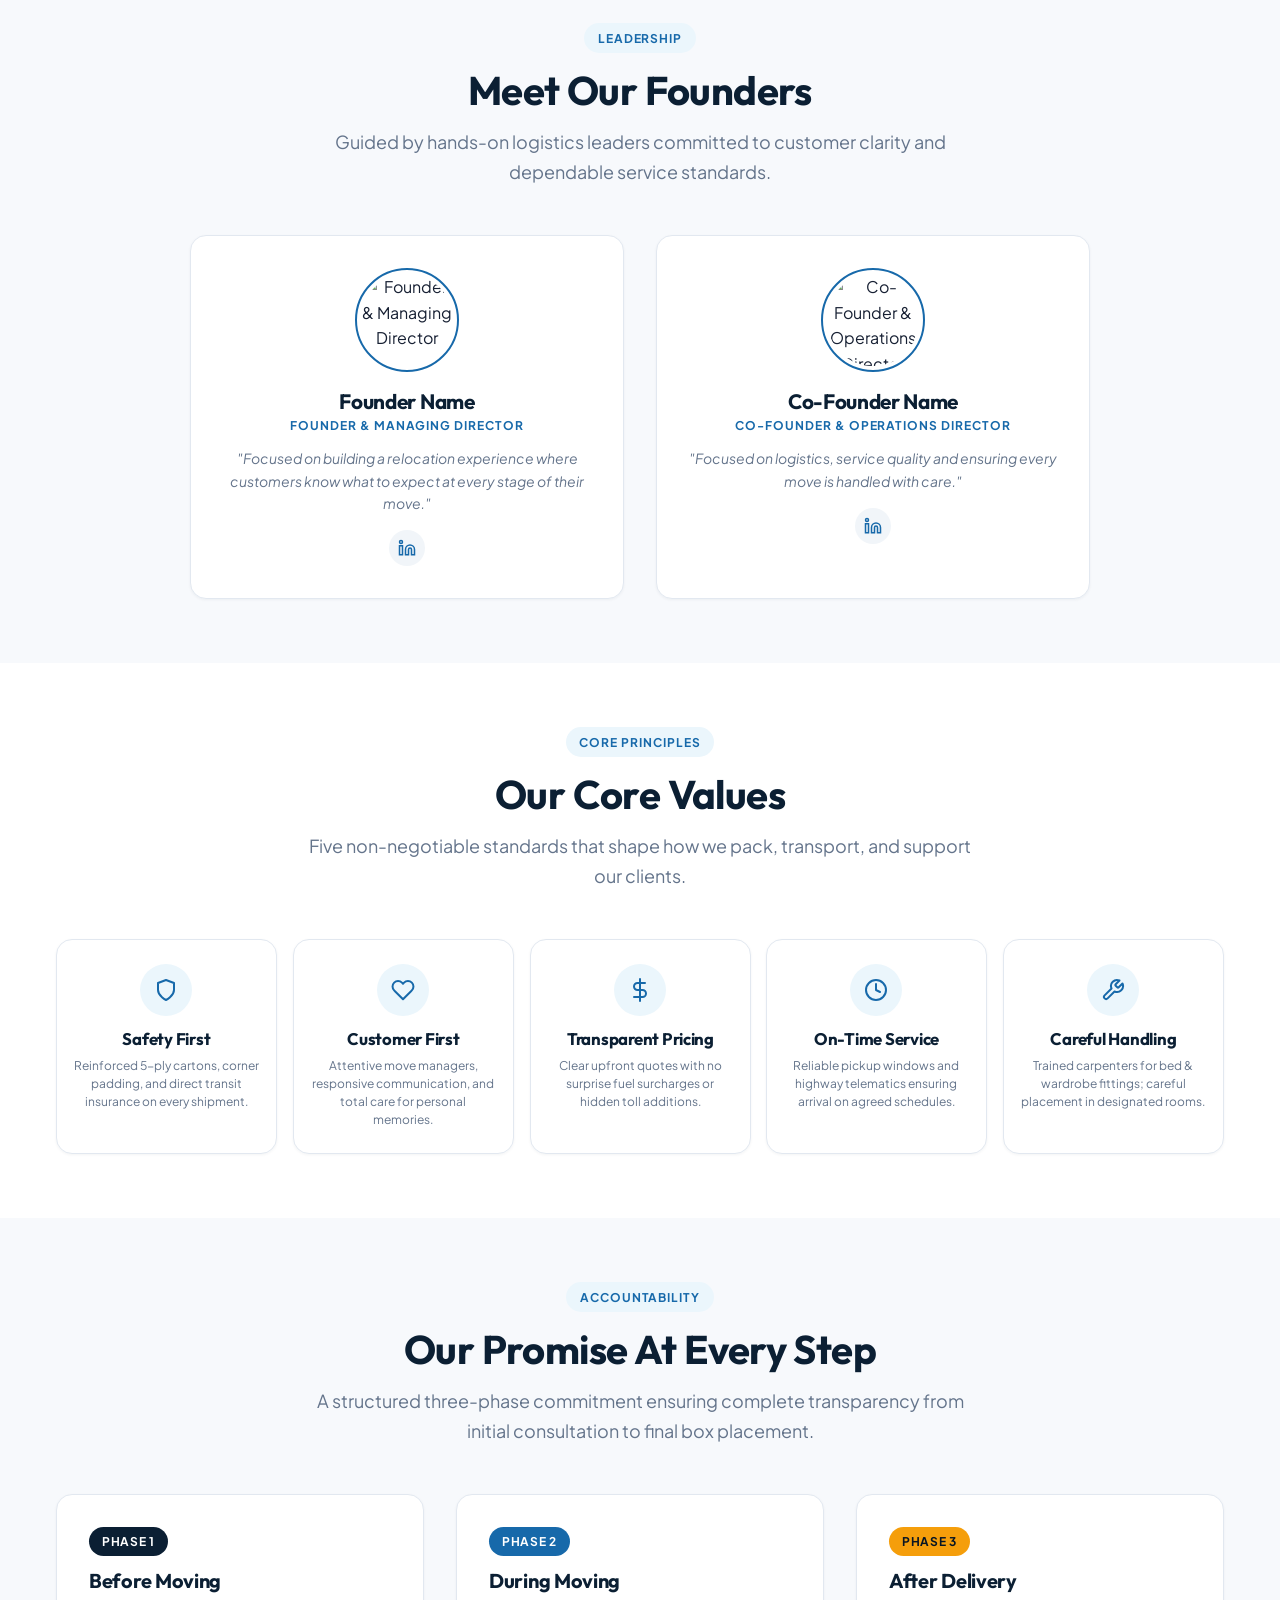
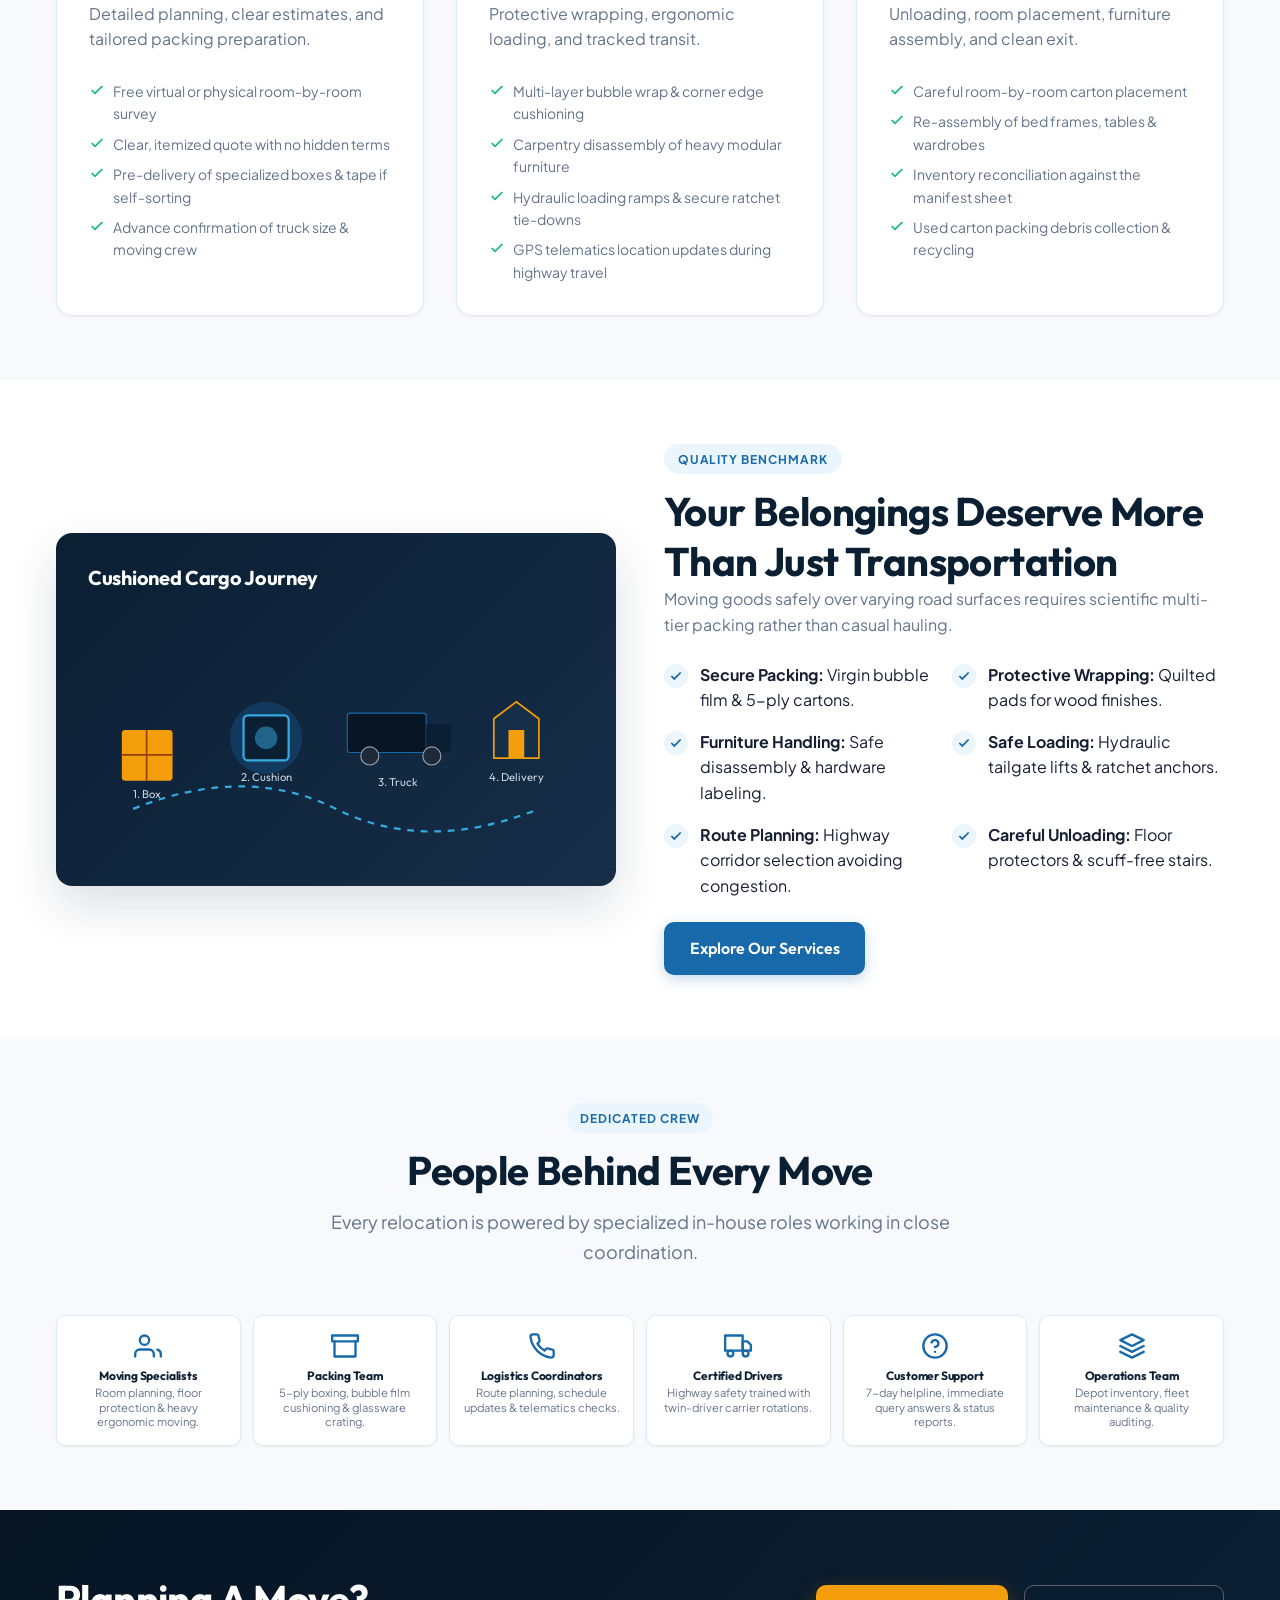
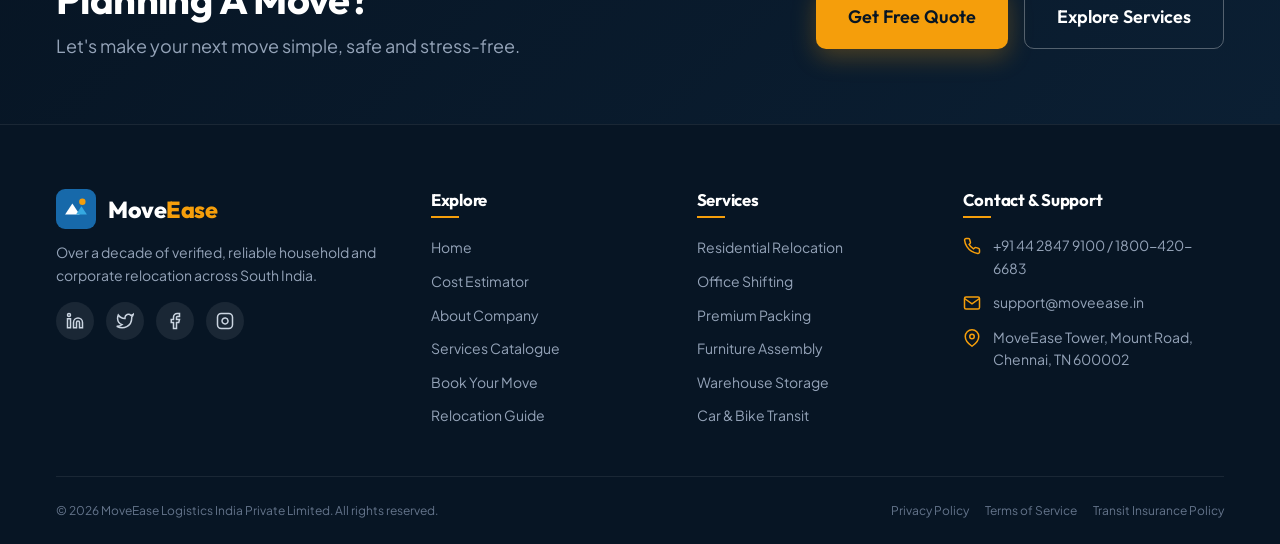
==== commit 60a4fd52: "Responsivness" ====
--- a/about.html
+++ b/about.html
@@ -5,6 +5,33 @@
   <meta name="viewport" content="width=device-width, initial-scale=1.0">
   <title>About Us — MoveEase Relocations</title>
   <meta name="description" content="Moving People. Delivering Trust. Learn about MoveEase's story, founders, core values, safety standards, and service promise across India.">
+  <script>
+    // Immediate Theme & RTL Direction Initialization to prevent FOUC
+    (function () {
+      try {
+        const savedTheme = localStorage.getItem('moveease_theme');
+        const prefersDark = window.matchMedia && window.matchMedia('(prefers-color-scheme: dark)').matches;
+        if (savedTheme === 'dark' || (!savedTheme && prefersDark)) {
+          document.documentElement.setAttribute('data-theme', 'dark');
+          document.documentElement.classList.add('dark-mode');
+        } else {
+          document.documentElement.setAttribute('data-theme', 'light');
+          document.documentElement.classList.remove('dark-mode');
+        }
+
+        const savedDir = localStorage.getItem('moveease_direction');
+        if (savedDir === 'rtl') {
+          document.documentElement.setAttribute('dir', 'rtl');
+          document.documentElement.classList.add('rtl-mode');
+        } else {
+          document.documentElement.setAttribute('dir', 'ltr');
+          document.documentElement.classList.remove('rtl-mode');
+        }
+      } catch (e) {
+        console.warn('Theme init error:', e);
+      }
+    })();
+  </script>
   <link rel="stylesheet" href="css/style.css">
   <link rel="stylesheet" href="css/animations.css">
   <link rel="stylesheet" href="css/responsive.css">
@@ -33,19 +60,40 @@
         <a href="orders.html" class="nav-link">Orders</a>
         <a href="blogs.html" class="nav-link">Blogs</a>
         <a href="contact.html" class="nav-link">Contact</a>
-        <a href="login.html" class="nav-link">Login</a>
       </nav>
 
+      <!-- Header Actions (Theme, RTL, User Login & Mobile Toggle) -->
       <div class="header-actions">
-        <button type="button" class="basket-btn" aria-label="View cart" title="Shopping Cart" id="cartToggleBtn">
-          <svg width="20" height="20" viewBox="0 0 24 24" fill="none" stroke="currentColor" stroke-width="2" stroke-linecap="round" stroke-linejoin="round" aria-hidden="true">
-            <circle cx="9" cy="21" r="1"></circle>
-            <circle cx="20" cy="21" r="1"></circle>
-            <path d="M1 1h4l2.68 13.39a2 2 0 0 0 2 1.61h9.72a2 2 0 0 0 2-1.61L23 6H6"></path>
-          </svg>
-          <span class="basket-badge" style="display: none;">0</span>
-        </button>
-        <a href="orders.html" class="btn btn-primary btn-sm">Get a Free Quote</a>
+        <div class="header-circle-group" aria-label="Appearance and Account Controls">
+          <button type="button" class="header-circle-btn theme-toggle-btn" aria-label="Toggle Dark Mode" title="Toggle Dark/Light Mode">
+            <svg class="sun-icon" width="22" height="22" viewBox="0 0 24 24" fill="none" xmlns="http://www.w3.org/2000/svg" aria-hidden="true">
+              <circle cx="12" cy="12" r="3.75" stroke="currentColor" stroke-width="1.8" />
+              <circle cx="12" cy="3.5" r="1.1" fill="currentColor" />
+              <circle cx="12" cy="20.5" r="1.1" fill="currentColor" />
+              <circle cx="3.5" cy="12" r="1.1" fill="currentColor" />
+              <circle cx="20.5" cy="12" r="1.1" fill="currentColor" />
+              <circle cx="6" cy="6" r="1.1" fill="currentColor" />
+              <circle cx="18" cy="6" r="1.1" fill="currentColor" />
+              <circle cx="6" cy="18" r="1.1" fill="currentColor" />
+              <circle cx="18" cy="18" r="1.1" fill="currentColor" />
+            </svg>
+            <svg class="moon-icon" width="20" height="20" viewBox="0 0 24 24" fill="none" stroke="currentColor" stroke-width="1.8" stroke-linecap="round" stroke-linejoin="round" aria-hidden="true" style="display: none;">
+              <path d="M21 12.79A9 9 0 1 1 11.21 3 7 7 0 0 0 21 12.79z"></path>
+            </svg>
+          </button>
+
+          <button type="button" class="header-circle-btn rtl-toggle-btn" aria-label="Toggle RTL Mode" title="Toggle Right-to-Left Layout">
+            <span>RTL</span>
+          </button>
+
+          <a href="login.html" class="header-circle-btn user-btn" aria-label="User Login" title="User Login">
+            <svg width="22" height="22" viewBox="0 0 24 24" fill="none" xmlns="http://www.w3.org/2000/svg" aria-hidden="true">
+              <circle cx="12" cy="8" r="3.6" stroke="currentColor" stroke-width="1.8" />
+              <path d="M5.5 19.5c0-3.3 2.9-6 6.5-6s6.5 2.7 6.5 6" stroke="currentColor" stroke-width="1.8" stroke-linecap="round" />
+            </svg>
+          </a>
+        </div>
+
         <button type="button" class="mobile-toggle" aria-label="Toggle navigation menu" aria-expanded="false" aria-controls="mobileDrawer">
           <span></span>
           <span></span>
@@ -94,15 +142,15 @@
         </svg>
       </button>
     </div>
+
     <nav class="mobile-nav-list">
       <a href="index.html" class="mobile-nav-link">Home</a>
-      <a href="home2.html" class="mobile-nav-link">Home 2 (Move Planner)</a>
-      <a href="about.html" class="mobile-nav-link active">About MoveEase</a>
-      <a href="services.html" class="mobile-nav-link">Our Services</a>
-      <a href="orders.html" class="mobile-nav-link">Book a Move</a>
-      <a href="blogs.html" class="mobile-nav-link">Relocation Blogs</a>
-      <a href="contact.html" class="mobile-nav-link">Contact Us</a>
-      <a href="login.html" class="mobile-nav-link">Login</a>
+      <a href="home2.html" class="mobile-nav-link">Home 2</a>
+      <a href="about.html" class="mobile-nav-link active">About</a>
+      <a href="services.html" class="mobile-nav-link">Services</a>
+      <a href="orders.html" class="mobile-nav-link">Orders</a>
+      <a href="blogs.html" class="mobile-nav-link">Blogs</a>
+      <a href="contact.html" class="mobile-nav-link">Contact</a>
     </nav>
     <div style="margin-top: auto; padding-top: var(--space-5);">
       <a href="orders.html" class="btn btn-primary" style="width: 100%;">Get a Free Quote</a>
@@ -127,88 +175,41 @@
             </p>
             <div style="display: flex; gap: var(--space-6); flex-wrap: wrap;">
               <div>
-                <strong style="font-size: 2rem; color: var(--color-orange); display: block; font-family: var(--font-heading);">[X]+</strong>
+                <strong style="font-size: 2rem; color: var(--color-orange); display: block; font-family: var(--font-heading);">14+</strong>
                 <span style="font-size: var(--text-xs); color: #94A3B8; text-transform: uppercase;">Years in Service</span>
               </div>
               <div>
-                <strong style="font-size: 2rem; color: #FFFFFF; display: block; font-family: var(--font-heading);">[X,000]+</strong>
+                <strong style="font-size: 2rem; color: #FFFFFF; display: block; font-family: var(--font-heading);">28,000+</strong>
                 <span style="font-size: var(--text-xs); color: #94A3B8; text-transform: uppercase;">Verified Moves</span>
               </div>
               <div>
-                <strong style="font-size: 2rem; color: var(--color-sky); display: block; font-family: var(--font-heading);">[X]+</strong>
+                <strong style="font-size: 2rem; color: var(--color-sky); display: block; font-family: var(--font-heading);">42+</strong>
                 <span style="font-size: var(--text-xs); color: #94A3B8; text-transform: uppercase;">Cities Network</span>
               </div>
             </div>
           </div>
 
-          <!-- Right: Animated SVG (House -> Route -> Truck -> New Location) + Real Photo Element -->
+          <!-- Right: Hero Visual Card with Dedicated Operations Team Photo & Trust Badges -->
           <div class="reveal reveal-right delay-2">
-            <div class="hero-visual-card" style="background-color: rgba(11, 31, 51, 0.6); border-color: rgba(255, 255, 255, 0.12);">
-              <div class="hero-visual-photo-backdrop" style="background-image: url('https://images.unsplash.com/photo-1556761175-5973dc0f32e7?auto=format&fit=crop&w=800&q=80'); opacity: 0.15;" aria-hidden="true"></div>
-              <div class="about-hero-svg-wrap">
-                <svg viewBox="0 0 500 260" fill="none" xmlns="http://www.w3.org/2000/svg" style="width: 100%; height: 100%;" aria-label="Animated relocation journey: House to Route to Truck to New Location">
-                  <!-- Ground Road Base -->
-                  <line x1="20" y1="215" x2="480" y2="215" stroke="#334155" stroke-width="3" />
-                  <path d="M 65 200 C 140 200, 180 160, 270 160 C 350 160, 380 200, 440 200" class="anim-route-line" stroke="#36A9E1" stroke-width="2.5" fill="none" />
-
-                  <!-- Origin House (Left) -->
-                  <g transform="translate(30, 140)">
-                    <path d="M5 60 V20 L35 0 L65 20 V60 Z" fill="#162E48" stroke="#36A9E1" stroke-width="1.5" />
-                    <rect x="25" y="32" width="16" height="28" fill="#F59E0B" />
-                    <rect x="12" y="22" width="10" height="10" fill="#36A9E1" opacity="0.7" />
-                  </g>
-
-                  <!-- Animated Moving Truck (Drifting with Rotating Wheels) -->
-                  <g class="anim-truck" transform="translate(160, 130)">
-                    <rect x="10" y="20" width="115" height="55" rx="5" fill="#071524" stroke="#1769AA" stroke-width="1.5" />
-                    <rect x="16" y="26" width="103" height="43" fill="#1769AA" rx="3" />
-                    <text x="67" y="52" fill="#FFFFFF" font-family="'Outfit', sans-serif" font-weight="700" font-size="11" text-anchor="middle" letter-spacing="1">MOVEEASE</text>
-                    <path d="M125 36 H155 L168 54 V75 H125 Z" fill="#071524" />
-                    <path d="M135 40 H152 L162 52 H135 Z" fill="#36A9E1" opacity="0.8" />
-                    <circle cx="165" cy="65" r="3" fill="#F59E0B" />
-                    <rect x="10" y="75" width="158" height="6" fill="#0B1F33" />
-                    <!-- Front Wheel -->
-                    <g transform="translate(148, 81)">
-                      <circle cx="0" cy="0" r="11" fill="#1F2937" stroke="#475569" stroke-width="1.5" />
-                      <circle cx="0" cy="0" r="5" fill="#94A3B8" />
-                      <g class="anim-wheel">
-                        <line x1="0" y1="-5" x2="0" y2="5" stroke="#1F2937" stroke-width="1.5" />
-                        <line x1="-5" y1="0" x2="5" y2="0" stroke="#1F2937" stroke-width="1.5" />
-                      </g>
-                    </g>
-                    <!-- Rear Wheels -->
-                    <g transform="translate(38, 81)">
-                      <circle cx="0" cy="0" r="11" fill="#1F2937" stroke="#475569" stroke-width="1.5" />
-                      <circle cx="0" cy="0" r="5" fill="#94A3B8" />
-                      <g class="anim-wheel">
-                        <line x1="0" y1="-5" x2="0" y2="5" stroke="#1F2937" stroke-width="1.5" />
-                        <line x1="-5" y1="0" x2="5" y2="0" stroke="#1F2937" stroke-width="1.5" />
-                      </g>
-                    </g>
-                    <g transform="translate(62, 81)">
-                      <circle cx="0" cy="0" r="11" fill="#1F2937" stroke="#475569" stroke-width="1.5" />
-                      <circle cx="0" cy="0" r="5" fill="#94A3B8" />
-                      <g class="anim-wheel">
-                        <line x1="0" y1="-5" x2="0" y2="5" stroke="#1F2937" stroke-width="1.5" />
-                        <line x1="-5" y1="0" x2="5" y2="0" stroke="#1F2937" stroke-width="1.5" />
-                      </g>
-                    </g>
-                  </g>
-
-                  <!-- Destination House (Right) -->
-                  <g transform="translate(400, 130)">
-                    <path d="M5 70 V25 L40 0 L75 25 V70 Z" fill="#0E2842" stroke="#F59E0B" stroke-width="1.5" />
-                    <rect x="30" y="38" width="18" height="32" fill="#1769AA" />
-                    <rect x="14" y="24" width="12" height="12" fill="#F59E0B" opacity="0.8" rx="2" />
-                    <rect x="52" y="24" width="12" height="12" fill="#F59E0B" opacity="0.8" rx="2" />
-                  </g>
-
-                  <!-- Animated Pulsing Pin -->
-                  <g class="anim-pin" transform="translate(440, 115)">
-                    <path d="M0 0 C-6 -6, -9 -11, -9 -17 C-9 -24, -4 -29, 0 -29 C4 -29, 9 -24, 9 -17 C9 -11, 6 -6, 0 0 Z" fill="#F59E0B" />
-                    <circle cx="0" cy="-17" r="4" fill="#0B1F33" />
-                  </g>
-                </svg>
+            <div class="about-hero-image-card">
+              <img src="https://images.unsplash.com/photo-1522071820081-009f0129c71c?auto=format&fit=crop&w=800&q=80" alt="MoveEase logistics operations and dispatch management team" class="about-hero-main-photo" loading="lazy">
+              <div class="about-hero-badge-top">
+                <span class="badge-icon">
+                  <svg width="18" height="18" viewBox="0 0 24 24" fill="none" stroke="currentColor" stroke-width="2"><path d="M12 22s8-4 8-10V5l-8-3-8 3v7c0 6 8 10 8 10z"></path></svg>
+                </span>
+                <div>
+                  <strong>ISO 9001:2015 Certified</strong>
+                  <small>Standardized Cargo Handling</small>
+                </div>
+              </div>
+              <div class="about-hero-badge-bottom">
+                <div class="about-badge-stat">
+                  <span class="badge-star">&#9733; 4.9</span>
+                  <div>
+                    <strong>28,000+ Moves</strong>
+                    <small>South India Premier Network</small>
+                  </div>
+                </div>
               </div>
             </div>
           </div>
--- a/css/style.css
+++ b/css/style.css
@@ -145,6 +145,7 @@
   scroll-behavior: smooth;
   -webkit-font-smoothing: antialiased;
   -moz-osx-font-smoothing: grayscale;
+  overflow-x: clip;
 }
 
 body {
@@ -153,7 +154,7 @@
   line-height: 1.6;
   color: var(--color-text-primary);
   background-color: var(--color-bg);
-  overflow-x: hidden;
+  overflow-x: clip;
   min-height: 100vh;
   display: flex;
   flex-direction: column;
@@ -249,7 +250,7 @@
 }
 
 .section-dark {
-  background-color: var(--color-navy);
+  background-color: #0B1F33;
   color: var(--color-text-white);
 }
 
@@ -292,7 +293,7 @@
 }
 
 .section-dark p {
-  color: #94A3B8;
+  color: #E2E8F0;
 }
 
 /* ==========================================================================
@@ -568,6 +569,104 @@
   align-items: center;
   justify-content: center;
   box-shadow: 0 2px 6px rgba(245, 158, 11, 0.4);
+}
+
+/* Header Circle Action Controls (Theme, RTL, Login) Matching Reference Design */
+.header-circle-group {
+  display: flex;
+  align-items: center;
+  gap: 12px;
+}
+
+.header-circle-btn {
+  width: 40px;
+  height: 40px;
+  border-radius: 50%;
+  border: 1.5px solid #1e293b;
+  background-color: transparent;
+  color: #1e293b;
+  display: inline-flex;
+  align-items: center;
+  justify-content: center;
+  cursor: pointer;
+  padding: 0;
+  text-decoration: none;
+  font-family: var(--font-heading);
+  font-weight: 700;
+  font-size: 0.82rem;
+  letter-spacing: 0.04em;
+  transition: all var(--transition-fast);
+  position: relative;
+  user-select: none;
+  flex-shrink: 0;
+}
+
+.header-circle-btn:hover {
+  background-color: rgba(11, 31, 51, 0.06);
+  border-color: var(--color-blue);
+  color: var(--color-blue);
+  transform: translateY(-1px);
+}
+
+.header-circle-btn:active {
+  transform: translateY(0);
+}
+
+.header-circle-btn:focus-visible {
+  outline: 2px solid var(--color-blue);
+  outline-offset: 2px;
+}
+
+.header-circle-btn.active,
+.header-circle-btn.user-btn.active {
+  border-color: var(--color-blue);
+  color: var(--color-blue);
+  background-color: var(--color-sky-light);
+}
+
+.header-circle-btn.rtl-toggle-btn.is-active {
+  background-color: var(--color-blue);
+  color: #ffffff;
+  border-color: var(--color-blue);
+}
+
+/* Mobile Drawer Theme & RTL Toggles */
+.mobile-drawer-controls {
+  display: grid;
+  grid-template-columns: 1fr 1fr;
+  gap: var(--space-3);
+  padding: var(--space-4) 0;
+  border-top: 1px solid var(--color-border);
+  border-bottom: 1px solid var(--color-border);
+  margin: var(--space-4) 0;
+}
+
+.mobile-drawer-toggle {
+  display: flex;
+  align-items: center;
+  justify-content: center;
+  gap: var(--space-2);
+  padding: 10px 14px;
+  border-radius: var(--radius-md);
+  border: 1.5px solid var(--color-border-hover);
+  background-color: var(--color-surface);
+  color: var(--color-navy);
+  font-family: var(--font-heading);
+  font-size: 0.85rem;
+  font-weight: 600;
+  cursor: pointer;
+  transition: all var(--transition-fast);
+}
+
+.mobile-drawer-toggle:hover {
+  border-color: var(--color-blue);
+  color: var(--color-blue);
+}
+
+.mobile-drawer-toggle.rtl-toggle-btn.is-active {
+  background-color: var(--color-blue);
+  color: #ffffff;
+  border-color: var(--color-blue);
 }
 
 /* Mobile Toggle Hamburger */
@@ -2019,7 +2118,7 @@
 
 .about-hero {
   position: relative;
-  background-color: var(--color-navy);
+  background-color: #0B1F33;
   color: var(--color-text-white);
   padding: var(--space-8) 0;
   overflow: hidden;
@@ -2039,6 +2138,117 @@
   object-fit: cover;
   box-shadow: var(--shadow-xl);
   border: 1px solid rgba(255, 255, 255, 0.1);
+}
+
+/* Dedicated About Hero Visual Card */
+.about-hero-image-card {
+  position: relative;
+  border-radius: var(--radius-xl);
+  overflow: hidden;
+  box-shadow: 0 20px 45px -10px rgba(0, 0, 0, 0.5);
+  border: 1px solid rgba(255, 255, 255, 0.15);
+  background-color: #071524;
+}
+
+.about-hero-main-photo {
+  width: 100%;
+  height: 380px;
+  object-fit: cover;
+  display: block;
+  transition: transform 0.6s cubic-bezier(0.16, 1, 0.3, 1);
+}
+
+.about-hero-image-card:hover .about-hero-main-photo {
+  transform: scale(1.03);
+}
+
+.about-hero-badge-top {
+  position: absolute;
+  top: 18px;
+  right: 18px;
+  background: rgba(11, 31, 51, 0.88);
+  backdrop-filter: blur(8px);
+  border: 1px solid rgba(255, 255, 255, 0.18);
+  border-radius: var(--radius-md);
+  padding: 10px 14px;
+  display: flex;
+  align-items: center;
+  gap: 10px;
+  color: #FFFFFF;
+  box-shadow: 0 8px 22px rgba(0, 0, 0, 0.35);
+  animation: floatSlow 4s ease-in-out infinite alternate;
+}
+
+.about-hero-badge-top .badge-icon {
+  width: 34px;
+  height: 34px;
+  border-radius: var(--radius-sm);
+  background-color: rgba(56, 189, 248, 0.2);
+  color: #38BDF8;
+  display: flex;
+  align-items: center;
+  justify-content: center;
+  flex-shrink: 0;
+}
+
+.about-hero-badge-top strong {
+  display: block;
+  font-size: 0.82rem;
+  color: #FFFFFF;
+}
+
+.about-hero-badge-top small {
+  display: block;
+  font-size: 0.7rem;
+  color: #94A3B8;
+}
+
+.about-hero-badge-bottom {
+  position: absolute;
+  bottom: 18px;
+  left: 18px;
+  background: rgba(11, 31, 51, 0.88);
+  backdrop-filter: blur(8px);
+  border: 1px solid rgba(255, 255, 255, 0.18);
+  border-radius: var(--radius-md);
+  padding: 10px 14px;
+  color: #FFFFFF;
+  box-shadow: 0 8px 22px rgba(0, 0, 0, 0.35);
+  animation: floatSlow 4.5s ease-in-out infinite alternate-reverse;
+}
+
+.about-badge-stat {
+  display: flex;
+  align-items: center;
+  gap: 10px;
+}
+
+.badge-star {
+  background: linear-gradient(135deg, #F59E0B, #D97706);
+  color: #FFFFFF;
+  font-weight: 800;
+  font-size: 0.82rem;
+  padding: 4px 8px;
+  border-radius: var(--radius-sm);
+  display: inline-flex;
+  align-items: center;
+}
+
+.about-badge-stat strong {
+  display: block;
+  font-size: 0.82rem;
+  color: #FFFFFF;
+}
+
+.about-badge-stat small {
+  display: block;
+  font-size: 0.7rem;
+  color: #94A3B8;
+}
+
+@keyframes floatSlow {
+  0% { transform: translateY(0); }
+  100% { transform: translateY(-6px); }
 }
 
 .about-story-grid {
@@ -3352,22 +3562,22 @@
   border-color: var(--color-blue);
 }
 
-/* Sticky / Anchored "YOUR MOVE" Cart Panel */
+/* Anchored "YOUR MOVE" Cart Summary Bar (Static relative flow to prevent viewport overlap) */
 .your-move-cart-panel {
   background-color: var(--color-navy);
   color: #FFFFFF;
   border-radius: var(--radius-lg);
   padding: var(--space-5) var(--space-6);
-  box-shadow: var(--shadow-xl);
-  margin-bottom: var(--space-7);
+  box-shadow: var(--shadow-lg);
+  margin-top: var(--space-5);
+  margin-bottom: var(--space-6);
   display: flex;
   align-items: center;
   justify-content: space-between;
   gap: var(--space-5);
   flex-wrap: wrap;
-  position: sticky;
-  top: calc(var(--header-height) + 12px);
-  z-index: 100;
+  position: relative;
+  z-index: 10;
 }
 
 .cart-left-info {
@@ -3426,10 +3636,45 @@
 .orders-flow-section {
   display: none;
   margin-top: var(--space-6);
+  scroll-margin-top: calc(var(--header-height) + 28px);
 }
 
 .orders-flow-section.active {
   display: block;
+}
+
+/* Selected Inventory Review Banner inside Move Details Form */
+.selected-inventory-banner {
+  background-color: #F8FAFD;
+  border: 1.5px solid var(--color-border);
+  border-radius: var(--radius-md);
+  padding: var(--space-3) var(--space-4);
+  display: flex;
+  align-items: center;
+  justify-content: space-between;
+  gap: var(--space-3);
+  margin-bottom: var(--space-5);
+  flex-wrap: wrap;
+}
+
+.inv-banner-left {
+  display: flex;
+  align-items: center;
+  gap: var(--space-3);
+  font-size: var(--text-sm);
+  color: var(--color-navy);
+}
+
+.inv-banner-icon {
+  width: 32px;
+  height: 32px;
+  border-radius: var(--radius-sm);
+  background-color: var(--color-sky-light);
+  color: var(--color-blue);
+  display: flex;
+  align-items: center;
+  justify-content: center;
+  flex-shrink: 0;
 }
 
 .indicative-range-card {
@@ -3895,7 +4140,7 @@
 }
 
 /* ==========================================================================
-   LOGIN PAGE STYLES
+   LOGIN PAGE STYLES (Refined & Modernized)
    ========================================================================== */
 
 .login-section {
@@ -3903,9 +4148,11 @@
   min-height: calc(100vh - var(--header-height));
   display: flex;
   align-items: center;
-  padding: calc(var(--header-height) + var(--space-7)) 0 var(--space-8);
+  justify-content: center;
+  padding: calc(var(--header-height) + var(--space-6)) 0 var(--space-7);
   background-color: var(--color-bg);
   overflow: hidden;
+  transition: background-color var(--transition-normal);
 }
 
 .login-bg-decor {
@@ -3918,75 +4165,82 @@
 .login-bg-circle {
   position: absolute;
   border-radius: 50%;
+  filter: blur(40px);
 }
 
 .login-bg-circle-1 {
-  width: 500px;
-  height: 500px;
-  background: linear-gradient(135deg, rgba(23, 105, 170, 0.08) 0%, transparent 70%);
-  top: -100px;
-  right: -80px;
+  width: 540px;
+  height: 540px;
+  background: radial-gradient(circle, rgba(23, 105, 170, 0.12) 0%, transparent 70%);
+  top: -120px;
+  right: -100px;
 }
 
 .login-bg-circle-2 {
-  width: 350px;
-  height: 350px;
-  background: linear-gradient(135deg, rgba(245, 158, 11, 0.06) 0%, transparent 70%);
-  bottom: -60px;
-  left: -40px;
+  width: 400px;
+  height: 400px;
+  background: radial-gradient(circle, rgba(245, 158, 11, 0.08) 0%, transparent 70%);
+  bottom: -80px;
+  left: -60px;
 }
 
 .login-bg-circle-3 {
-  width: 200px;
-  height: 200px;
-  background: linear-gradient(135deg, rgba(54, 169, 225, 0.06) 0%, transparent 70%);
-  top: 50%;
-  left: 50%;
+  width: 280px;
+  height: 280px;
+  background: radial-gradient(circle, rgba(54, 169, 225, 0.08) 0%, transparent 70%);
+  top: 45%;
+  left: 45%;
   transform: translate(-50%, -50%);
 }
 
 .login-wrapper {
   display: grid;
   grid-template-columns: 1fr 1fr;
-  max-width: 960px;
+  max-width: 980px;
+  width: 100%;
   margin: 0 auto;
   border-radius: var(--radius-lg);
   overflow: hidden;
-  box-shadow: 0 24px 60px rgba(11, 31, 51, 0.15);
-  border: 1px solid rgba(255, 255, 255, 0.15);
+  box-shadow: 0 20px 50px rgba(11, 31, 51, 0.08), 0 1px 3px rgba(0, 0, 0, 0.04);
+  border: 1px solid var(--color-border);
+  background-color: var(--color-surface);
+  transition: all var(--transition-normal);
 }
 
 /* Left Brand Panel */
 .login-brand-panel {
-  background: linear-gradient(160deg, #0B1F33 0%, #162E48 40%, #1769AA 100%);
-  padding: var(--space-8);
+  background: linear-gradient(160deg, #0B1F33 0%, #162E48 45%, #1769AA 100%);
+  padding: var(--space-7);
   display: flex;
   flex-direction: column;
-  justify-content: center;
+  justify-content: space-between;
   position: relative;
   overflow: hidden;
+  color: #FFFFFF;
 }
 
 .login-brand-panel::before {
   content: '';
   position: absolute;
-  width: 300px;
-  height: 300px;
+  width: 320px;
+  height: 320px;
   border-radius: 50%;
-  background: rgba(255, 255, 255, 0.04);
-  top: -80px;
-  right: -60px;
+  background: radial-gradient(circle, rgba(255, 255, 255, 0.08) 0%, transparent 70%);
+  top: -100px;
+  right: -80px;
+  pointer-events: none;
 }
 
 .login-brand-panel::after {
   content: '';
   position: absolute;
-  width: 200px;
-  height: 200px;
+  width: 220px;
+  height: 220px;
   border-radius: 50%;
-  background: rgba(245, 158, 11, 0.08);
-  bottom: -40px;
-  left: -30px;
+  background: radial-gradient(circle, rgba(245, 158, 11, 0.12) 0%, transparent 70%);
+  bottom: -50px;
+  left: -40px;
+  pointer-events: none;
 }
 
 .login-brand-content {
@@ -3995,19 +4249,37 @@
 }
 
 .login-brand-logo {
-  margin-bottom: var(--space-5);
+  margin-bottom: var(--space-4);
+  display: flex;
+  align-items: center;
+  gap: var(--space-3);
+}
+
+.login-brand-logo .brand-text {
+  font-family: var(--font-heading);
+  font-size: 1.5rem;
+  font-weight: 800;
+  color: #FFFFFF;
+  letter-spacing: -0.02em;
+}
+
+.login-brand-logo .brand-text span {
+  color: var(--color-orange);
 }
 
 .login-brand-content h2 {
-  font-size: var(--text-h2);
-  color: #FFFFFF;
-  margin-bottom: var(--space-3);
+  font-size: 1.85rem;
+  color: #FFFFFF;
+  margin-bottom: var(--space-2);
+  font-family: var(--font-heading);
+  font-weight: 700;
+  letter-spacing: -0.02em;
 }
 
 .login-brand-content p {
   font-size: var(--text-sm);
-  color: rgba(255, 255, 255, 0.65);
-  line-height: 1.7;
+  color: rgba(255, 255, 255, 0.78);
+  line-height: 1.65;
   margin-bottom: var(--space-6);
 }
 
@@ -4021,7 +4293,7 @@
   display: flex;
   align-items: center;
   gap: var(--space-3);
-  color: rgba(255, 255, 255, 0.8);
+  color: #FFFFFF;
   font-size: var(--text-sm);
   font-weight: 500;
 }
@@ -4029,25 +4301,52 @@
 .login-feature svg {
   flex-shrink: 0;
   color: var(--color-orange);
+  background: rgba(245, 158, 11, 0.15);
+  padding: 5px;
+  border-radius: var(--radius-sm);
+  width: 26px;
+  height: 26px;
+}
+
+.login-brand-footer {
+  position: relative;
+  z-index: 2;
+  padding-top: var(--space-5);
+  margin-top: var(--space-5);
+  border-top: 1px solid rgba(255, 255, 255, 0.12);
+  font-size: 0.78rem;
+  color: rgba(255, 255, 255, 0.65);
+  display: flex;
+  align-items: center;
+  gap: var(--space-2);
+}
+
+.login-brand-footer svg {
+  color: var(--color-sky);
+  flex-shrink: 0;
 }
 
 /* Right Form Panel */
 .login-form-panel {
   background-color: var(--color-surface);
-  padding: var(--space-8);
+  padding: var(--space-7);
   display: flex;
   flex-direction: column;
   justify-content: center;
+  transition: background-color var(--transition-normal);
 }
 
 .login-form-header {
-  margin-bottom: var(--space-6);
+  margin-bottom: var(--space-5);
 }
 
 .login-form-header h1 {
-  font-size: var(--text-h2);
+  font-size: 1.85rem;
+  font-family: var(--font-heading);
+  font-weight: 700;
   color: var(--color-navy);
-  margin-bottom: var(--space-2);
+  margin-bottom: var(--space-1);
+  letter-spacing: -0.02em;
 }
 
 .login-form-header p {
@@ -4063,6 +4362,7 @@
   background-color: var(--color-surface-muted);
   padding: 4px;
   border-radius: var(--radius-md);
+  border: 1px solid var(--color-border);
 }
 
 .login-role-tab {
@@ -4071,12 +4371,15 @@
   align-items: center;
   justify-content: center;
   gap: var(--space-2);
-  padding: var(--space-2) var(--space-3);
+  padding: 9px var(--space-3);
   border-radius: calc(var(--radius-md) - 2px);
-  font-size: var(--text-sm);
+  font-family: var(--font-heading);
+  font-size: 0.85rem;
   font-weight: 600;
   color: var(--color-text-secondary);
   background: transparent;
+  border: none;
+  cursor: pointer;
   transition: all var(--transition-fast);
 }
 
@@ -4095,12 +4398,47 @@
   margin-bottom: var(--space-4);
 }
 
+.login-form .form-label {
+  display: flex;
+  align-items: center;
+  gap: 8px;
+  font-family: var(--font-heading);
+  font-size: 0.875rem;
+  font-weight: 600;
+  color: var(--color-text-primary);
+  margin-bottom: 6px;
+}
+
+.login-form .form-label svg {
+  color: var(--color-blue);
+  flex-shrink: 0;
+}
+
+.login-form .form-control {
+  width: 100%;
+  padding: 11px 16px;
+  border-radius: var(--radius-md);
+  border: 1.5px solid var(--color-border-hover);
+  background-color: var(--color-surface-muted);
+  color: var(--color-text-primary);
+  font-family: var(--font-body);
+  font-size: 0.95rem;
+  transition: all var(--transition-fast);
+}
+
+.login-form .form-control:focus {
+  outline: none;
+  border-color: var(--color-blue);
+  background-color: var(--color-surface);
+  box-shadow: 0 0 0 3.5px rgba(23, 105, 170, 0.15);
+}
+
 .password-input-wrap {
   position: relative;
 }
 
 .password-input-wrap .form-control {
-  padding-right: 46px;
+  padding-right: 48px;
 }
 
 .password-toggle-btn {
@@ -4112,13 +4450,35 @@
   display: flex;
   align-items: center;
   justify-content: center;
-  width: 28px;
-  height: 28px;
-  transition: color var(--transition-fast);
+  width: 32px;
+  height: 32px;
+  border: none;
+  background: transparent;
+  cursor: pointer;
+  border-radius: var(--radius-sm);
+  transition: all var(--transition-fast);
 }
 
 .password-toggle-btn:hover {
   color: var(--color-navy);
+  background-color: rgba(0, 0, 0, 0.05);
+}
+
+.error-message {
+  display: none;
+  font-size: 0.8rem;
+  color: var(--color-danger);
+  margin-top: 5px;
+  font-weight: 500;
+}
+
+.form-group.has-error .error-message {
+  display: block;
+}
+
+.form-group.has-error .form-control {
+  border-color: var(--color-danger);
+  background-color: var(--color-danger-bg);
 }
 
 .login-options {
@@ -4126,13 +4486,13 @@
   align-items: center;
   justify-content: space-between;
   margin-bottom: var(--space-5);
+  font-size: var(--text-sm);
 }
 
 .checkbox-wrap {
-  display: flex;
+  display: inline-flex;
   align-items: center;
   gap: var(--space-2);
-  font-size: var(--text-sm);
   color: var(--color-text-secondary);
   cursor: pointer;
   user-select: none;
@@ -4147,10 +4507,12 @@
   height: 18px;
   border-radius: 4px;
   border: 2px solid var(--color-border-hover);
+  background-color: var(--color-surface);
   display: flex;
   align-items: center;
   justify-content: center;
   transition: all var(--transition-fast);
+  flex-shrink: 0;
 }
 
 .checkbox-wrap input:checked + .checkbox-custom {
@@ -4165,17 +4527,20 @@
   border: solid #FFFFFF;
   border-width: 0 2px 2px 0;
   transform: rotate(45deg);
-  margin-top: -1px;
+  margin-top: -1.5px;
 }
 
 .login-forgot-link {
   font-size: var(--text-sm);
   color: var(--color-blue);
   font-weight: 600;
+  text-decoration: none;
+  transition: color var(--transition-fast);
 }
 
 .login-forgot-link:hover {
   color: var(--color-blue-hover);
+  text-decoration: underline;
 }
 
 .login-submit-btn {
@@ -4184,13 +4549,38 @@
   align-items: center;
   justify-content: center;
   gap: var(--space-2);
+  padding: 13px 24px;
+  font-size: 1rem;
+  font-weight: 700;
+  background: linear-gradient(135deg, #F59E0B 0%, #D97706 100%);
+  color: #071524;
+  border: none;
+  border-radius: var(--radius-md);
+  box-shadow: 0 4px 14px rgba(245, 158, 11, 0.35);
+  cursor: pointer;
+  transition: all var(--transition-fast);
+}
+
+.login-submit-btn:hover {
+  transform: translateY(-2px);
+  box-shadow: 0 8px 22px rgba(245, 158, 11, 0.45);
+}
+
+.login-submit-btn:active {
+  transform: translateY(0);
+}
+
+.login-submit-btn:disabled {
+  opacity: 0.75;
+  cursor: not-allowed;
+  transform: none;
 }
 
 .btn-spinner {
   width: 18px;
   height: 18px;
-  border: 2.5px solid rgba(255, 255, 255, 0.3);
-  border-top-color: #FFFFFF;
+  border: 2.5px solid rgba(7, 21, 36, 0.3);
+  border-top-color: #071524;
   border-radius: 50%;
   animation: spin 600ms linear infinite;
 }
@@ -4204,8 +4594,11 @@
   flex-direction: column;
   align-items: center;
   text-align: center;
-  padding: var(--space-7) var(--space-5);
+  padding: var(--space-6) var(--space-4);
   gap: var(--space-3);
+  background-color: var(--color-success-bg);
+  border: 1px solid rgba(16, 185, 129, 0.3);
+  border-radius: var(--radius-md);
   animation: fadeInUp 400ms ease forwards;
 }
 
@@ -4215,12 +4608,13 @@
 
 .login-success-msg h3 {
   font-size: var(--text-h3);
-  color: var(--color-navy);
+  color: #065F46;
+  font-family: var(--font-heading);
 }
 
 .login-success-msg p {
   font-size: var(--text-sm);
-  color: var(--color-text-secondary);
+  color: #047857;
 }
 
 .login-form-footer {
@@ -4236,10 +4630,12 @@
 .login-signup-link {
   color: var(--color-blue);
   font-weight: 700;
+  text-decoration: none;
 }
 
 .login-signup-link:hover {
   color: var(--color-blue-hover);
+  text-decoration: underline;
 }
 
 /* Utility animation for cart and catalogue */
@@ -4254,3 +4650,2091 @@
   }
 }
 
+/* ==========================================================================
+   GLOBAL DARK MODE SYSTEM & STYLING
+   ========================================================================== */
+
+[data-theme="dark"] {
+  --color-bg: #07111c;
+  --color-surface: #0e1e30;
+  --color-surface-muted: #132438;
+  --color-border: rgba(255, 255, 255, 0.12);
+  --color-border-hover: rgba(255, 255, 255, 0.25);
+  
+  --color-text-primary: #F8FAFC;
+  --color-text-secondary: #94A3B8;
+  --color-text-muted: #64748B;
+  --color-text-white: #FFFFFF;
+  
+  --color-navy: #0B1F33;
+  --color-navy-dark: #071524;
+  --color-navy-light: #162E48;
+  
+  --color-sky-light: rgba(54, 169, 225, 0.15);
+  --color-orange-subtle: rgba(245, 158, 11, 0.15);
+  
+  color-scheme: dark;
+}
+
+[data-theme="dark"] body {
+  background-color: var(--color-bg);
+  color: var(--color-text-primary);
+}
+
+/* Ensure headings and navy text adapt cleanly in dark mode */
+[data-theme="dark"] h1,
+[data-theme="dark"] h2,
+[data-theme="dark"] h3,
+[data-theme="dark"] h4,
+[data-theme="dark"] h5,
+[data-theme="dark"] h6 {
+  color: var(--color-text-primary);
+}
+
+[data-theme="dark"] .text-navy,
+[data-theme="dark"] [style*="color: var(--color-navy)"] {
+  color: var(--color-text-primary) !important;
+}
+
+/* Dark Mode Site Header */
+[data-theme="dark"] .site-header {
+  background-color: rgba(11, 23, 38, 0.95);
+  border-bottom: 2px solid rgba(255, 255, 255, 0.12);
+}
+
+[data-theme="dark"] .site-header.scrolled {
+  background-color: #0B1726;
+  box-shadow: 0 4px 24px rgba(0, 0, 0, 0.5);
+}
+
+[data-theme="dark"] .brand-logo {
+  color: #FFFFFF;
+}
+
+[data-theme="dark"] .nav-link {
+  color: #94A3B8;
+}
+
+[data-theme="dark"] .nav-link:hover {
+  color: #FFFFFF;
+}
+
+[data-theme="dark"] .nav-link.active {
+  color: #38BDF8;
+}
+
+[data-theme="dark"] .nav-link::after {
+  background-color: #38BDF8;
+}
+
+/* Dark Mode Circle Action Buttons */
+[data-theme="dark"] .header-circle-btn {
+  border-color: rgba(255, 255, 255, 0.45);
+  color: #F8FAFC;
+  background-color: transparent;
+}
+
+[data-theme="dark"] .header-circle-btn:hover {
+  background-color: rgba(255, 255, 255, 0.12);
+  border-color: #38BDF8;
+  color: #38BDF8;
+}
+
+[data-theme="dark"] .header-circle-btn.active,
+[data-theme="dark"] .header-circle-btn.user-btn.active {
+  border-color: #38BDF8;
+  color: #38BDF8;
+  background-color: rgba(56, 189, 248, 0.15);
+}
+
+[data-theme="dark"] .header-circle-btn.rtl-toggle-btn.is-active {
+  background-color: #38BDF8;
+  color: #071524;
+  border-color: #38BDF8;
+}
+
+/* Dark Mode Mobile Elements */
+[data-theme="dark"] .mobile-toggle {
+  background-color: #132438;
+}
+
+[data-theme="dark"] .mobile-toggle span {
+  background-color: #F8FAFC;
+}
+
+[data-theme="dark"] .mobile-drawer {
+  background-color: #0C1A2C;
+  border-color: rgba(255, 255, 255, 0.12);
+}
+
+[data-theme="dark"] .mobile-drawer-header {
+  border-bottom-color: rgba(255, 255, 255, 0.1);
+}
+
+[data-theme="dark"] .mobile-close-btn {
+  background-color: #132438;
+  color: #F8FAFC;
+}
+
+[data-theme="dark"] .mobile-nav-link {
+  color: #CBD5E1;
+  border-bottom-color: rgba(255, 255, 255, 0.06);
+}
+
+[data-theme="dark"] .mobile-nav-link:hover,
+[data-theme="dark"] .mobile-nav-link.active {
+  color: #38BDF8;
+  background-color: rgba(56, 189, 248, 0.1);
+}
+
+[data-theme="dark"] .mobile-drawer-controls {
+  border-color: rgba(255, 255, 255, 0.1);
+}
+
+[data-theme="dark"] .mobile-drawer-toggle {
+  background-color: #132438;
+  border-color: rgba(255, 255, 255, 0.2);
+  color: #F8FAFC;
+}
+
+[data-theme="dark"] .mobile-drawer-toggle:hover {
+  border-color: #38BDF8;
+  color: #38BDF8;
+}
+
+[data-theme="dark"] .mobile-drawer-toggle.rtl-toggle-btn.is-active {
+  background-color: #38BDF8;
+  color: #071524;
+  border-color: #38BDF8;
+}
+
+[data-theme="dark"] .basket-btn {
+  background-color: rgba(56, 189, 248, 0.12);
+  color: #38BDF8;
+}
+
+[data-theme="dark"] .cart-dropdown {
+  background-color: #0C1A2C;
+  border-color: rgba(255, 255, 255, 0.12);
+  box-shadow: 0 16px 40px rgba(0, 0, 0, 0.6);
+}
+
+[data-theme="dark"] .cart-dropdown-header {
+  border-bottom-color: rgba(255, 255, 255, 0.1);
+}
+
+[data-theme="dark"] .cart-dropdown-header h4 {
+  color: #FFFFFF;
+}
+
+[data-theme="dark"] .cart-close-btn {
+  color: #94A3B8;
+}
+
+/* Dark Mode Login Section */
+[data-theme="dark"] .login-section {
+  background-color: var(--color-bg);
+}
+
+[data-theme="dark"] .login-bg-circle-1 {
+  background: radial-gradient(circle, rgba(56, 189, 248, 0.15) 0%, transparent 70%);
+}
+
+[data-theme="dark"] .login-bg-circle-2 {
+  background: radial-gradient(circle, rgba(245, 158, 11, 0.1) 0%, transparent 70%);
+}
+
+[data-theme="dark"] .login-wrapper {
+  background-color: #0C1929;
+  border-color: rgba(255, 255, 255, 0.12);
+  box-shadow: 0 24px 60px rgba(0, 0, 0, 0.7);
+}
+
+[data-theme="dark"] .login-brand-panel {
+  background: linear-gradient(160deg, #050E18 0%, #0D1E34 50%, #16365C 100%);
+  border-right: 1px solid rgba(255, 255, 255, 0.08);
+}
+
+[data-theme="dark"] .login-brand-content h2 {
+  color: #FFFFFF;
+}
+
+[data-theme="dark"] .login-brand-content p {
+  color: #CBD5E1;
+}
+
+[data-theme="dark"] .login-feature {
+  color: #E2E8F0;
+}
+
+[data-theme="dark"] .login-brand-footer {
+  border-top-color: rgba(255, 255, 255, 0.1);
+  color: #94A3B8;
+}
+
+[data-theme="dark"] .login-form-panel {
+  background-color: #0E1E30;
+}
+
+[data-theme="dark"] .login-form-header h1 {
+  color: #FFFFFF;
+}
+
+[data-theme="dark"] .login-form-header p {
+  color: #94A3B8;
+}
+
+[data-theme="dark"] .login-role-tabs {
+  background-color: #07111C;
+  border-color: rgba(255, 255, 255, 0.1);
+}
+
+[data-theme="dark"] .login-role-tab {
+  color: #94A3B8;
+}
+
+[data-theme="dark"] .login-role-tab:hover {
+  color: #FFFFFF;
+}
+
+[data-theme="dark"] .login-role-tab.active {
+  background-color: #172D47;
+  color: #38BDF8;
+  border: 1px solid rgba(56, 189, 248, 0.4);
+  box-shadow: 0 2px 8px rgba(0, 0, 0, 0.35);
+}
+
+[data-theme="dark"] .login-form .form-label {
+  color: #E2E8F0;
+}
+
+[data-theme="dark"] .login-form .form-label svg {
+  color: #38BDF8;
+}
+
+[data-theme="dark"] .login-form .form-control {
+  background-color: #07111C;
+  border-color: rgba(255, 255, 255, 0.18);
+  color: #FFFFFF;
+}
+
+[data-theme="dark"] .login-form .form-control::placeholder {
+  color: #64748B;
+}
+
+[data-theme="dark"] .login-form .form-control:focus {
+  border-color: #38BDF8;
+  box-shadow: 0 0 0 3.5px rgba(56, 189, 248, 0.25);
+  background-color: #091728;
+}
+
+[data-theme="dark"] .password-toggle-btn {
+  color: #94A3B8;
+}
+
+[data-theme="dark"] .password-toggle-btn:hover {
+  color: #FFFFFF;
+  background-color: rgba(255, 255, 255, 0.08);
+}
+
+[data-theme="dark"] .checkbox-custom {
+  border-color: rgba(255, 255, 255, 0.35);
+  background-color: #07111C;
+}
+
+[data-theme="dark"] .checkbox-wrap {
+  color: #CBD5E1;
+}
+
+[data-theme="dark"] .checkbox-wrap:hover .checkbox-custom {
+  border-color: #38BDF8;
+}
+
+[data-theme="dark"] .checkbox-wrap input:checked + .checkbox-custom {
+  background-color: #1769AA;
+  border-color: #38BDF8;
+}
+
+[data-theme="dark"] .login-forgot-link {
+  color: #38BDF8;
+}
+
+[data-theme="dark"] .login-forgot-link:hover {
+  color: #7DD3FC;
+}
+
+[data-theme="dark"] .error-message {
+  color: #F87171;
+}
+
+[data-theme="dark"] .form-group.has-error .form-control {
+  border-color: #EF4444;
+  background-color: rgba(239, 68, 68, 0.12);
+}
+
+[data-theme="dark"] .login-form-footer p {
+  color: #94A3B8;
+}
+
+[data-theme="dark"] .login-signup-link {
+  color: #38BDF8;
+}
+
+[data-theme="dark"] .login-signup-link:hover {
+  color: #7DD3FC;
+}
+
+[data-theme="dark"] .login-success-msg {
+  background-color: rgba(16, 185, 129, 0.15);
+  border-color: rgba(16, 185, 129, 0.35);
+}
+
+[data-theme="dark"] .login-success-msg h3 {
+  color: #FFFFFF;
+}
+
+[data-theme="dark"] .login-success-msg p {
+  color: #A7F3D0;
+}
+
+[data-theme="dark"] .site-footer {
+  background-color: #050A12;
+  border-top: 1px solid rgba(255, 255, 255, 0.08);
+}
+
+/* ==========================================================================
+   DARK MODE — HOMEPAGE & GLOBAL SECTIONS HIGH CONTRAST STYLING
+   ========================================================================== */
+
+/* Hero Home Dark Mode */
+[data-theme="dark"] .hero-home {
+  background: radial-gradient(circle at top right, rgba(56, 189, 248, 0.12) 0%, transparent 60%),
+              linear-gradient(180deg, #07111C 0%, #0B1C2E 100%) !important;
+}
+
+[data-theme="dark"] .hero-home::before {
+  opacity: 0.05;
+  filter: invert(1) brightness(0.6);
+}
+
+[data-theme="dark"] .hero-headline {
+  color: #FFFFFF !important;
+  text-shadow: 0 2px 14px rgba(0, 0, 0, 0.6);
+}
+
+[data-theme="dark"] .hero-lead {
+  color: #CBD5E1 !important;
+  text-shadow: 0 1px 4px rgba(0, 0, 0, 0.4);
+}
+
+[data-theme="dark"] .section-tag {
+  background-color: rgba(56, 189, 248, 0.15);
+  color: #38BDF8;
+  border: 1px solid rgba(56, 189, 248, 0.3);
+}
+
+[data-theme="dark"] .section-tag.tag-white {
+  background-color: rgba(255, 255, 255, 0.12);
+  color: #38BDF8;
+}
+
+[data-theme="dark"] .btn-outline {
+  border-color: rgba(255, 255, 255, 0.28);
+  color: #FFFFFF !important;
+  background-color: rgba(255, 255, 255, 0.06);
+}
+
+[data-theme="dark"] .btn-outline:hover {
+  border-color: #38BDF8;
+  color: #38BDF8 !important;
+  background-color: rgba(56, 189, 248, 0.15);
+}
+
+[data-theme="dark"] .hero-trust-badges {
+  color: #CBD5E1;
+}
+
+[data-theme="dark"] .trust-item {
+  color: #E2E8F0;
+}
+
+[data-theme="dark"] .trust-item svg {
+  color: #38BDF8;
+}
+
+[data-theme="dark"] .hero-visual-card {
+  background-color: rgba(11, 23, 38, 0.85);
+  border-color: rgba(255, 255, 255, 0.12);
+  box-shadow: 0 16px 40px rgba(0, 0, 0, 0.5);
+}
+
+/* Sections Background in Dark Mode */
+[data-theme="dark"] .section-white {
+  background-color: #07111C !important;
+}
+
+[data-theme="dark"] .section-alt {
+  background-color: #091728 !important;
+}
+
+/* Dark Hero Sections & About Hero High Contrast in Dark Mode */
+[data-theme="dark"] .about-hero,
+[data-theme="dark"] .section-dark,
+[data-theme="dark"] .about-promise,
+[data-theme="dark"] .order-hero-banner,
+[data-theme="dark"] .contact-hero-banner,
+[data-theme="dark"] .services-hero-banner {
+  background-color: #071524 !important;
+  background: radial-gradient(circle at top right, rgba(56, 189, 248, 0.12) 0%, transparent 60%),
+              linear-gradient(180deg, #07111C 0%, #0B1C2E 100%) !important;
+  color: #FFFFFF !important;
+}
+
+[data-theme="dark"] .about-hero h1,
+[data-theme="dark"] #about-hero-title {
+  color: #FFFFFF !important;
+  text-shadow: 0 2px 14px rgba(0, 0, 0, 0.6);
+}
+
+[data-theme="dark"] .about-hero p {
+  color: #CBD5E1 !important;
+}
+
+[data-theme="dark"] .about-hero strong {
+  color: #FFFFFF;
+}
+
+/* Floating Quick Quote Card in Dark Mode */
+[data-theme="dark"] .quote-card {
+  background-color: #0E1E30;
+  border-color: rgba(255, 255, 255, 0.14);
+  box-shadow: 0 20px 48px rgba(0, 0, 0, 0.6);
+}
+
+[data-theme="dark"] .quote-card-header {
+  border-bottom-color: rgba(255, 255, 255, 0.1);
+}
+
+[data-theme="dark"] .quote-card-header h3 {
+  color: #FFFFFF;
+}
+
+[data-theme="dark"] .form-label {
+  color: #E2E8F0;
+}
+
+[data-theme="dark"] .form-control {
+  background-color: #07111C;
+  border-color: rgba(255, 255, 255, 0.2);
+  color: #FFFFFF;
+}
+
+[data-theme="dark"] .form-control::placeholder {
+  color: #64748B;
+}
+
+[data-theme="dark"] .form-control:focus {
+  border-color: #38BDF8;
+  box-shadow: 0 0 0 3px rgba(56, 189, 248, 0.25);
+}
+
+/* Services Cards in Dark Mode */
+[data-theme="dark"] .service-card {
+  background-color: #0E1E30;
+  border-color: rgba(255, 255, 255, 0.1);
+}
+
+[data-theme="dark"] .service-card:hover {
+  border-color: #38BDF8;
+  box-shadow: 0 12px 30px rgba(0, 0, 0, 0.5);
+}
+
+[data-theme="dark"] .service-card-title {
+  color: #FFFFFF;
+}
+
+[data-theme="dark"] .service-card-desc {
+  color: #94A3B8;
+}
+
+[data-theme="dark"] .service-card-icon-wrap {
+  background-color: #13253B;
+  border-color: rgba(255, 255, 255, 0.15);
+  color: #38BDF8;
+}
+
+/* Why Choose Us & Checklist in Dark Mode */
+[data-theme="dark"] .why-check-text h4 {
+  color: #FFFFFF;
+}
+
+[data-theme="dark"] .why-check-text p {
+  color: #94A3B8;
+}
+
+[data-theme="dark"] .why-check-icon {
+  background-color: rgba(56, 189, 248, 0.15);
+  color: #38BDF8;
+}
+
+[data-theme="dark"] .stats-row {
+  border-top-color: rgba(255, 255, 255, 0.12);
+}
+
+[data-theme="dark"] .stat-number {
+  color: #38BDF8;
+}
+
+[data-theme="dark"] .stat-label {
+  color: #94A3B8;
+}
+
+/* Pricing Packages in Dark Mode */
+[data-theme="dark"] .package-card {
+  background-color: #0E1E30;
+  border-color: rgba(255, 255, 255, 0.1);
+}
+
+[data-theme="dark"] .package-card.featured {
+  border-color: #38BDF8;
+  box-shadow: 0 16px 40px rgba(0, 0, 0, 0.6);
+}
+
+[data-theme="dark"] .package-name {
+  color: #FFFFFF;
+}
+
+[data-theme="dark"] .package-desc {
+  color: #94A3B8;
+}
+
+[data-theme="dark"] .package-price-val {
+  color: #FFFFFF;
+}
+
+[data-theme="dark"] .package-feature {
+  color: #CBD5E1;
+}
+
+[data-theme="dark"] .package-feature svg {
+  color: #38BDF8;
+}
+
+/* Testimonials & Reviews in Dark Mode */
+[data-theme="dark"] .review-card {
+  background-color: #0E1E30;
+  border-color: rgba(255, 255, 255, 0.1);
+}
+
+[data-theme="dark"] .review-card-text {
+  color: #CBD5E1;
+}
+
+[data-theme="dark"] .review-author-name {
+  color: #FFFFFF;
+}
+
+[data-theme="dark"] .review-author-meta {
+  color: #94A3B8;
+}
+
+/* FAQ Accordion in Dark Mode */
+[data-theme="dark"] .faq-item {
+  background-color: #0E1E30;
+  border-color: rgba(255, 255, 255, 0.1);
+}
+
+[data-theme="dark"] .faq-question {
+  color: #FFFFFF;
+}
+
+[data-theme="dark"] .faq-answer {
+  color: #CBD5E1;
+}
+
+/* Service Areas in Dark Mode */
+[data-theme="dark"] .area-pill {
+  background-color: #0E1E30;
+  border-color: rgba(255, 255, 255, 0.12);
+  color: #E2E8F0;
+}
+
+[data-theme="dark"] .area-pill:hover {
+  background-color: #162E48;
+  color: #38BDF8;
+  border-color: #38BDF8;
+}
+
+/* ==========================================================================
+   GLOBAL RTL (RIGHT-TO-LEFT) MODE SYSTEM & STYLING
+   ========================================================================== */
+
+[dir="rtl"] {
+  direction: rtl;
+  text-align: right;
+}
+
+[dir="rtl"] .header-inner {
+  flex-direction: row;
+}
+
+[dir="rtl"] .brand-logo {
+  flex-direction: row;
+}
+
+[dir="rtl"] .nav-links {
+  flex-direction: row;
+}
+
+[dir="rtl"] .header-actions {
+  flex-direction: row;
+}
+
+[dir="rtl"] .header-circle-group {
+  flex-direction: row;
+}
+
+/* RTL Login Layout */
+[dir="rtl"] .login-wrapper {
+  direction: rtl;
+}
+
+[dir="rtl"] .login-brand-panel {
+  text-align: right;
+  border-right: none;
+  border-left: 1px solid rgba(255, 255, 255, 0.12);
+}
+
+[data-theme="dark"][dir="rtl"] .login-brand-panel {
+  border-left: 1px solid rgba(255, 255, 255, 0.08);
+}
+
+[dir="rtl"] .login-brand-logo {
+  flex-direction: row;
+}
+
+[dir="rtl"] .login-feature {
+  flex-direction: row;
+}
+
+[dir="rtl"] .login-brand-footer {
+  flex-direction: row;
+}
+
+[dir="rtl"] .login-form-panel {
+  text-align: right;
+}
+
+[dir="rtl"] .login-form-header {
+  text-align: right;
+}
+
+[dir="rtl"] .login-role-tabs {
+  flex-direction: row;
+}
+
+[dir="rtl"] .login-form .form-label {
+  flex-direction: row;
+  justify-content: flex-start;
+  text-align: right;
+}
+
+[dir="rtl"] .login-form .form-control {
+  text-align: right;
+}
+
+[dir="rtl"] .password-input-wrap .form-control {
+  padding-right: 16px;
+  padding-left: 48px;
+}
+
+[dir="rtl"] .password-toggle-btn {
+  right: auto;
+  left: 12px;
+}
+
+[dir="rtl"] .login-options {
+  flex-direction: row;
+}
+
+[dir="rtl"] .checkbox-wrap {
+  flex-direction: row;
+}
+
+[dir="rtl"] .login-submit-btn svg {
+  transform: scaleX(-1);
+}
+
+[dir="rtl"] .error-message {
+  text-align: right;
+}
+
+[dir="rtl"] .login-form-footer {
+  text-align: center;
+}
+
+/* RTL Mobile Drawer */
+[dir="rtl"] .mobile-drawer {
+  left: auto;
+  right: 0;
+  transform: translateX(100%);
+  border-left: none;
+  border-right: 1px solid var(--color-border);
+}
+
+[dir="rtl"] .mobile-drawer.open {
+  transform: translateX(0);
+}
+
+[dir="rtl"] .mobile-drawer-header {
+  flex-direction: row;
+}
+
+[dir="rtl"] .mobile-nav-link {
+  text-align: right;
+}
+
+[dir="rtl"] .mobile-drawer-controls {
+  direction: rtl;
+}
+
+/* RTL Footer */
+[dir="rtl"] .footer-grid {
+  text-align: right;
+}
+
+[dir="rtl"] .footer-contact-item {
+  flex-direction: row;
+}
+
+[dir="rtl"] .footer-bottom {
+  flex-direction: row;
+}
+
+[dir="rtl"] .footer-legal-links {
+  flex-direction: row;
+}
+
+/* ==========================================================================
+   ORDERS REDESIGN: INTERACTIVE ROOM & INVENTORY BUILDER
+   ========================================================================== */
+
+/* Top Category Selector Grid */
+.order-categories-grid {
+  display: grid;
+  grid-template-columns: repeat(4, 1fr);
+  gap: var(--space-4);
+  margin-bottom: var(--space-6);
+}
+
+.order-category-card {
+  background-color: var(--color-surface);
+  border: 2px solid var(--color-border);
+  border-radius: var(--radius-lg);
+  padding: var(--space-5);
+  text-align: left;
+  cursor: pointer;
+  transition: all var(--transition-fast);
+  display: flex;
+  flex-direction: column;
+  position: relative;
+  box-shadow: var(--shadow-sm);
+  width: 100%;
+}
+
+.order-category-card:hover {
+  transform: translateY(-3px);
+  border-color: var(--color-sky);
+  box-shadow: var(--shadow-md);
+}
+
+.order-category-card.active {
+  border-color: var(--color-blue);
+  background: linear-gradient(180deg, #F8FAFD 0%, #FFFFFF 100%);
+  box-shadow: 0 4px 18px rgba(23, 105, 170, 0.14);
+}
+
+.cat-card-top {
+  display: flex;
+  align-items: center;
+  justify-content: space-between;
+  margin-bottom: var(--space-3);
+}
+
+.cat-card-icon {
+  width: 44px;
+  height: 44px;
+  border-radius: var(--radius-md);
+  background-color: var(--color-sky-light);
+  color: var(--color-blue);
+  display: flex;
+  align-items: center;
+  justify-content: center;
+  transition: all var(--transition-fast);
+}
+
+.order-category-card.active .cat-card-icon {
+  background-color: var(--color-blue);
+  color: #FFFFFF;
+}
+
+.cat-card-badge {
+  font-size: 0.68rem;
+  font-weight: 700;
+  text-transform: uppercase;
+  letter-spacing: 0.05em;
+  padding: 0.2rem 0.55rem;
+  border-radius: var(--radius-full);
+  background-color: rgba(245, 158, 11, 0.12);
+  color: #B45309;
+}
+
+.cat-card-badge.badge-neutral {
+  background-color: #F1F5F9;
+  color: #64748B;
+}
+
+.order-category-card h3 {
+  font-size: 1.12rem;
+  font-weight: 700;
+  color: var(--color-navy);
+  margin-bottom: var(--space-1);
+}
+
+.order-category-card p {
+  font-size: var(--text-xs);
+  color: var(--color-text-secondary);
+  line-height: 1.45;
+  margin-bottom: var(--space-3);
+  flex-grow: 1;
+}
+
+.cat-card-status {
+  display: flex;
+  align-items: center;
+  justify-content: space-between;
+  padding-top: var(--space-3);
+  border-top: 1px dashed var(--color-border);
+  font-size: 0.75rem;
+}
+
+.cat-item-tally {
+  font-weight: 600;
+  color: var(--color-text-muted);
+}
+
+.order-category-card.active .cat-item-tally {
+  color: var(--color-blue);
+  font-weight: 700;
+}
+
+.cat-radio-indicator {
+  width: 20px;
+  height: 20px;
+  border-radius: 50%;
+  border: 2px solid var(--color-border);
+  display: flex;
+  align-items: center;
+  justify-content: center;
+  color: transparent;
+  transition: all var(--transition-fast);
+}
+
+.order-category-card.active .cat-radio-indicator {
+  border-color: var(--color-blue);
+  background-color: var(--color-blue);
+  color: #FFFFFF;
+}
+
+/* Inventory Builder Card Container */
+.inventory-builder-card {
+  background-color: var(--color-surface);
+  border: 1.5px solid var(--color-border);
+  border-radius: var(--radius-xl);
+  padding: var(--space-6);
+  box-shadow: var(--shadow-sm);
+  margin-bottom: var(--space-6);
+}
+
+.inventory-builder-header {
+  display: flex;
+  align-items: center;
+  justify-content: space-between;
+  flex-wrap: wrap;
+  gap: var(--space-4);
+  padding-bottom: var(--space-5);
+  border-bottom: 1px solid var(--color-border);
+  margin-bottom: var(--space-5);
+}
+
+.inventory-title-tag {
+  display: flex;
+  align-items: center;
+  gap: var(--space-2);
+}
+
+.inventory-search-wrap {
+  position: relative;
+  min-width: 290px;
+}
+
+.inventory-search-wrap .search-icon {
+  position: absolute;
+  left: 14px;
+  top: 50%;
+  transform: translateY(-50%);
+  color: var(--color-text-muted);
+  pointer-events: none;
+}
+
+.inventory-search-input {
+  width: 100%;
+  padding: 0.65rem 2.2rem 0.65rem 2.5rem;
+  font-size: var(--text-sm);
+  border-radius: var(--radius-full);
+  border: 1.5px solid var(--color-border);
+  background-color: var(--color-bg);
+  color: var(--color-navy);
+  transition: all var(--transition-fast);
+}
+
+.inventory-search-input:focus {
+  outline: none;
+  border-color: var(--color-blue);
+  background-color: #FFFFFF;
+  box-shadow: 0 0 0 3px rgba(23, 105, 170, 0.15);
+}
+
+.clear-search-btn {
+  position: absolute;
+  right: 12px;
+  top: 50%;
+  transform: translateY(-50%);
+  background: none;
+  border: none;
+  font-size: 1.2rem;
+  color: var(--color-text-muted);
+  cursor: pointer;
+  line-height: 1;
+}
+
+.clear-search-btn:hover {
+  color: var(--color-navy);
+}
+
+/* Room Tabs Filter Navigation */
+.room-tabs-nav {
+  display: flex;
+  gap: var(--space-2);
+  overflow-x: auto;
+  padding-bottom: var(--space-4);
+  margin-bottom: var(--space-5);
+  scrollbar-width: thin;
+}
+
+.room-tabs-nav::-webkit-scrollbar {
+  height: 5px;
+}
+
+.room-tabs-nav::-webkit-scrollbar-thumb {
+  background: var(--color-border);
+  border-radius: 4px;
+}
+
+.room-tab-btn {
+  display: inline-flex;
+  align-items: center;
+  gap: var(--space-2);
+  padding: 0.55rem 1.15rem;
+  border-radius: var(--radius-full);
+  border: 1.5px solid var(--color-border);
+  background-color: var(--color-bg);
+  color: var(--color-text-secondary);
+  font-size: var(--text-sm);
+  font-weight: 600;
+  cursor: pointer;
+  white-space: nowrap;
+  transition: all var(--transition-fast);
+}
+
+.room-tab-btn:hover {
+  border-color: var(--color-sky);
+  color: var(--color-navy);
+}
+
+.room-tab-btn.active {
+  background-color: var(--color-navy);
+  color: #FFFFFF;
+  border-color: var(--color-navy);
+  box-shadow: 0 3px 10px rgba(11, 31, 51, 0.2);
+}
+
+.room-tab-count {
+  font-size: 0.72rem;
+  font-weight: 700;
+  background-color: rgba(255, 255, 255, 0.2);
+  color: #FFFFFF;
+  padding: 0.1rem 0.45rem;
+  border-radius: var(--radius-full);
+  line-height: 1.2;
+}
+
+.room-tab-btn:not(.active) .room-tab-count {
+  background-color: var(--color-border);
+  color: var(--color-navy);
+}
+
+.room-tab-btn:not(.active) .room-tab-count.has-items {
+  background-color: var(--color-blue);
+  color: #FFFFFF;
+}
+
+/* Inventory Items Grid */
+.inventory-items-grid {
+  display: grid;
+  grid-template-columns: repeat(auto-fill, minmax(260px, 1fr));
+  gap: var(--space-4);
+}
+
+.inventory-item-card {
+  background-color: var(--color-surface);
+  border: 1.5px solid var(--color-border);
+  border-radius: var(--radius-lg);
+  padding: var(--space-4);
+  display: flex;
+  flex-direction: column;
+  justify-content: space-between;
+  transition: all var(--transition-fast);
+  position: relative;
+}
+
+.inventory-item-card:hover {
+  border-color: var(--color-sky);
+  box-shadow: var(--shadow-sm);
+}
+
+.inventory-item-card.has-qty {
+  border-color: var(--color-blue);
+  background: linear-gradient(180deg, #F4F8FC 0%, var(--color-surface) 100%);
+  box-shadow: 0 4px 12px rgba(23, 105, 170, 0.1);
+}
+
+.item-card-top {
+  display: flex;
+  align-items: flex-start;
+  gap: var(--space-3);
+  margin-bottom: var(--space-3);
+}
+
+.item-card-icon {
+  width: 44px;
+  height: 44px;
+  border-radius: var(--radius-md);
+  background-color: var(--color-sky-light);
+  color: var(--color-blue);
+  display: flex;
+  align-items: center;
+  justify-content: center;
+  flex-shrink: 0;
+  transition: all var(--transition-fast);
+}
+
+.inventory-item-card.has-qty .item-card-icon {
+  background-color: var(--color-blue);
+  color: #FFFFFF;
+}
+
+.item-card-info {
+  flex-grow: 1;
+}
+
+.item-card-title {
+  font-size: 0.98rem;
+  font-weight: 700;
+  color: var(--color-navy);
+  margin-bottom: 2px;
+  line-height: 1.3;
+}
+
+.item-card-spec {
+  font-size: 0.76rem;
+  color: var(--color-text-secondary);
+  line-height: 1.4;
+  margin-bottom: var(--space-2);
+}
+
+.item-card-metrics {
+  display: flex;
+  align-items: center;
+  gap: var(--space-2);
+  flex-wrap: wrap;
+  margin-bottom: var(--space-3);
+}
+
+.item-card-tag {
+  font-size: 0.7rem;
+  font-weight: 600;
+  padding: 0.15rem 0.45rem;
+  border-radius: var(--radius-sm);
+  background-color: var(--color-bg);
+  color: var(--color-text-muted);
+  border: 1px solid var(--color-border);
+}
+
+/* Quantity Control Buttons */
+.item-qty-control {
+  margin-top: auto;
+  display: flex;
+  align-items: center;
+  justify-content: flex-end;
+}
+
+.btn-add-item {
+  width: 100%;
+  padding: 0.48rem 0.85rem;
+  font-size: var(--text-xs);
+  font-weight: 700;
+  color: var(--color-blue);
+  background-color: var(--color-sky-light);
+  border: 1.5px solid transparent;
+  border-radius: var(--radius-md);
+  cursor: pointer;
+  display: flex;
+  align-items: center;
+  justify-content: center;
+  gap: var(--space-1);
+  transition: all var(--transition-fast);
+}
+
+.btn-add-item:hover {
+  background-color: var(--color-blue);
+  color: #FFFFFF;
+}
+
+.qty-counter-group {
+  display: inline-flex;
+  align-items: center;
+  width: 100%;
+  background-color: #FFFFFF;
+  border: 1.5px solid var(--color-blue);
+  border-radius: var(--radius-md);
+  overflow: hidden;
+  box-shadow: 0 2px 6px rgba(23, 105, 170, 0.15);
+}
+
+.qty-btn {
+  flex: 0 0 36px;
+  height: 36px;
+  background: none;
+  border: none;
+  color: var(--color-blue);
+  font-size: 1.15rem;
+  font-weight: 700;
+  cursor: pointer;
+  display: flex;
+  align-items: center;
+  justify-content: center;
+  transition: all var(--transition-fast);
+}
+
+.qty-btn:hover {
+  background-color: var(--color-sky-light);
+}
+
+.qty-btn:active {
+  background-color: var(--color-blue);
+  color: #FFFFFF;
+}
+
+.qty-val {
+  flex-grow: 1;
+  text-align: center;
+  font-size: 0.95rem;
+  font-weight: 800;
+  color: var(--color-navy);
+  user-select: none;
+}
+
+/* Empty Search State */
+.inventory-empty-state {
+  text-align: center;
+  padding: var(--space-7) var(--space-4);
+  color: var(--color-text-secondary);
+}
+
+.inventory-empty-state svg {
+  color: var(--color-text-muted);
+  margin-bottom: var(--space-3);
+}
+
+.inventory-empty-state h4 {
+  color: var(--color-navy);
+  margin-bottom: var(--space-2);
+}
+
+.inventory-empty-state p {
+  font-size: var(--text-sm);
+  max-width: 420px;
+  margin: 0 auto var(--space-4) auto;
+}
+
+/* Enhanced Floating "YOUR MOVE" Bar */
+.cart-metrics-row {
+  display: flex;
+  align-items: center;
+  gap: var(--space-4);
+  flex-wrap: wrap;
+  margin-top: var(--space-2);
+}
+
+.cart-metric {
+  display: flex;
+  align-items: center;
+  gap: var(--space-2);
+  font-size: var(--text-xs);
+  color: #CBD5E1;
+}
+
+.cart-metric svg {
+  color: var(--color-sky);
+}
+
+.cart-metric strong {
+  color: #FFFFFF;
+  font-weight: 700;
+}
+
+.cart-metric-price strong {
+  color: #FBBF24;
+  font-size: 0.95rem;
+}
+
+/* Selected Items Modal */
+.inventory-modal-overlay {
+  position: fixed;
+  inset: 0;
+  background-color: rgba(11, 31, 51, 0.65);
+  backdrop-filter: blur(4px);
+  z-index: 1000;
+  display: none;
+  align-items: center;
+  justify-content: center;
+  padding: var(--space-4);
+  opacity: 0;
+  transition: opacity var(--transition-normal);
+}
+
+.inventory-modal-overlay.open {
+  display: flex;
+  opacity: 1;
+}
+
+.inventory-modal-box {
+  background-color: var(--color-surface);
+  border-radius: var(--radius-xl);
+  max-width: 600px;
+  width: 100%;
+  max-height: 85vh;
+  display: flex;
+  flex-direction: column;
+  box-shadow: var(--shadow-xl);
+  border: 1px solid var(--color-border);
+  animation: popIn 0.25s cubic-bezier(0.16, 1, 0.3, 1);
+}
+
+.inventory-modal-header {
+  padding: var(--space-4) var(--space-5);
+  border-bottom: 1px solid var(--color-border);
+  display: flex;
+  align-items: center;
+  justify-content: space-between;
+}
+
+.inventory-modal-header h3 {
+  font-size: 1.25rem;
+  margin: 0;
+  color: var(--color-navy);
+}
+
+.inventory-modal-close-btn {
+  background: none;
+  border: none;
+  font-size: 1.4rem;
+  color: var(--color-text-muted);
+  cursor: pointer;
+  line-height: 1;
+}
+
+.inventory-modal-close-btn:hover {
+  color: var(--color-navy);
+}
+
+.inventory-modal-body {
+  padding: var(--space-5);
+  overflow-y: auto;
+  flex-grow: 1;
+}
+
+.inventory-modal-group {
+  margin-bottom: var(--space-5);
+}
+
+.inventory-modal-group-title {
+  font-size: 0.8rem;
+  font-weight: 700;
+  text-transform: uppercase;
+  letter-spacing: 0.06em;
+  color: var(--color-blue);
+  margin-bottom: var(--space-3);
+  padding-bottom: var(--space-1);
+  border-bottom: 1px dashed var(--color-border);
+}
+
+.inventory-modal-item {
+  display: flex;
+  align-items: center;
+  justify-content: space-between;
+  padding: var(--space-3) 0;
+  border-bottom: 1px solid var(--color-border);
+  gap: var(--space-3);
+}
+
+.modal-item-title {
+  font-size: 0.92rem;
+  font-weight: 600;
+  color: var(--color-navy);
+}
+
+.modal-item-subtitle {
+  font-size: 0.72rem;
+  color: var(--color-text-secondary);
+}
+
+.modal-item-actions {
+  display: flex;
+  align-items: center;
+  gap: var(--space-3);
+}
+
+.modal-qty-counter {
+  display: flex;
+  align-items: center;
+  border: 1px solid var(--color-border);
+  border-radius: var(--radius-sm);
+  background-color: var(--color-bg);
+}
+
+.modal-qty-btn {
+  width: 28px;
+  height: 28px;
+  background: none;
+  border: none;
+  cursor: pointer;
+  font-weight: 700;
+  color: var(--color-navy);
+  display: flex;
+  align-items: center;
+  justify-content: center;
+}
+
+.modal-qty-val {
+  width: 28px;
+  text-align: center;
+  font-size: 0.85rem;
+  font-weight: 700;
+  color: var(--color-navy);
+}
+
+.modal-remove-item-btn {
+  background: none;
+  border: none;
+  color: var(--color-red);
+  cursor: pointer;
+  padding: 4px;
+  display: flex;
+  align-items: center;
+  justify-content: center;
+  border-radius: var(--radius-sm);
+}
+
+.modal-remove-item-btn:hover {
+  background-color: rgba(220, 38, 38, 0.1);
+}
+
+.inventory-modal-footer {
+  padding: var(--space-4) var(--space-5);
+  border-top: 1px solid var(--color-border);
+  display: flex;
+  align-items: center;
+  justify-content: space-between;
+  background-color: var(--color-bg);
+  border-bottom-left-radius: var(--radius-xl);
+  border-bottom-right-radius: var(--radius-xl);
+}
+
+/* ==========================================================================
+   DARK MODE ADAPTATIONS FOR ORDERS REDESIGN
+   ========================================================================== */
+[data-theme="dark"] .order-category-card {
+  background-color: #1E293B;
+  border-color: #334155;
+}
+
+[data-theme="dark"] .order-category-card:hover {
+  border-color: #38BDF8;
+  box-shadow: 0 4px 14px rgba(0, 0, 0, 0.4);
+}
+
+[data-theme="dark"] .order-category-card.active {
+  border-color: #38BDF8;
+  background: linear-gradient(180deg, #1E293B 0%, #0F172A 100%);
+  box-shadow: 0 4px 18px rgba(56, 189, 248, 0.18);
+}
+
+[data-theme="dark"] .cat-card-icon {
+  background-color: #0F172A;
+  color: #38BDF8;
+}
+
+[data-theme="dark"] .order-category-card.active .cat-card-icon {
+  background-color: #0284C7;
+  color: #FFFFFF;
+}
+
+[data-theme="dark"] .cat-card-badge.badge-neutral {
+  background-color: #334155;
+  color: #94A3B8;
+}
+
+[data-theme="dark"] .order-category-card h3 {
+  color: #F8FAFC;
+}
+
+[data-theme="dark"] .order-category-card p {
+  color: #94A3B8;
+}
+
+[data-theme="dark"] .cat-card-status {
+  border-top-color: #334155;
+}
+
+[data-theme="dark"] .order-category-card.active .cat-item-tally {
+  color: #38BDF8;
+}
+
+[data-theme="dark"] .cat-radio-indicator {
+  border-color: #475569;
+}
+
+[data-theme="dark"] .order-category-card.active .cat-radio-indicator {
+  border-color: #38BDF8;
+  background-color: #38BDF8;
+  color: #0B1F33;
+}
+
+[data-theme="dark"] .inventory-builder-card {
+  background-color: #1E293B;
+  border-color: #334155;
+}
+
+[data-theme="dark"] .inventory-builder-header {
+  border-bottom-color: #334155;
+}
+
+[data-theme="dark"] #inventoryHeaderTitle {
+  color: #F8FAFC;
+}
+
+[data-theme="dark"] .inventory-search-input {
+  background-color: #0F172A;
+  border-color: #334155;
+  color: #F8FAFC;
+}
+
+[data-theme="dark"] .inventory-search-input:focus {
+  background-color: #0F172A;
+  border-color: #38BDF8;
+  box-shadow: 0 0 0 3px rgba(56, 189, 248, 0.2);
+}
+
+[data-theme="dark"] .room-tab-btn {
+  background-color: #0F172A;
+  border-color: #334155;
+  color: #CBD5E1;
+}
+
+[data-theme="dark"] .room-tab-btn:hover {
+  border-color: #38BDF8;
+  color: #F8FAFC;
+}
+
+[data-theme="dark"] .room-tab-btn.active {
+  background-color: #0284C7;
+  border-color: #0284C7;
+  color: #FFFFFF;
+}
+
+[data-theme="dark"] .room-tab-btn:not(.active) .room-tab-count {
+  background-color: #334155;
+  color: #E2E8F0;
+}
+
+[data-theme="dark"] .inventory-item-card {
+  background-color: #1E293B;
+  border-color: #334155;
+}
+
+[data-theme="dark"] .inventory-item-card:hover {
+  border-color: #38BDF8;
+}
+
+[data-theme="dark"] .inventory-item-card.has-qty {
+  border-color: #38BDF8;
+  background: linear-gradient(180deg, #1A283C 0%, #1E293B 100%);
+}
+
+[data-theme="dark"] .item-card-icon {
+  background-color: #0F172A;
+  color: #38BDF8;
+}
+
+[data-theme="dark"] .inventory-item-card.has-qty .item-card-icon {
+  background-color: #0284C7;
+  color: #FFFFFF;
+}
+
+[data-theme="dark"] .item-card-title {
+  color: #F8FAFC;
+}
+
+[data-theme="dark"] .item-card-spec {
+  color: #94A3B8;
+}
+
+[data-theme="dark"] .item-card-tag {
+  background-color: #0F172A;
+  border-color: #334155;
+  color: #94A3B8;
+}
+
+[data-theme="dark"] .btn-add-item {
+  background-color: rgba(56, 189, 248, 0.15);
+  color: #38BDF8;
+}
+
+[data-theme="dark"] .btn-add-item:hover {
+  background-color: #0284C7;
+  color: #FFFFFF;
+}
+
+[data-theme="dark"] .qty-counter-group {
+  background-color: #0F172A;
+  border-color: #38BDF8;
+}
+
+[data-theme="dark"] .qty-btn {
+  color: #38BDF8;
+}
+
+[data-theme="dark"] .qty-btn:hover {
+  background-color: #1E293B;
+}
+
+[data-theme="dark"] .qty-val {
+  color: #F8FAFC;
+}
+
+[data-theme="dark"] .inventory-empty-state h4 {
+  color: #F8FAFC;
+}
+
+[data-theme="dark"] .inventory-modal-box {
+  background-color: #1E293B;
+  border-color: #334155;
+}
+
+[data-theme="dark"] .inventory-modal-header {
+  border-bottom-color: #334155;
+}
+
+[data-theme="dark"] .inventory-modal-header h3 {
+  color: #F8FAFC;
+}
+
+[data-theme="dark"] .inventory-modal-group-title {
+  border-bottom-color: #334155;
+  color: #38BDF8;
+}
+
+[data-theme="dark"] .inventory-modal-item {
+  border-bottom-color: #334155;
+}
+
+[data-theme="dark"] .modal-item-title {
+  color: #F8FAFC;
+}
+
+[data-theme="dark"] .modal-item-subtitle {
+  color: #94A3B8;
+}
+
+[data-theme="dark"] .modal-qty-counter {
+  border-color: #334155;
+  background-color: #0F172A;
+}
+
+[data-theme="dark"] .modal-qty-btn {
+  color: #F8FAFC;
+}
+
+[data-theme="dark"] .modal-qty-val {
+  color: #F8FAFC;
+}
+
+[data-theme="dark"] .inventory-modal-footer {
+  background-color: #0F172A;
+  border-top-color: #334155;
+}
+
+/* Dark Mode Floating "YOUR MOVE" Bar */
+[data-theme="dark"] .your-move-cart-panel {
+  background: linear-gradient(135deg, #0e2238 0%, #071626 100%) !important;
+  color: #FFFFFF !important;
+  border: 1.5px solid rgba(56, 189, 248, 0.28);
+  box-shadow: 0 16px 40px rgba(0, 0, 0, 0.65), 0 0 24px rgba(56, 189, 248, 0.1);
+}
+
+[data-theme="dark"] .your-move-cart-panel #cartSummaryTitle,
+[data-theme="dark"] .your-move-cart-panel h3 {
+  color: #FFFFFF !important;
+}
+
+[data-theme="dark"] .your-move-cart-panel #cartSelectedCount {
+  color: #CBD5E1 !important;
+}
+
+[data-theme="dark"] .your-move-cart-panel .cart-metric {
+  color: #CBD5E1;
+}
+
+[data-theme="dark"] .your-move-cart-panel .cart-metric svg {
+  color: #38BDF8;
+}
+
+[data-theme="dark"] .your-move-cart-panel .cart-metric strong {
+  color: #FFFFFF !important;
+}
+
+[data-theme="dark"] .your-move-cart-panel .cart-metric-price strong {
+  color: #FBBF24 !important;
+}
+
+[data-theme="dark"] .your-move-cart-panel #viewInventoryBtn {
+  border-color: rgba(255, 255, 255, 0.35);
+  color: #FFFFFF !important;
+  background-color: rgba(255, 255, 255, 0.06);
+}
+
+[data-theme="dark"] .your-move-cart-panel #viewInventoryBtn:hover {
+  background-color: rgba(255, 255, 255, 0.16);
+  border-color: #FFFFFF;
+}
+
+/* Dark Mode Final CTA Banner */
+[data-theme="dark"] .final-cta-section {
+  background: radial-gradient(circle at top right, rgba(56, 189, 248, 0.12) 0%, transparent 60%),
+              linear-gradient(135deg, #071524 0%, #0F233A 100%) !important;
+  border-top: 1px solid rgba(255, 255, 255, 0.08);
+  border-bottom: 1px solid rgba(255, 255, 255, 0.08);
+  color: #FFFFFF !important;
+}
+
+[data-theme="dark"] .final-cta-section h2,
+[data-theme="dark"] .final-cta-section h2 * {
+  color: #FFFFFF !important;
+}
+
+[data-theme="dark"] .final-cta-section p {
+  color: #CBD5E1 !important;
+}
+
+[data-theme="dark"] .final-cta-section .btn-outline-white {
+  border-color: rgba(255, 255, 255, 0.35);
+  color: #FFFFFF !important;
+  background-color: rgba(255, 255, 255, 0.06);
+}
+
+[data-theme="dark"] .final-cta-section .btn-outline-white:hover {
+  background-color: rgba(255, 255, 255, 0.16);
+  border-color: #FFFFFF;
+}
+
+/* Dark Mode Services Trust Strip */
+[data-theme="dark"] .trust-strip-icon {
+  background: linear-gradient(135deg, #13253B 0%, #0E1E30 100%);
+  border-color: rgba(56, 189, 248, 0.25);
+  color: #38BDF8;
+}
+
+[data-theme="dark"] .trust-strip-item h4 {
+  color: #FFFFFF !important;
+}
+
+/* Dark Mode Move Details Inventory Banner & Range Card */
+[data-theme="dark"] .selected-inventory-banner {
+  background-color: #0F172A;
+  border-color: #334155;
+}
+
+[data-theme="dark"] .inv-banner-left {
+  color: #F8FAFC;
+}
+
+[data-theme="dark"] .indicative-range-card {
+  background: linear-gradient(135deg, rgba(2, 132, 199, 0.15) 0%, #0F172A 100%);
+  border-color: rgba(56, 189, 248, 0.4);
+  box-shadow: 0 12px 32px rgba(0, 0, 0, 0.5);
+}
+
+[data-theme="dark"] .indicative-amount-text {
+  color: #38BDF8 !important;
+}
+
+/* Dark Mode Section Dark Paragraphs High Contrast */
+[data-theme="dark"] .section-dark p,
+[data-theme="dark"] .section-dark .container p {
+  color: #E2E8F0 !important;
+  text-shadow: 0 1px 3px rgba(0, 0, 0, 0.5);
+}
+
+/* Dark Mode Blog Filter Tabs */
+[data-theme="dark"] .filter-tab-btn {
+  background-color: #0E1E30;
+  border-color: rgba(255, 255, 255, 0.16);
+  color: #E2E8F0 !important;
+}
+
+[data-theme="dark"] .filter-tab-btn:hover {
+  background-color: #162E48;
+  border-color: #38BDF8;
+  color: #38BDF8 !important;
+}
+
+[data-theme="dark"] .filter-tab-btn.active {
+  background-color: #0284C7 !important;
+  border-color: #0284C7 !important;
+  color: #FFFFFF !important;
+  box-shadow: 0 4px 16px rgba(2, 132, 199, 0.4);
+}
+
+/* Dark Mode Services Filter Bar & Tabs */
+[data-theme="dark"] .services-filter-bar {
+  background-color: #0E1E30;
+  border-color: rgba(255, 255, 255, 0.14);
+}
+
+[data-theme="dark"] .filter-tab {
+  color: #94A3B8;
+}
+
+[data-theme="dark"] .filter-tab:hover {
+  background-color: #162E48;
+  color: #38BDF8;
+}
+
+[data-theme="dark"] .filter-tab.active {
+  background-color: #0284C7 !important;
+  color: #FFFFFF !important;
+}
+
+/* Dark Mode Blog Cards */
+[data-theme="dark"] .blog-card {
+  background-color: #0E1E30;
+  border-color: rgba(255, 255, 255, 0.12);
+  box-shadow: 0 4px 20px rgba(0, 0, 0, 0.35);
+}
+
+[data-theme="dark"] .blog-card:hover {
+  border-color: #38BDF8;
+  box-shadow: 0 12px 32px rgba(0, 0, 0, 0.55), 0 0 16px rgba(56, 189, 248, 0.12);
+}
+
+[data-theme="dark"] .blog-card-title {
+  color: #FFFFFF !important;
+}
+
+[data-theme="dark"] .blog-card-excerpt {
+  color: #CBD5E1 !important;
+}
+
+[data-theme="dark"] .blog-meta-row {
+  color: #94A3B8;
+}
+
+/* Dark Mode Article Modal */
+[data-theme="dark"] #articleModal .modal-box {
+  background-color: #0E1E30;
+  border: 1px solid rgba(255, 255, 255, 0.15);
+  box-shadow: 0 24px 60px rgba(0, 0, 0, 0.7);
+  color: #F8FAFC;
+}
+
+[data-theme="dark"] #closeArticleModal {
+  color: #94A3B8 !important;
+}
+
+[data-theme="dark"] #closeArticleModal:hover {
+  color: #FFFFFF !important;
+}
+
+[data-theme="dark"] #articleModalTitle {
+  color: #FFFFFF !important;
+}
+
+[data-theme="dark"] #articleModalContent {
+  color: #E2E8F0 !important;
+}
+
+/* ==========================================================================
+   RTL ADAPTATIONS FOR ORDERS REDESIGN
+   ========================================================================== */
+[dir="rtl"] .order-category-card {
+  text-align: right;
+}
+
+[dir="rtl"] .cat-card-top {
+  flex-direction: row-reverse;
+}
+
+[dir="rtl"] .cat-card-status {
+  flex-direction: row-reverse;
+}
+
+[dir="rtl"] .inventory-builder-header {
+  flex-direction: row-reverse;
+}
+
+[dir="rtl"] .inventory-title-tag {
+  flex-direction: row-reverse;
+}
+
+[dir="rtl"] .inventory-search-wrap .search-icon {
+  left: auto;
+  right: 14px;
+}
+
+[dir="rtl"] .inventory-search-input {
+  padding: 0.65rem 2.5rem 0.65rem 2.2rem;
+  text-align: right;
+}
+
+[dir="rtl"] .clear-search-btn {
+  right: auto;
+  left: 12px;
+}
+
+[dir="rtl"] .room-tabs-nav {
+  flex-direction: row-reverse;
+}
+
+[dir="rtl"] .item-card-top {
+  flex-direction: row-reverse;
+  text-align: right;
+}
+
+[dir="rtl"] .item-card-metrics {
+  flex-direction: row-reverse;
+}
+
+[dir="rtl"] .cart-metrics-row {
+  flex-direction: row-reverse;
+}
+
+[dir="rtl"] .inventory-modal-header {
+  flex-direction: row-reverse;
+}
+
+[dir="rtl"] .inventory-modal-item {
+  flex-direction: row-reverse;
+  text-align: right;
+}
+
+[dir="rtl"] .modal-item-actions {
+  flex-direction: row-reverse;
+}
+
+[dir="rtl"] .inventory-modal-footer {
+  flex-direction: row-reverse;
+}
+
+/* ==========================================================================
+   ABOUT HERO ENHANCED VISUAL & TRUST BADGES
+   ========================================================================== */
+.about-hero-image-card {
+  position: relative;
+  width: 100%;
+  max-width: 540px;
+  height: 380px;
+  border-radius: var(--radius-xl, 16px);
+  overflow: hidden;
+  box-shadow: 0 20px 40px -10px rgba(0, 0, 0, 0.4);
+  border: 1px solid rgba(255, 255, 255, 0.15);
+  background-color: #071524;
+}
+
+.about-hero-main-photo {
+  width: 100%;
+  height: 100%;
+  object-fit: cover;
+  display: block;
+  filter: brightness(0.92) contrast(1.05);
+  transition: transform 0.6s cubic-bezier(0.16, 1, 0.3, 1);
+}
+
+.about-hero-image-card:hover .about-hero-main-photo {
+  transform: scale(1.04);
+}
+
+.about-hero-badge-top {
+  position: absolute;
+  top: 18px;
+  right: 18px;
+  background: rgba(11, 31, 51, 0.85);
+  backdrop-filter: blur(12px);
+  -webkit-backdrop-filter: blur(12px);
+  border: 1px solid rgba(255, 255, 255, 0.2);
+  border-radius: var(--radius-md, 10px);
+  padding: 10px 14px;
+  display: flex;
+  align-items: center;
+  gap: 10px;
+  color: #FFFFFF;
+  box-shadow: 0 10px 25px rgba(0, 0, 0, 0.3);
+  animation: floatSlow 5s ease-in-out infinite;
+}
+
+.about-hero-badge-top .badge-icon {
+  width: 34px;
+  height: 34px;
+  border-radius: 50%;
+  background: rgba(54, 169, 225, 0.2);
+  color: #36A9E1;
+  display: flex;
+  align-items: center;
+  justify-content: center;
+  flex-shrink: 0;
+}
+
+.about-hero-badge-top strong {
+  display: block;
+  font-size: 0.85rem;
+  font-weight: 700;
+  color: #FFFFFF;
+  line-height: 1.2;
+}
+
+.about-hero-badge-top small {
+  display: block;
+  font-size: 0.72rem;
+  color: #94A3B8;
+}
+
+.about-hero-badge-bottom {
+  position: absolute;
+  bottom: 18px;
+  left: 18px;
+  background: rgba(11, 31, 51, 0.85);
+  backdrop-filter: blur(12px);
+  -webkit-backdrop-filter: blur(12px);
+  border: 1px solid rgba(255, 255, 255, 0.2);
+  border-radius: var(--radius-md, 10px);
+  padding: 10px 16px;
+  box-shadow: 0 10px 25px rgba(0, 0, 0, 0.3);
+  animation: floatSlow 5s ease-in-out infinite 2.5s;
+}
+
+.about-badge-stat {
+  display: flex;
+  align-items: center;
+  gap: 10px;
+}
+
+.badge-star {
+  font-size: 1rem;
+  font-weight: 800;
+  color: #F59E0B;
+  background: rgba(245, 158, 11, 0.15);
+  padding: 4px 8px;
+  border-radius: 6px;
+  line-height: 1;
+}
+
+.about-hero-badge-bottom strong {
+  display: block;
+  font-size: 0.88rem;
+  font-weight: 700;
+  color: #FFFFFF;
+  line-height: 1.2;
+}
+
+.about-hero-badge-bottom small {
+  display: block;
+  font-size: 0.72rem;
+  color: #94A3B8;
+}
+
+@keyframes floatSlow {
+  0%, 100% {
+    transform: translateY(0);
+  }
+  50% {
+    transform: translateY(-6px);
+  }
+}
+
+/* RTL for About Hero Badges */
+[dir="rtl"] .about-hero-badge-top {
+  right: auto;
+  left: 18px;
+  flex-direction: row-reverse;
+  text-align: right;
+}
+
+[dir="rtl"] .about-hero-badge-bottom {
+  left: auto;
+  right: 18px;
+  text-align: right;
+}
+
+[dir="rtl"] .about-badge-stat {
+  flex-direction: row-reverse;
+}
+
+@media (max-width: 768px) {
+  .about-hero-image-card {
+    height: 280px;
+    margin-top: var(--space-4);
+  }
+  .about-hero-badge-top {
+    top: 10px;
+    right: 10px;
+    padding: 8px 10px;
+  }
+  .about-hero-badge-bottom {
+    bottom: 10px;
+    left: 10px;
+    padding: 8px 12px;
+  }
+  [dir="rtl"] .about-hero-badge-top {
+    left: 10px;
+    right: auto;
+  }
+  [dir="rtl"] .about-hero-badge-bottom {
+    right: 10px;
+    left: auto;
+  }
+}
+
+
+
+
--- a/css/responsive.css
+++ b/css/responsive.css
@@ -93,7 +93,16 @@
   }
 
   .why-photo-main {
-    height: 360px;
+    height: 320px;
+    object-position: 85% center;
+  }
+
+  .why-floating-badge {
+    position: static;
+    margin-top: var(--space-3);
+    max-width: 100%;
+    right: auto;
+    bottom: auto;
   }
 
   .packages-grid {
@@ -356,8 +365,112 @@
     min-height: 44px;
   }
 
+  /* Enhanced Mobile Process Strip & Step Cards */
+  .process-strip {
+    padding: var(--space-4) 0;
+  }
+
   .process-steps-track {
-    grid-template-columns: 1fr;
+    display: flex;
+    flex-direction: column;
+    gap: 12px;
+  }
+
+  .process-svg-line {
+    display: none !important;
+  }
+
+  .process-step-item {
+    display: grid;
+    grid-template-columns: 48px 1fr;
+    grid-template-areas:
+      "num title"
+      "num desc";
+    column-gap: 14px;
+    row-gap: 3px;
+    align-items: center;
+    text-align: left;
+    background: var(--color-surface);
+    border: 1px solid var(--color-border);
+    border-radius: var(--radius-lg, 14px);
+    padding: 14px 16px;
+    box-shadow: 0 2px 8px rgba(11, 31, 51, 0.04);
+    width: 100%;
+    transition: transform var(--transition-fast), border-color var(--transition-fast), box-shadow var(--transition-fast);
+  }
+
+  .process-step-item:active,
+  .process-step-item:hover {
+    transform: translateY(-2px);
+    border-color: var(--color-blue);
+    box-shadow: 0 4px 14px rgba(23, 105, 170, 0.12);
+  }
+
+  .process-step-num {
+    grid-area: num;
+    width: 48px;
+    height: 48px;
+    min-width: 48px;
+    margin-bottom: 0;
+    align-self: center;
+    font-size: 1.05rem;
+    font-weight: 800;
+    background-color: var(--color-sky-light);
+    border: 2px solid var(--color-blue);
+    color: var(--color-blue);
+    box-shadow: none;
+  }
+
+  .process-step-title {
+    grid-area: title;
+    font-size: 1.05rem;
+    font-weight: 700;
+    color: var(--color-navy);
+    margin-bottom: 0;
+    text-align: left;
+  }
+
+  .process-step-desc {
+    grid-area: desc;
+    font-size: 0.82rem;
+    color: var(--color-text-secondary);
+    max-width: none;
+    line-height: 1.4;
+    margin-bottom: 0;
+    text-align: left;
+  }
+
+  [dir="rtl"] .process-step-item {
+    grid-template-columns: 1fr 48px;
+    grid-template-areas:
+      "title num"
+      "desc num";
+    text-align: right;
+  }
+
+  [dir="rtl"] .process-step-title,
+  [dir="rtl"] .process-step-desc {
+    text-align: right;
+  }
+
+  [data-theme="dark"] .process-step-item {
+    background-color: #0E2238;
+    border-color: #1E3A5F;
+    box-shadow: 0 2px 8px rgba(0, 0, 0, 0.25);
+  }
+
+  [data-theme="dark"] .process-step-num {
+    background-color: #162E48;
+    color: #36A9E1;
+    border-color: #36A9E1;
+  }
+
+  [data-theme="dark"] .process-step-title {
+    color: #F8FAFC;
+  }
+
+  [data-theme="dark"] .process-step-desc {
+    color: #94A3B8;
   }
 
   .stats-row {
@@ -451,10 +564,116 @@
   .planner-categories-grid,
   .collections-8-grid,
   .values-5-grid,
+  .team-roles-grid {
+    grid-template-columns: 1fr;
+  }
+
   .story-timeline-track,
-  .steps-7-track,
-  .team-roles-grid {
-    grid-template-columns: 1fr;
+  .steps-7-track {
+    display: flex;
+    flex-direction: column;
+    gap: 12px;
+  }
+
+  .story-step-node {
+    display: grid;
+    grid-template-columns: 56px 1fr;
+    grid-template-areas:
+      "circle title"
+      "circle desc";
+    column-gap: 14px;
+    row-gap: 2px;
+    align-items: center;
+    text-align: left;
+    background: var(--color-surface);
+    border: 1px solid var(--color-border);
+    border-radius: var(--radius-lg, 14px);
+    padding: 14px 16px;
+    box-shadow: 0 2px 8px rgba(11, 31, 51, 0.04);
+  }
+
+  .story-step-circle {
+    grid-area: circle;
+    width: 52px;
+    height: 52px;
+    min-width: 52px;
+    margin-bottom: 0;
+    align-self: center;
+    font-size: 0.88rem;
+    font-weight: 800;
+  }
+
+  .story-step-title {
+    grid-area: title;
+    font-size: 1.05rem;
+    font-weight: 700;
+    margin-bottom: 0;
+    text-align: left;
+  }
+
+  .story-step-desc {
+    grid-area: desc;
+    font-size: 0.82rem;
+    max-width: none;
+    line-height: 1.4;
+    text-align: left;
+    margin-bottom: 0;
+  }
+
+  .step-7-item {
+    display: flex;
+    flex-direction: row;
+    align-items: center;
+    text-align: left;
+    gap: 14px;
+    background: var(--color-surface);
+    border: 1px solid var(--color-border);
+    border-radius: var(--radius-lg, 14px);
+    padding: 12px 16px;
+    box-shadow: 0 2px 6px rgba(11, 31, 51, 0.04);
+  }
+
+  .step-7-num {
+    margin-bottom: 0;
+    flex-shrink: 0;
+  }
+
+  .step-7-title {
+    font-size: 0.95rem;
+    text-align: left;
+  }
+
+  [dir="rtl"] .story-step-node {
+    grid-template-columns: 1fr 56px;
+    grid-template-areas:
+      "title circle"
+      "desc circle";
+    text-align: right;
+  }
+
+  [dir="rtl"] .story-step-title,
+  [dir="rtl"] .story-step-desc,
+  [dir="rtl"] .step-7-title {
+    text-align: right;
+  }
+
+  [dir="rtl"] .step-7-item {
+    flex-direction: row-reverse;
+  }
+
+  [data-theme="dark"] .story-step-node,
+  [data-theme="dark"] .step-7-item {
+    background-color: #0E2238;
+    border-color: #1E3A5F;
+  }
+
+  [data-theme="dark"] .story-step-title,
+  [data-theme="dark"] .step-7-title {
+    color: #F8FAFC;
+  }
+
+  [data-theme="dark"] .story-step-desc {
+    color: #94A3B8;
   }
   .your-move-cart-panel {
     flex-direction: column;
@@ -476,3 +695,297 @@
   }
 }
 
+/* --------------------------------------------------------------------------
+   RESPONSIVE LOGIN PAGE & CONTROLS (DESKTOP, TABLET, MOBILE)
+   -------------------------------------------------------------------------- */
+
+@media (max-width: 992px) {
+  .login-wrapper {
+    grid-template-columns: 1fr;
+    max-width: 580px;
+    margin: 0 auto;
+  }
+
+  .login-brand-panel {
+    padding: var(--space-6) var(--space-5);
+    text-align: center;
+    border-right: none;
+    border-bottom: 1px solid rgba(255, 255, 255, 0.12);
+  }
+
+  [dir="rtl"] .login-brand-panel {
+    text-align: center;
+    border-left: none;
+    border-bottom: 1px solid rgba(255, 255, 255, 0.12);
+  }
+
+  .login-brand-logo {
+    justify-content: center;
+    margin-bottom: var(--space-3);
+  }
+
+  .login-brand-content h2 {
+    font-size: 1.6rem;
+    margin-bottom: var(--space-2);
+  }
+
+  .login-brand-content p {
+    margin-bottom: var(--space-4);
+  }
+
+  .login-brand-features {
+    flex-direction: row;
+    flex-wrap: wrap;
+    justify-content: center;
+    gap: var(--space-2);
+  }
+
+  .login-feature {
+    background: rgba(255, 255, 255, 0.08);
+    padding: 6px 14px;
+    border-radius: var(--radius-full);
+    font-size: 0.8rem;
+  }
+
+  .login-brand-footer {
+    display: none;
+  }
+
+  .login-form-panel {
+    padding: var(--space-6) var(--space-5);
+  }
+}
+
+@media (max-width: 768px) {
+  .login-section {
+    padding: calc(var(--header-height) + var(--space-5)) 0 var(--space-6);
+  }
+
+  .login-wrapper {
+    max-width: 100%;
+    border-radius: var(--radius-md);
+  }
+
+  .login-form-panel {
+    padding: var(--space-5) var(--space-4);
+  }
+
+  .login-form-header h1 {
+    font-size: 1.6rem;
+  }
+}
+
+@media (max-width: 576px) {
+  .site-header {
+    position: sticky !important;
+    top: 0 !important;
+    left: 0 !important;
+    right: 0 !important;
+    width: 100% !important;
+    z-index: 1000 !important;
+    height: 64px !important;
+  }
+
+  .site-header.scrolled {
+    height: 64px !important;
+  }
+
+  .why-photo-main {
+    height: 240px;
+    object-fit: cover;
+    object-position: 85% center;
+    border-radius: var(--radius-lg, 16px);
+  }
+
+  .why-floating-badge {
+    position: static;
+    margin-top: var(--space-3);
+    max-width: 100%;
+    right: auto;
+    bottom: auto;
+    box-shadow: 0 4px 14px rgba(11, 31, 51, 0.1);
+  }
+
+  .header-inner {
+    gap: 8px;
+    padding: 0 4px;
+  }
+
+  .brand-logo {
+    font-size: 1.15rem;
+    gap: 6px;
+    flex-shrink: 0;
+  }
+
+  .brand-logo svg {
+    width: 32px;
+    height: 32px;
+    flex-shrink: 0;
+  }
+
+  .header-actions {
+    gap: 6px;
+    flex-shrink: 0;
+  }
+
+  .header-circle-group {
+    gap: 5px;
+  }
+
+  .header-circle-btn {
+    width: 32px;
+    height: 32px;
+    min-width: 32px;
+    font-size: 0.7rem;
+    padding: 0;
+  }
+
+  .header-circle-btn svg {
+    width: 16px;
+    height: 16px;
+  }
+
+  .mobile-toggle {
+    width: 36px;
+    height: 36px;
+    min-width: 36px;
+    gap: 4px;
+    padding: 6px;
+  }
+
+  .mobile-toggle span {
+    width: 18px;
+  }
+
+  .login-section {
+    padding: calc(var(--header-height) + var(--space-3)) 0 var(--space-5);
+  }
+
+  .login-wrapper {
+    margin: 0;
+    border-radius: var(--radius-md);
+  }
+
+  .login-brand-panel {
+    padding: var(--space-4) var(--space-3);
+  }
+
+  .login-brand-content h2 {
+    font-size: 1.35rem;
+  }
+
+  .login-brand-features {
+    display: none;
+  }
+
+  .login-form-panel {
+    padding: var(--space-5) var(--space-3);
+  }
+
+  .login-form-header h1 {
+    font-size: 1.45rem;
+  }
+
+  .login-role-tabs {
+    margin-bottom: var(--space-4);
+  }
+
+  .login-role-tab {
+    padding: 8px var(--space-2);
+    font-size: 0.8rem;
+  }
+
+  .login-options {
+    flex-wrap: wrap;
+    gap: var(--space-2);
+  }
+
+  .login-submit-btn {
+    padding: 12px 18px;
+    font-size: 0.95rem;
+  }
+}
+
+@media (max-width: 400px) {
+  .header-inner {
+    gap: 4px;
+    padding: 0;
+  }
+
+  .brand-logo {
+    font-size: 1.05rem;
+    gap: 4px;
+  }
+
+  .brand-logo svg {
+    width: 28px;
+    height: 28px;
+  }
+
+  .header-actions {
+    gap: 4px;
+  }
+
+  .header-circle-group {
+    gap: 4px;
+  }
+
+  .header-circle-btn {
+    width: 30px;
+    height: 30px;
+    min-width: 30px;
+    font-size: 0.65rem;
+  }
+
+  .header-circle-btn svg {
+    width: 15px;
+    height: 15px;
+  }
+
+  .mobile-toggle {
+    width: 34px;
+    height: 34px;
+    min-width: 34px;
+    padding: 5px;
+    gap: 3px;
+  }
+
+  .mobile-toggle span {
+    width: 16px;
+  }
+}
+
+/* Orders Inventory Redesign Responsive Breakpoints */
+@media (max-width: 992px) {
+  .order-categories-grid {
+    grid-template-columns: repeat(2, 1fr);
+  }
+  .inventory-search-wrap {
+    width: 100%;
+    min-width: 100%;
+  }
+  .inventory-builder-header {
+    flex-direction: column;
+    align-items: stretch;
+  }
+}
+
+@media (max-width: 640px) {
+  .order-categories-grid {
+    grid-template-columns: 1fr;
+  }
+  .inventory-items-grid {
+    grid-template-columns: 1fr;
+  }
+  .cart-metrics-row {
+    flex-direction: column;
+    align-items: flex-start;
+    gap: 6px;
+  }
+  .inventory-modal-box {
+    width: 95%;
+    max-height: 90vh;
+  }
+}
+
+
